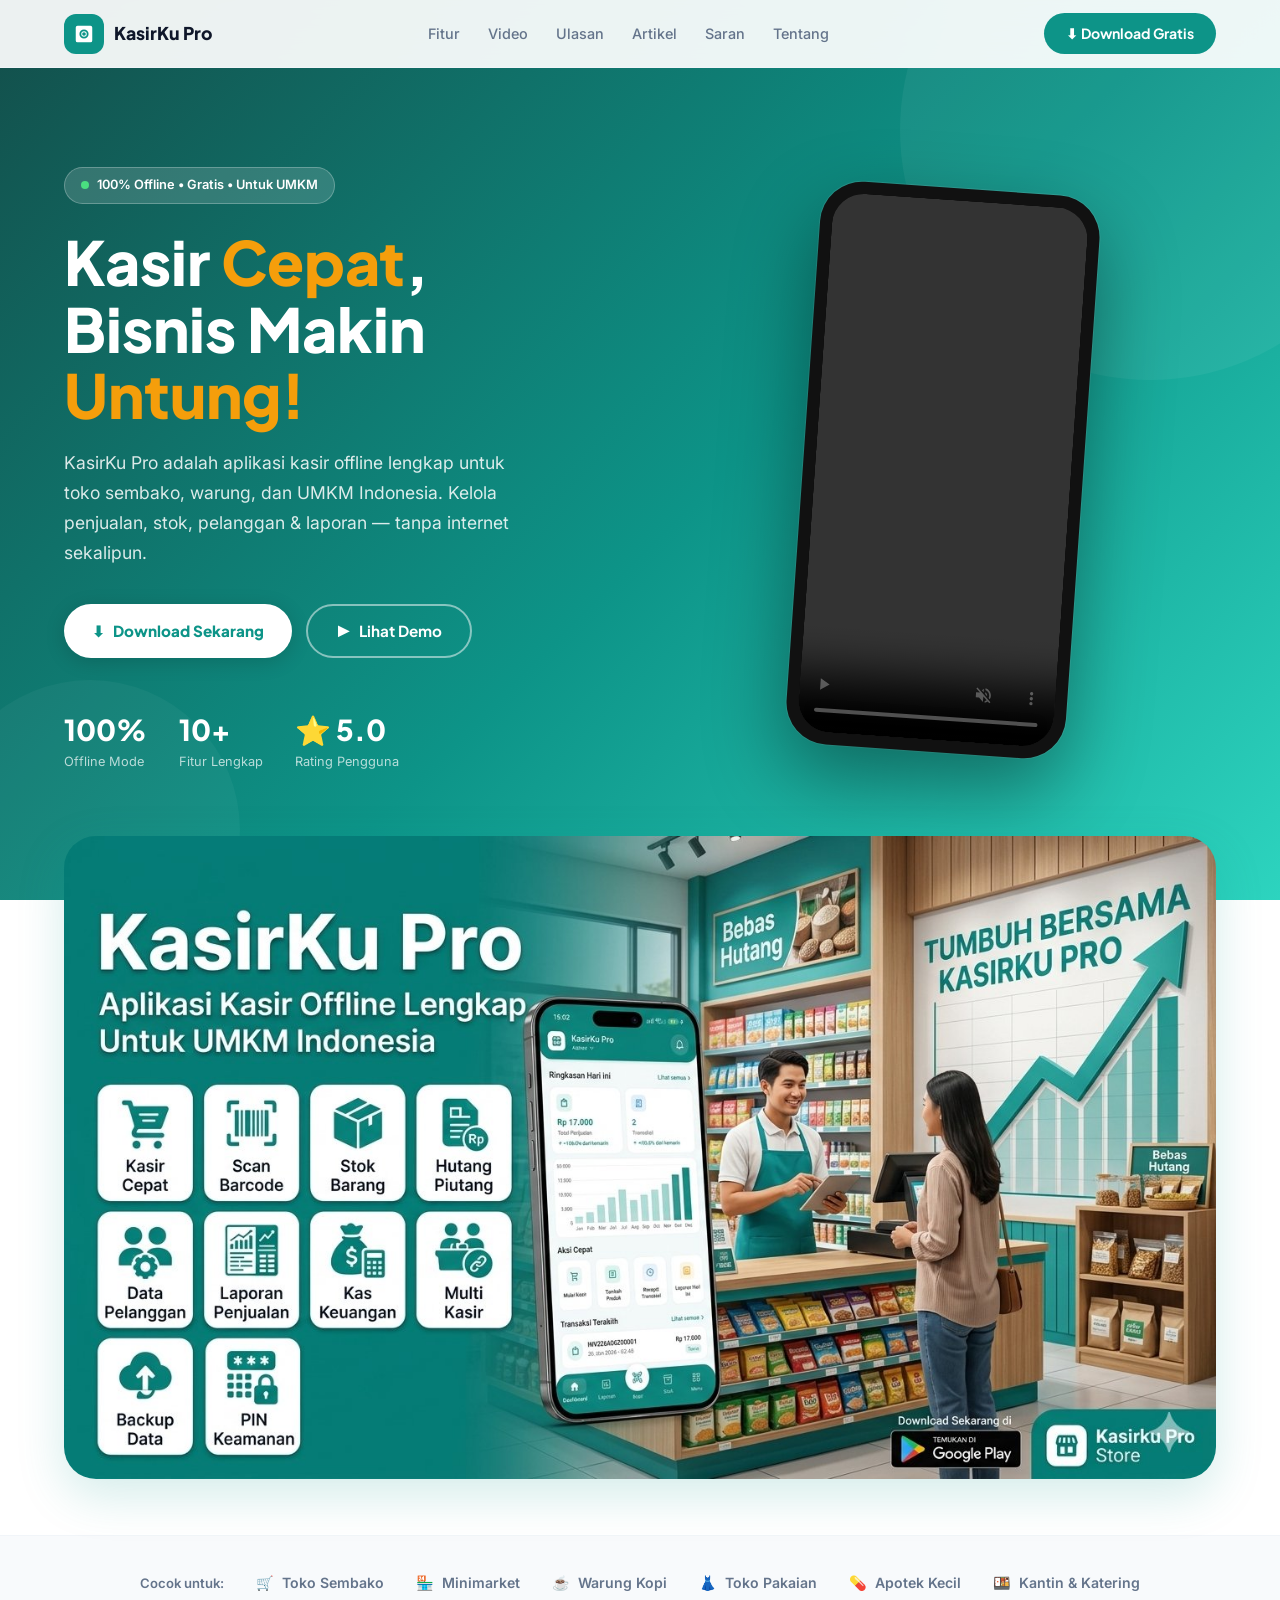
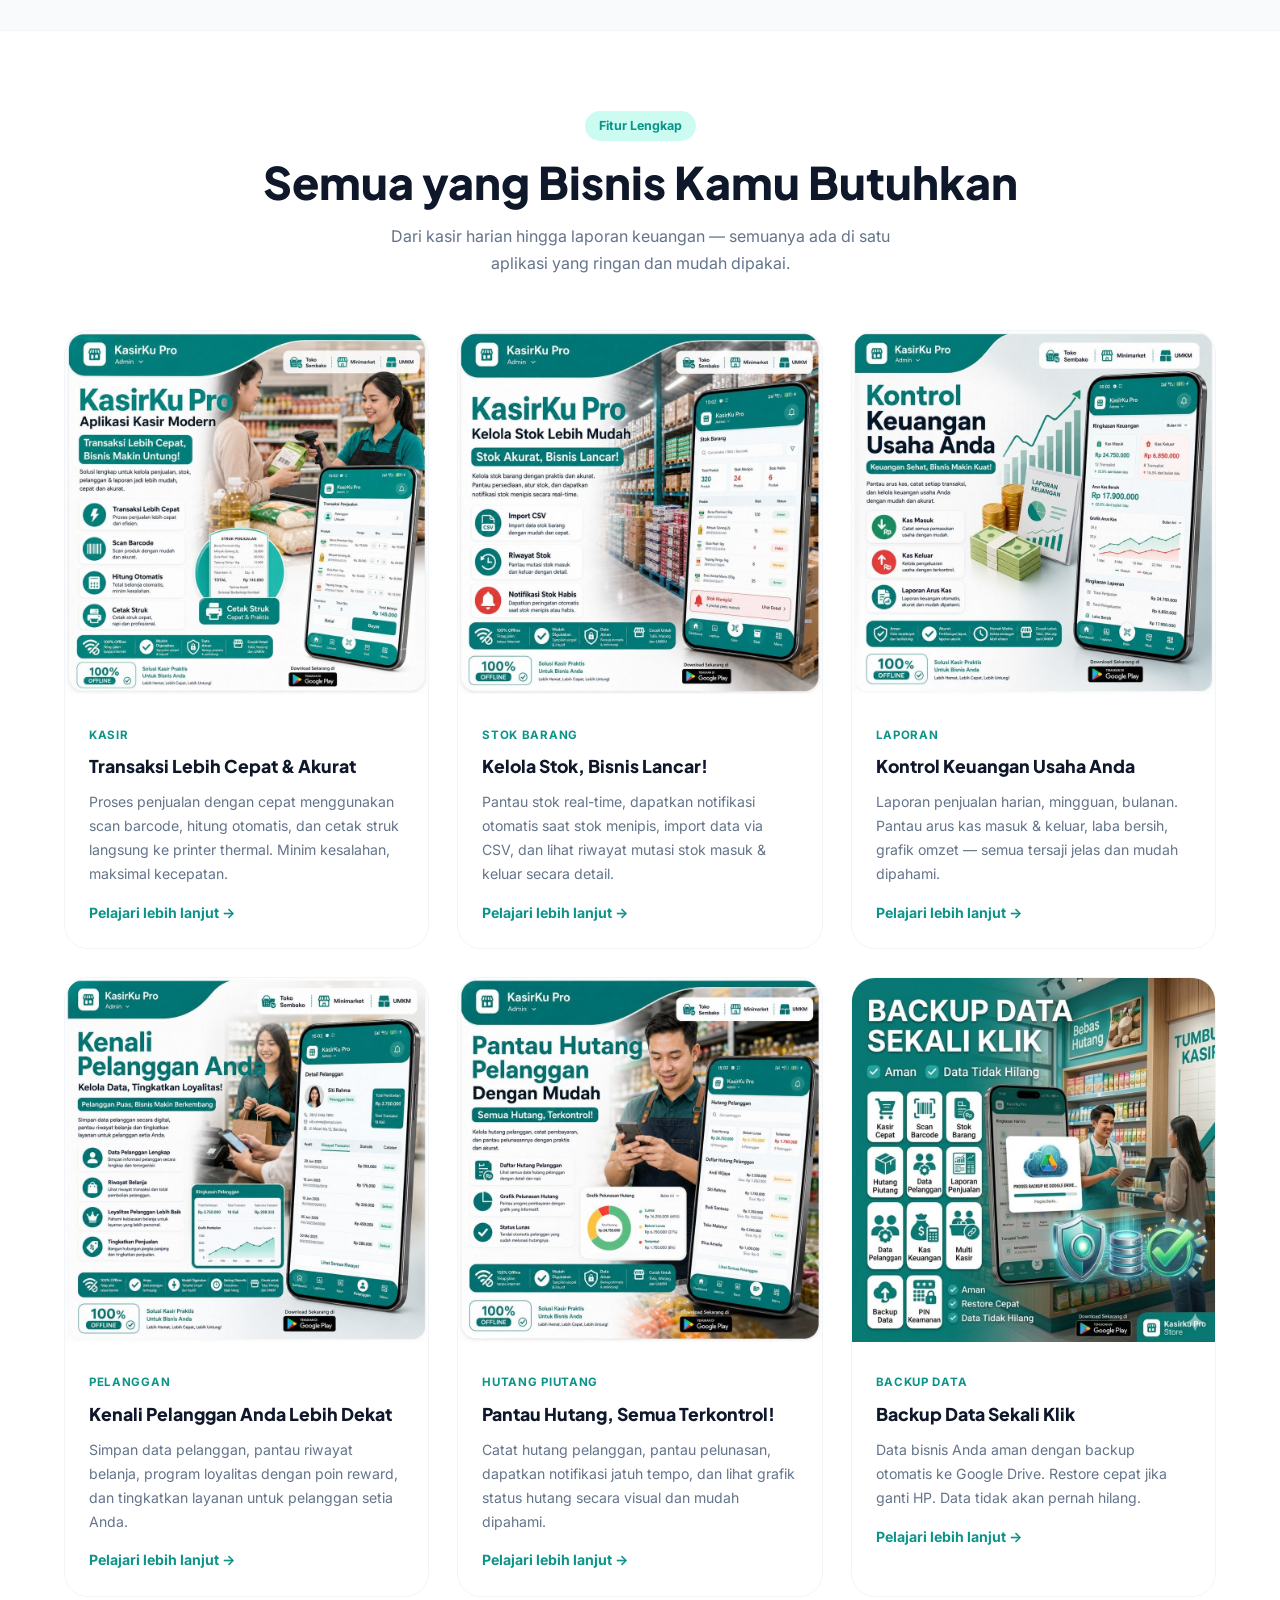
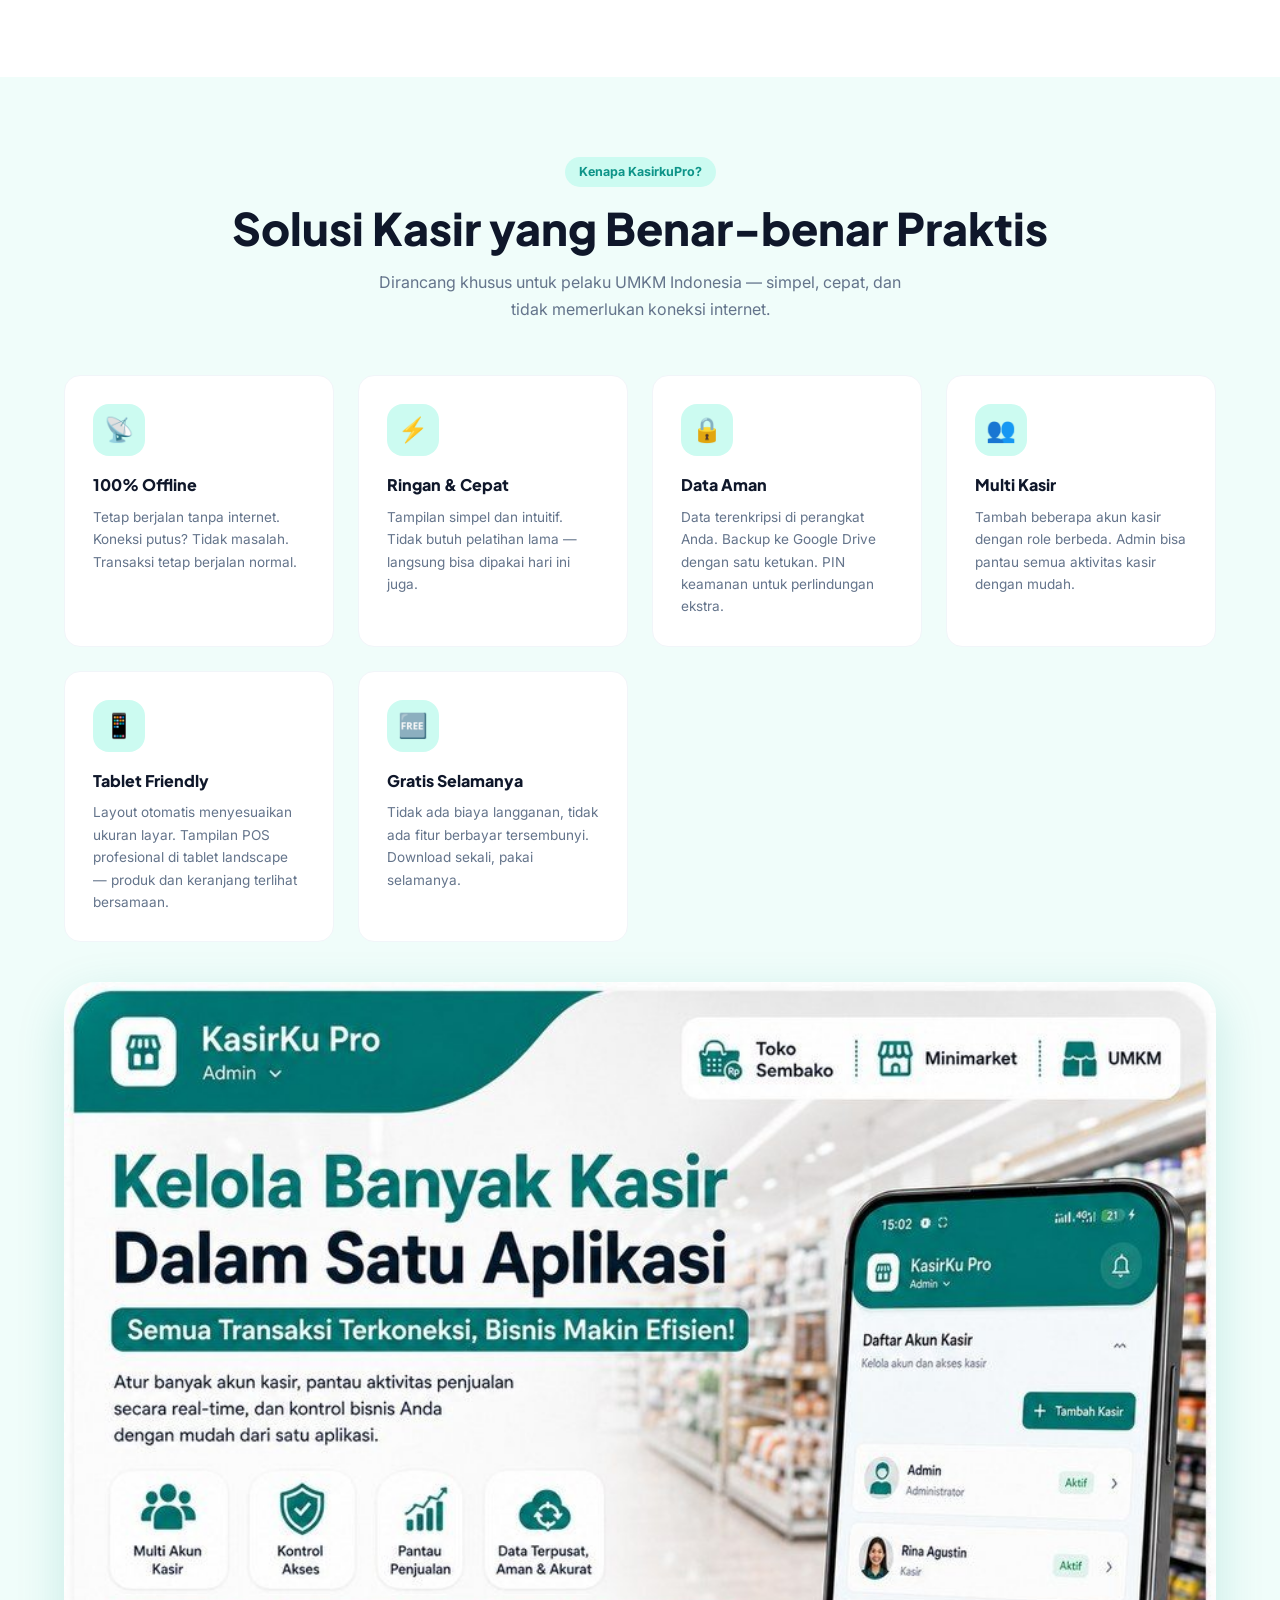
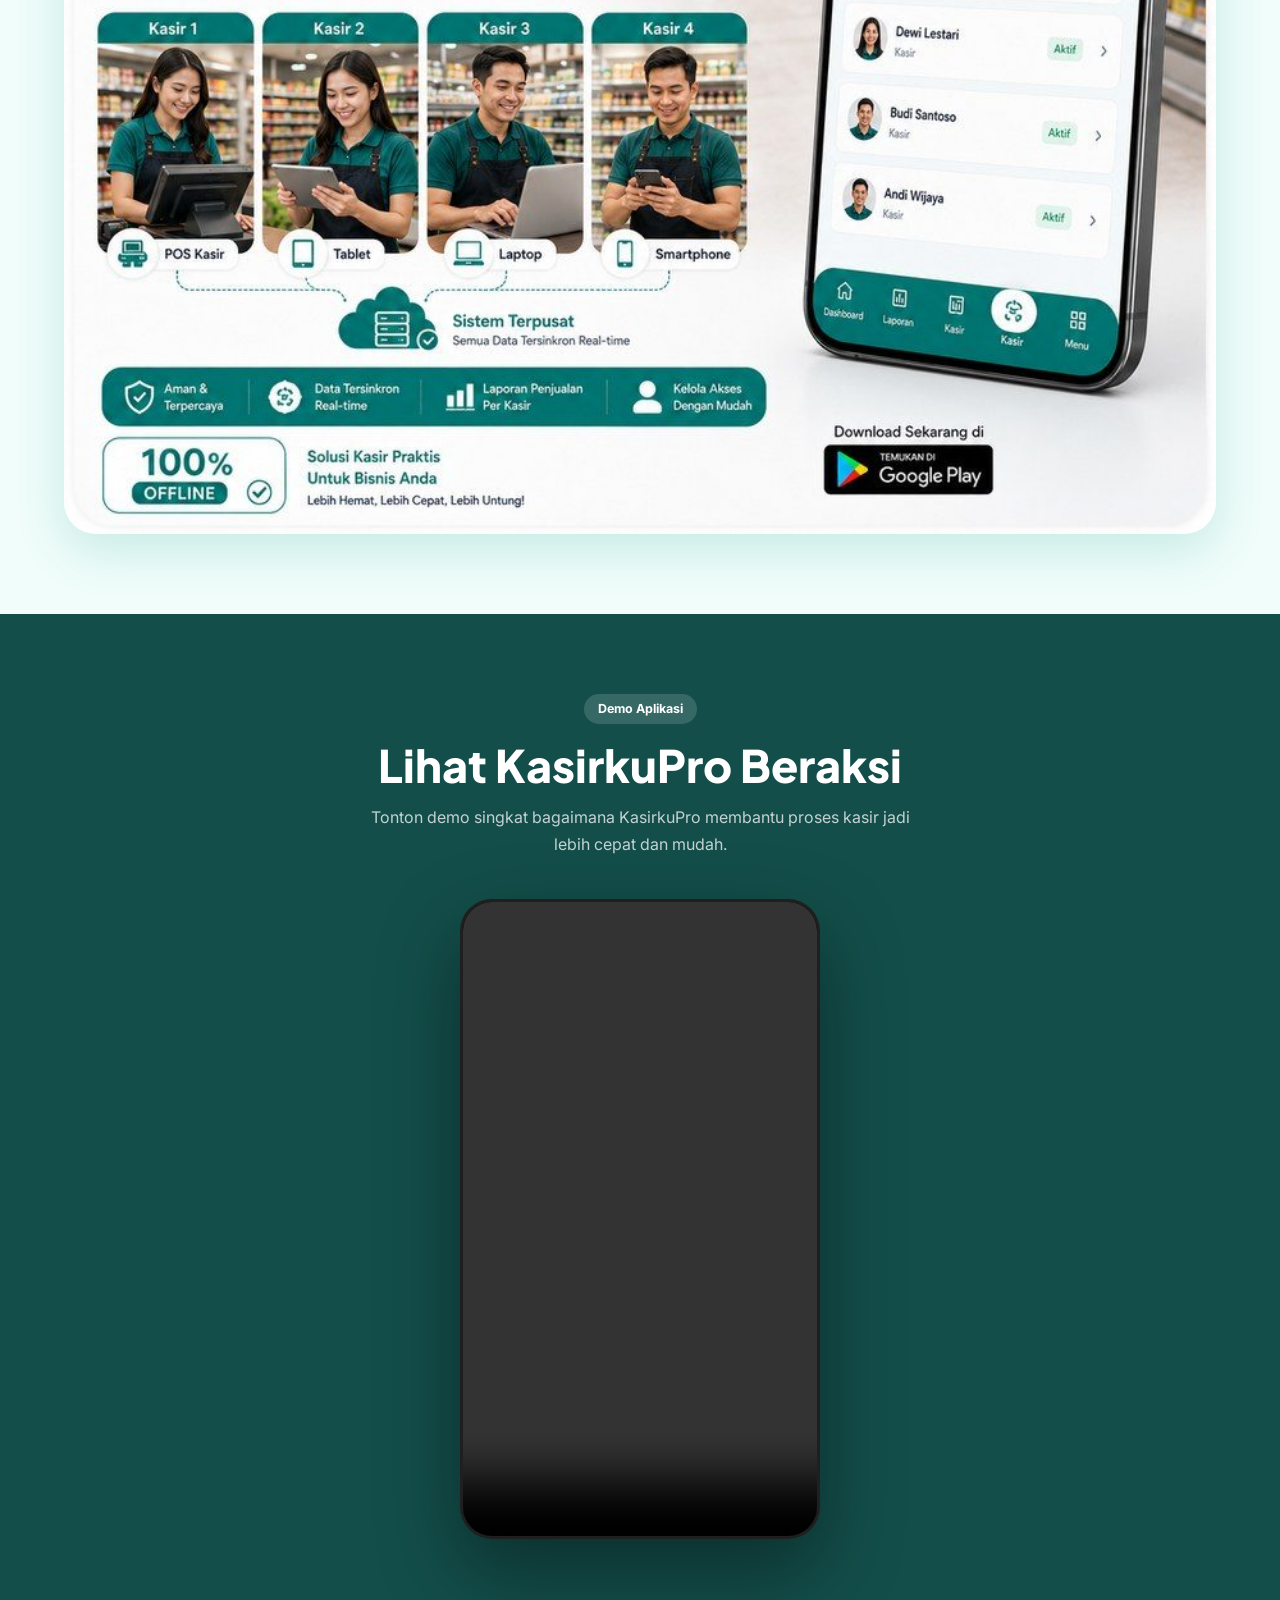
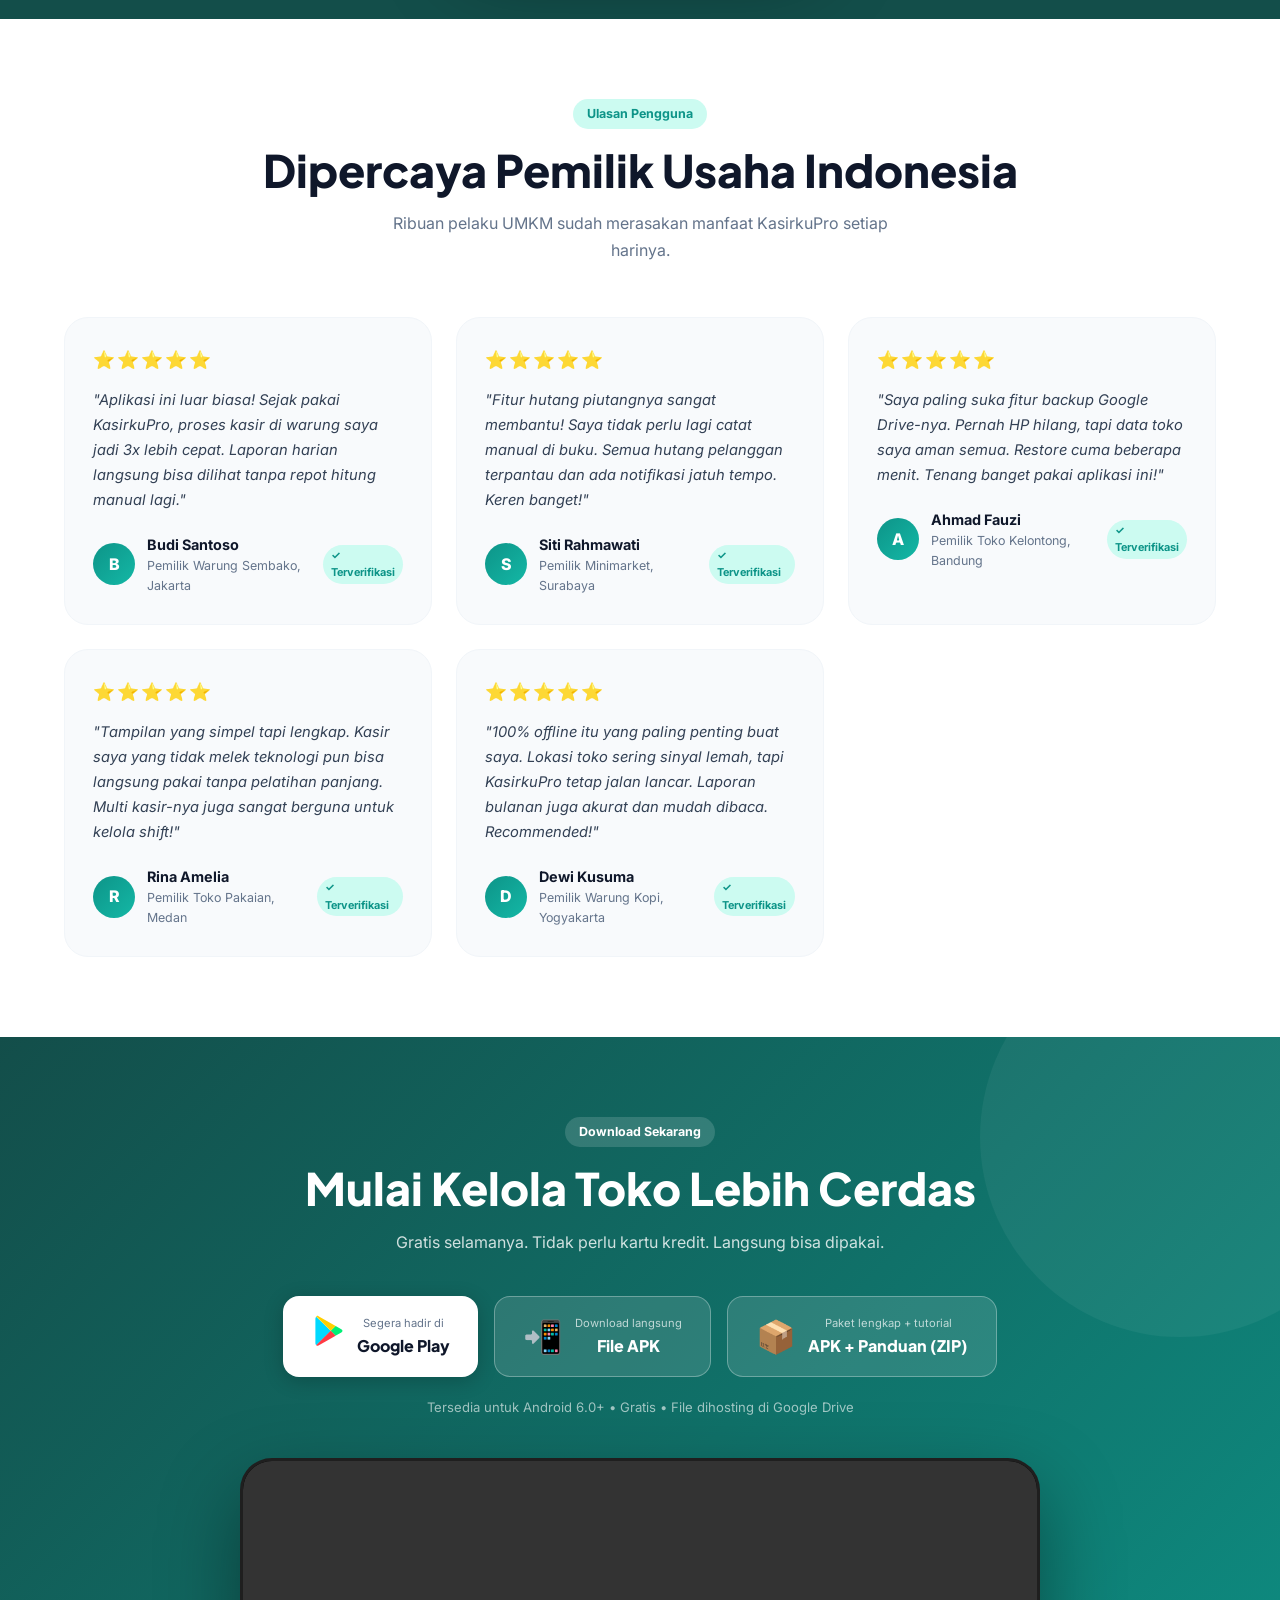
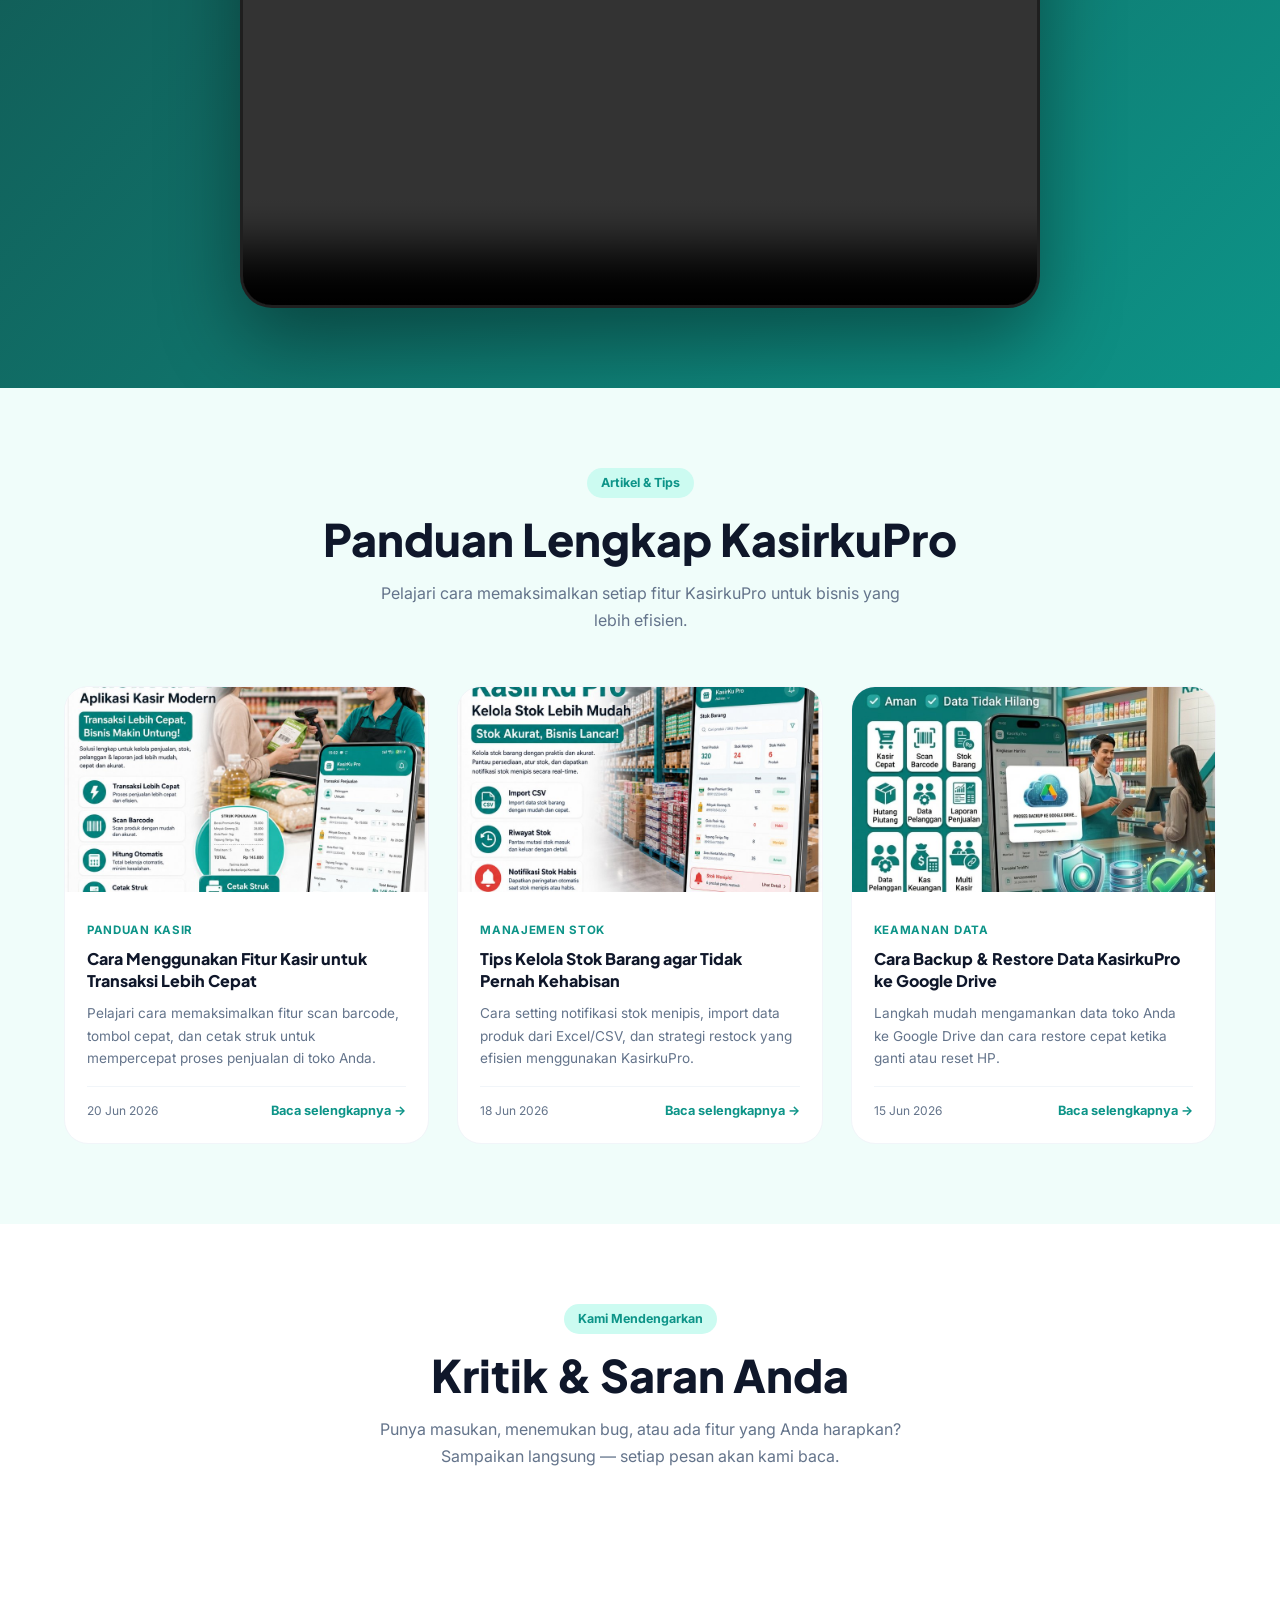
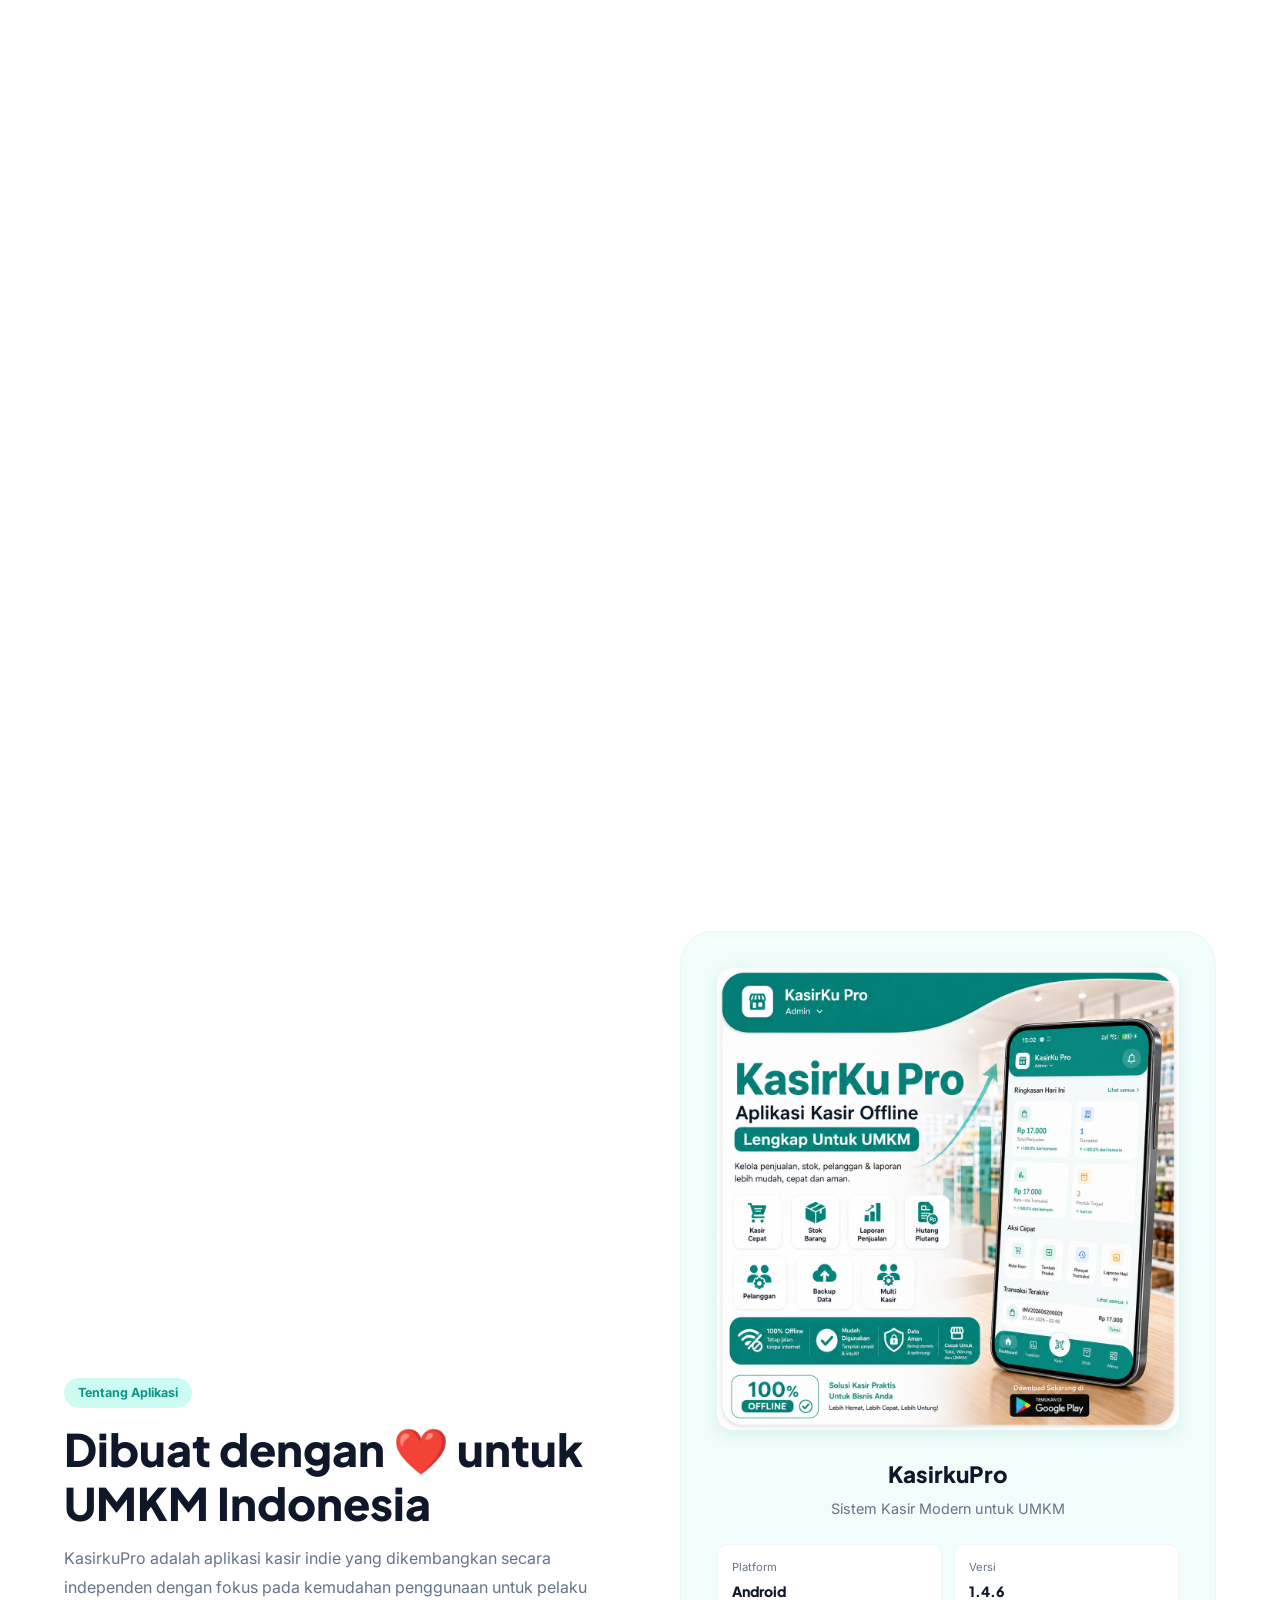
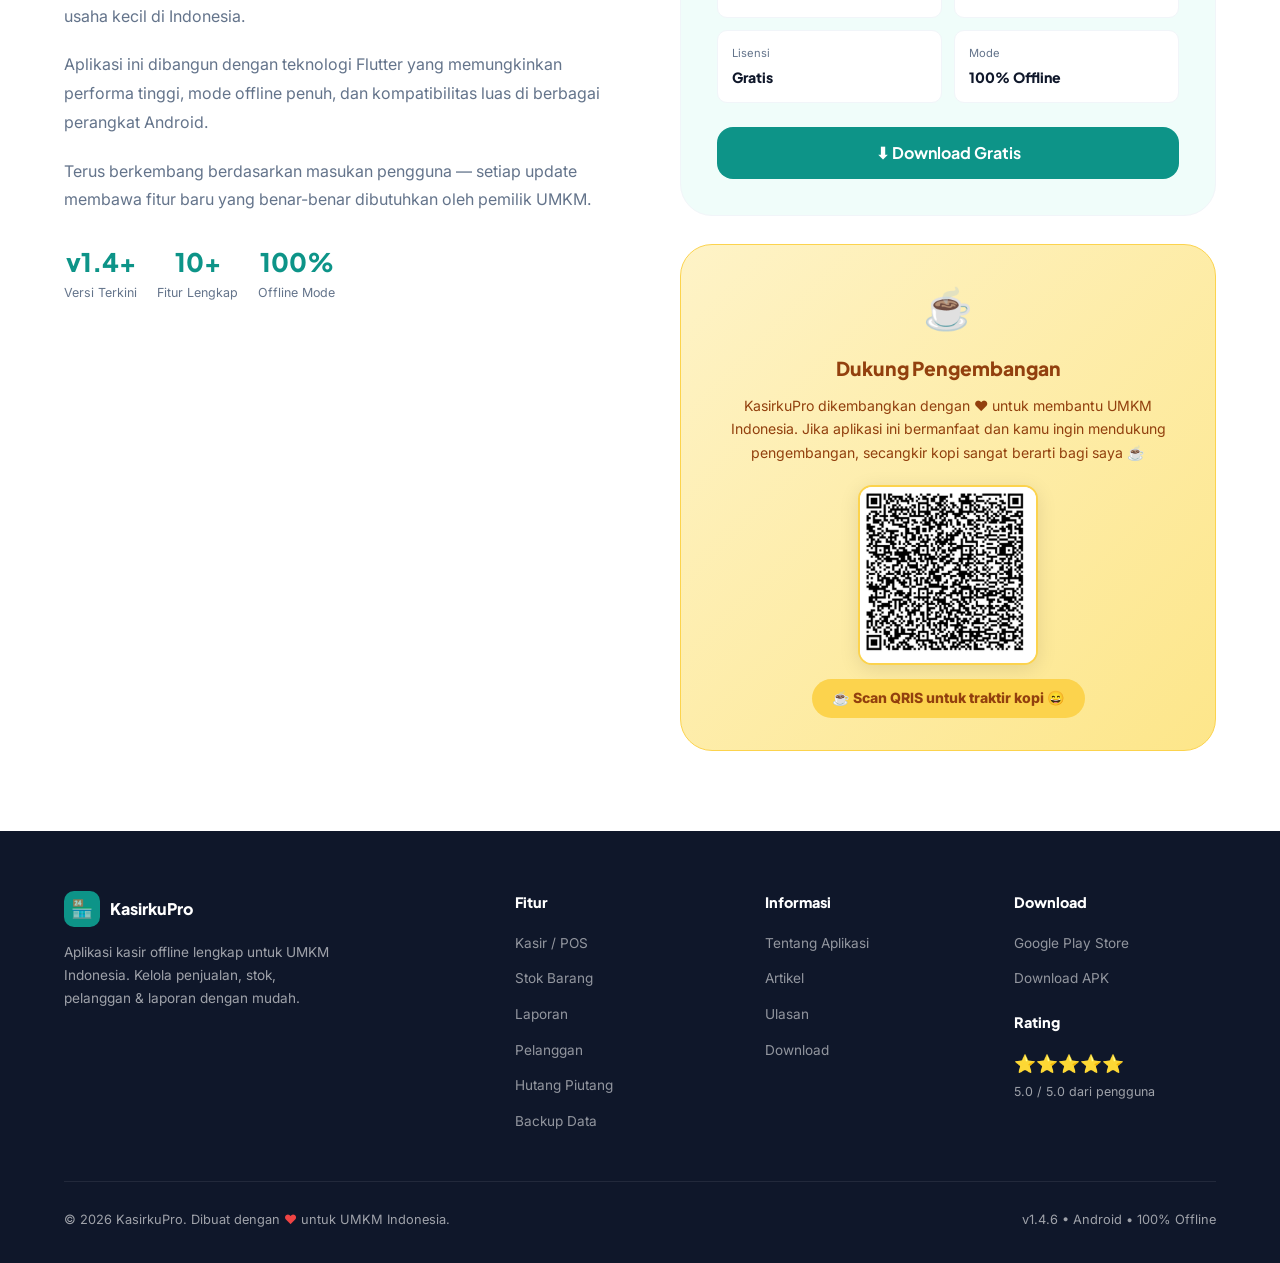
==== index.html @ 2153644a "Pasang Google Form Kritik & Saran" ====
<!DOCTYPE html>
<html lang="id">
<head>
<meta charset="UTF-8">
<meta name="viewport" content="width=device-width, initial-scale=1.0">
<title>KasirkuPro – Aplikasi Kasir Offline Lengkap untuk UMKM</title>
<link rel="preconnect" href="https://fonts.googleapis.com">
<link href="https://fonts.googleapis.com/css2?family=Plus+Jakarta+Sans:wght@400;500;600;700;800;900&family=Inter:wght@400;500;600&display=swap" rel="stylesheet">
<link rel="stylesheet" href="asset/css/style.css">
</head>
<body>

<!-- NAV -->
<nav>
  <a href="#" class="nav-logo">
    <div class="nav-logo-icon">
      <svg viewBox="0 0 24 24"><path d="M5 3h14a2 2 0 0 1 2 2v14a2 2 0 0 1-2 2H5a2 2 0 0 1-2-2V5a2 2 0 0 1 2-2zm7 4a5 5 0 1 0 0 10A5 5 0 0 0 12 7zm0 2a3 3 0 1 1 0 6 3 3 0 0 1 0-6zm0 1a2 2 0 1 0 0 4 2 2 0 0 0 0-4z"/></svg>
    </div>
    <span class="nav-logo-text">KasirKu Pro</span>
  </a>
  <ul class="nav-links">
    <li><a href="#fitur">Fitur</a></li>
    <li><a href="#video">Video</a></li>
    <li><a href="#ulasan">Ulasan</a></li>
    <li><a href="#postingan">Artikel</a></li>
    <li><a href="#kritiksaran">Saran</a></li>
    <li><a href="#tentang">Tentang</a></li>
  </ul>
  <a href="#download" class="nav-cta">⬇ Download Gratis</a>
  <button class="hamburger" onclick="toggleMenu()" aria-label="Menu">
    <span></span><span></span><span></span>
  </button>
</nav>
<div class="mobile-menu" id="mobileMenu">
  <ul>
    <li><a href="#fitur" onclick="toggleMenu()">Fitur</a></li>
    <li><a href="#video" onclick="toggleMenu()">Video</a></li>
    <li><a href="#ulasan" onclick="toggleMenu()">Ulasan</a></li>
    <li><a href="#postingan" onclick="toggleMenu()">Artikel</a></li>
    <li><a href="#kritiksaran" onclick="toggleMenu()">Kritik & Saran</a></li>
    <li><a href="#tentang" onclick="toggleMenu()">Tentang</a></li>
  </ul>
  <a href="#download" class="mobile-cta" onclick="toggleMenu()">⬇ Download Gratis</a>
</div>

<!-- HERO -->
<section class="hero">
  <div class="hero-inner">
    <div class="hero-left">
      <div class="hero-badge">
        <span class="hero-badge-dot"></span>
        100% Offline • Gratis • Untuk UMKM
      </div>
      <h1>Kasir <span>Cepat</span>,<br>Bisnis Makin <span>Untung!</span></h1>
      <p class="hero-sub">KasirKu Pro adalah aplikasi kasir offline lengkap untuk toko sembako, warung, dan UMKM Indonesia. Kelola penjualan, stok, pelanggan & laporan — tanpa internet sekalipun.</p>
      <div class="hero-btns">
        <a href="#download" class="btn-primary">
          <span>⬇</span> Download Sekarang
        </a>
        <a href="#video" class="btn-outline">
          <span>▶</span> Lihat Demo
        </a>
      </div>
      <div class="hero-stats">
        <div class="hero-stat">
          <div class="hero-stat-num">100%</div>
          <div class="hero-stat-lbl">Offline Mode</div>
        </div>
        <div class="hero-stat">
          <div class="hero-stat-num">10+</div>
          <div class="hero-stat-lbl">Fitur Lengkap</div>
        </div>
        <div class="hero-stat">
          <div class="hero-stat-num">⭐ 5.0</div>
          <div class="hero-stat-lbl">Rating Pengguna</div>
        </div>
      </div>
    </div>
    <div class="hero-right">
      <div class="phone-mockup">
        <div class="phone-screen">
          <video src="asset/video/hero.mp4" autoplay muted loop playsinline controls style="width:100%;height:100%;object-fit:cover;background:#000;"></video>
        </div>
      </div>
    </div>
  </div>
</section>

<!-- SHOWCASE -->
<div style="background:var(--white);padding:0 5% 0;">
  <div class="container" style="margin-top:-64px;position:relative;z-index:2;">
    <img src="asset/gambar/hero-banner.jpg" alt="KasirKu Pro - Aplikasi Kasir Offline Lengkap untuk UMKM Indonesia" class="reveal" style="width:100%;border-radius:var(--radius-xl);box-shadow:var(--shadow-lg);display:block;">
  </div>
</div>

<!-- TRUSTED -->
<div class="trusted" style="margin-top:56px;">
  <div class="trusted-inner">
    <span class="trusted-label">Cocok untuk:</span>
    <div class="trusted-items">
      <div class="trusted-item"><span>🛒</span> Toko Sembako</div>
      <div class="trusted-item"><span>🏪</span> Minimarket</div>
      <div class="trusted-item"><span>☕</span> Warung Kopi</div>
      <div class="trusted-item"><span>👗</span> Toko Pakaian</div>
      <div class="trusted-item"><span>💊</span> Apotek Kecil</div>
      <div class="trusted-item"><span>🍱</span> Kantin & Katering</div>
    </div>
  </div>
</div>

<!-- FEATURES / POSTINGAN FITUR -->
<section class="features" id="fitur">
  <div class="container">
    <div class="text-center reveal">
      <span class="section-tag">Fitur Lengkap</span>
      <h2 class="section-title">Semua yang Bisnis Kamu Butuhkan</h2>
      <p class="section-sub">Dari kasir harian hingga laporan keuangan — semuanya ada di satu aplikasi yang ringan dan mudah dipakai.</p>
    </div>
    <div class="features-grid">

      <div class="feature-card reveal">
        <img class="feature-img" src="asset/gambar/fitur-kasir.jpg" alt="Fitur Kasir KasirKu Pro - transaksi cepat dan scan barcode" loading="lazy">
        <div class="feature-body">
          <div class="feature-tag">Kasir</div>
          <div class="feature-title">Transaksi Lebih Cepat & Akurat</div>
          <div class="feature-desc">Proses penjualan dengan cepat menggunakan scan barcode, hitung otomatis, dan cetak struk langsung ke printer thermal. Minim kesalahan, maksimal kecepatan.</div>
          <a href="#" class="feature-link">Pelajari lebih lanjut →</a>
        </div>
      </div>

      <div class="feature-card reveal">
        <img class="feature-img" src="asset/gambar/fitur-stok.jpg" alt="Fitur Stok Barang KasirKu Pro - kelola stok lebih mudah" loading="lazy">
        <div class="feature-body">
          <div class="feature-tag">Stok Barang</div>
          <div class="feature-title">Kelola Stok, Bisnis Lancar!</div>
          <div class="feature-desc">Pantau stok real-time, dapatkan notifikasi otomatis saat stok menipis, import data via CSV, dan lihat riwayat mutasi stok masuk & keluar secara detail.</div>
          <a href="#" class="feature-link">Pelajari lebih lanjut →</a>
        </div>
      </div>

      <div class="feature-card reveal">
        <img class="feature-img" src="asset/gambar/fitur-laporan.jpg" alt="Fitur Laporan Keuangan KasirKu Pro - kontrol keuangan usaha" loading="lazy">
        <div class="feature-body">
          <div class="feature-tag">Laporan</div>
          <div class="feature-title">Kontrol Keuangan Usaha Anda</div>
          <div class="feature-desc">Laporan penjualan harian, mingguan, bulanan. Pantau arus kas masuk & keluar, laba bersih, grafik omzet — semua tersaji jelas dan mudah dipahami.</div>
          <a href="#" class="feature-link">Pelajari lebih lanjut →</a>
        </div>
      </div>

      <div class="feature-card reveal">
        <img class="feature-img" src="asset/gambar/fitur-pelanggan.jpg" alt="Fitur Data Pelanggan KasirKu Pro - kenali pelanggan lebih dekat" loading="lazy">
        <div class="feature-body">
          <div class="feature-tag">Pelanggan</div>
          <div class="feature-title">Kenali Pelanggan Anda Lebih Dekat</div>
          <div class="feature-desc">Simpan data pelanggan, pantau riwayat belanja, program loyalitas dengan poin reward, dan tingkatkan layanan untuk pelanggan setia Anda.</div>
          <a href="#" class="feature-link">Pelajari lebih lanjut →</a>
        </div>
      </div>

      <div class="feature-card reveal">
        <img class="feature-img" src="asset/gambar/fitur-hutang.jpg" alt="Fitur Hutang Piutang KasirKu Pro - pantau hutang pelanggan" loading="lazy">
        <div class="feature-body">
          <div class="feature-tag">Hutang Piutang</div>
          <div class="feature-title">Pantau Hutang, Semua Terkontrol!</div>
          <div class="feature-desc">Catat hutang pelanggan, pantau pelunasan, dapatkan notifikasi jatuh tempo, dan lihat grafik status hutang secara visual dan mudah dipahami.</div>
          <a href="#" class="feature-link">Pelajari lebih lanjut →</a>
        </div>
      </div>

      <div class="feature-card reveal">
        <img class="feature-img" src="asset/gambar/fitur-backup.jpg" alt="Fitur Backup Data KasirKu Pro - backup data sekali klik" loading="lazy">
        <div class="feature-body">
          <div class="feature-tag">Backup Data</div>
          <div class="feature-title">Backup Data Sekali Klik</div>
          <div class="feature-desc">Data bisnis Anda aman dengan backup otomatis ke Google Drive. Restore cepat jika ganti HP. Data tidak akan pernah hilang.</div>
          <a href="#" class="feature-link">Pelajari lebih lanjut →</a>
        </div>
      </div>

    </div>
  </div>
</section>

<!-- WHY -->
<section class="why">
  <div class="container">
    <div class="text-center reveal">
      <span class="section-tag">Kenapa KasirkuPro?</span>
      <h2 class="section-title">Solusi Kasir yang Benar-benar Praktis</h2>
      <p class="section-sub">Dirancang khusus untuk pelaku UMKM Indonesia — simpel, cepat, dan tidak memerlukan koneksi internet.</p>
    </div>
    <div class="why-grid">
      <div class="why-item reveal">
        <div class="why-icon">📡</div>
        <div class="why-title">100% Offline</div>
        <div class="why-desc">Tetap berjalan tanpa internet. Koneksi putus? Tidak masalah. Transaksi tetap berjalan normal.</div>
      </div>
      <div class="why-item reveal">
        <div class="why-icon">⚡</div>
        <div class="why-title">Ringan & Cepat</div>
        <div class="why-desc">Tampilan simpel dan intuitif. Tidak butuh pelatihan lama — langsung bisa dipakai hari ini juga.</div>
      </div>
      <div class="why-item reveal">
        <div class="why-icon">🔒</div>
        <div class="why-title">Data Aman</div>
        <div class="why-desc">Data terenkripsi di perangkat Anda. Backup ke Google Drive dengan satu ketukan. PIN keamanan untuk perlindungan ekstra.</div>
      </div>
      <div class="why-item reveal">
        <div class="why-icon">👥</div>
        <div class="why-title">Multi Kasir</div>
        <div class="why-desc">Tambah beberapa akun kasir dengan role berbeda. Admin bisa pantau semua aktivitas kasir dengan mudah.</div>
      </div>
      <div class="why-item reveal">
        <div class="why-icon">📱</div>
        <div class="why-title">Tablet Friendly</div>
        <div class="why-desc">Layout otomatis menyesuaikan ukuran layar. Tampilan POS profesional di tablet landscape — produk dan keranjang terlihat bersamaan.</div>
      </div>
      <div class="why-item reveal">
        <div class="why-icon">🆓</div>
        <div class="why-title">Gratis Selamanya</div>
        <div class="why-desc">Tidak ada biaya langganan, tidak ada fitur berbayar tersembunyi. Download sekali, pakai selamanya.</div>
      </div>
    </div>
    <div class="reveal" style="margin-top:40px;border-radius:var(--radius-xl);overflow:hidden;box-shadow:var(--shadow-lg);">
      <img src="asset/gambar/multi-kasir.jpg" alt="KasirKu Pro - Kelola banyak kasir dalam satu aplikasi" style="width:100%;display:block;">
    </div>
  </div>
</section>

<!-- VIDEO -->
<section class="video-section" id="video">
  <div class="container">
    <span class="section-tag" style="background:rgba(255,255,255,.15);color:white;">Demo Aplikasi</span>
    <h2 class="section-title" style="margin-bottom:12px;">Lihat KasirkuPro Beraksi</h2>
    <p class="section-sub">Tonton demo singkat bagaimana KasirkuPro membantu proses kasir jadi lebih cepat dan mudah.</p>
    <div class="video-wrapper">
      <video src="asset/video/video.mp4" controls playsinline preload="metadata" style="width:100%;height:100%;object-fit:cover;background:#000;">
        Browser Anda tidak mendukung pemutaran video HTML5.
      </video>
    </div>
  </div>
</section>

<!-- ULASAN -->
<section class="reviews" id="ulasan">
  <div class="container">
    <div class="text-center reveal">
      <span class="section-tag">Ulasan Pengguna</span>
      <h2 class="section-title">Dipercaya Pemilik Usaha Indonesia</h2>
      <p class="section-sub">Ribuan pelaku UMKM sudah merasakan manfaat KasirkuPro setiap harinya.</p>
    </div>
    <div class="reviews-grid">

      <div class="review-card reveal">
        <div class="review-stars">⭐⭐⭐⭐⭐</div>
        <p class="review-text">"Aplikasi ini luar biasa! Sejak pakai KasirkuPro, proses kasir di warung saya jadi 3x lebih cepat. Laporan harian langsung bisa dilihat tanpa repot hitung manual lagi."</p>
        <div class="review-author">
          <div class="review-avatar">B</div>
          <div>
            <div class="review-name">Budi Santoso</div>
            <div class="review-role">Pemilik Warung Sembako, Jakarta</div>
          </div>
          <span class="review-badge">✓ Terverifikasi</span>
        </div>
      </div>

      <div class="review-card reveal">
        <div class="review-stars">⭐⭐⭐⭐⭐</div>
        <p class="review-text">"Fitur hutang piutangnya sangat membantu! Saya tidak perlu lagi catat manual di buku. Semua hutang pelanggan terpantau dan ada notifikasi jatuh tempo. Keren banget!"</p>
        <div class="review-author">
          <div class="review-avatar">S</div>
          <div>
            <div class="review-name">Siti Rahmawati</div>
            <div class="review-role">Pemilik Minimarket, Surabaya</div>
          </div>
          <span class="review-badge">✓ Terverifikasi</span>
        </div>
      </div>

      <div class="review-card reveal">
        <div class="review-stars">⭐⭐⭐⭐⭐</div>
        <p class="review-text">"Saya paling suka fitur backup Google Drive-nya. Pernah HP hilang, tapi data toko saya aman semua. Restore cuma beberapa menit. Tenang banget pakai aplikasi ini!"</p>
        <div class="review-author">
          <div class="review-avatar">A</div>
          <div>
            <div class="review-name">Ahmad Fauzi</div>
            <div class="review-role">Pemilik Toko Kelontong, Bandung</div>
          </div>
          <span class="review-badge">✓ Terverifikasi</span>
        </div>
      </div>

      <div class="review-card reveal">
        <div class="review-stars">⭐⭐⭐⭐⭐</div>
        <p class="review-text">"Tampilan yang simpel tapi lengkap. Kasir saya yang tidak melek teknologi pun bisa langsung pakai tanpa pelatihan panjang. Multi kasir-nya juga sangat berguna untuk kelola shift!"</p>
        <div class="review-author">
          <div class="review-avatar">R</div>
          <div>
            <div class="review-name">Rina Amelia</div>
            <div class="review-role">Pemilik Toko Pakaian, Medan</div>
          </div>
          <span class="review-badge">✓ Terverifikasi</span>
        </div>
      </div>

      <div class="review-card reveal">
        <div class="review-stars">⭐⭐⭐⭐⭐</div>
        <p class="review-text">"100% offline itu yang paling penting buat saya. Lokasi toko sering sinyal lemah, tapi KasirkuPro tetap jalan lancar. Laporan bulanan juga akurat dan mudah dibaca. Recommended!"</p>
        <div class="review-author">
          <div class="review-avatar">D</div>
          <div>
            <div class="review-name">Dewi Kusuma</div>
            <div class="review-role">Pemilik Warung Kopi, Yogyakarta</div>
          </div>
          <span class="review-badge">✓ Terverifikasi</span>
        </div>
      </div>

    </div>
  </div>
</section>

<!-- DOWNLOAD -->
<section class="download" id="download">
  <div class="container" style="position:relative;z-index:1;">
    <span class="section-tag" style="background:rgba(255,255,255,.15);color:white;">Download Sekarang</span>
    <h2 class="section-title">Mulai Kelola Toko Lebih Cerdas</h2>
    <p class="section-sub">Gratis selamanya. Tidak perlu kartu kredit. Langsung bisa dipakai.</p>

    <!--
      CATATAN: File APK & ZIP di-host di Google Drive (bukan repo GitHub),
      karena repo KasirkuPro bersifat private sehingga Release-nya juga
      tidak bisa diakses publik, dan ukuran file (>100MB) tidak bisa
      di-push lewat git biasa.
      Format link Drive: https://drive.usercontent.google.com/download?id=FILE_ID&export=download&confirm=t
      Cara ambil FILE_ID: dari link share Drive bentuk
      https://drive.google.com/file/d/FILE_ID/view?usp=sharing
    -->
    <div class="download-buttons">
      <a href="#" class="dl-btn" title="Segera hadir di Google Play (placeholder)">
        <div class="dl-btn-icon">
          <svg viewBox="0 0 24 24" width="34" height="34"><path fill="#00D9FF" d="M3.6 2.1c-.3.3-.5.7-.5 1.3v17.2c0 .6.2 1 .5 1.3l.1.1L13.9 12v-.2L3.7 2z"/><path fill="#00F076" d="M17.3 15.4 13.9 12v-.2l3.4-3.4.1.1 4 2.3c1.1.6 1.1 1.6 0 2.3z"/><path fill="#FF3A44" d="M17.4 15.3 13.9 11.8 3.6 22.1c.4.4 1 .4 1.7.1z"/><path fill="#FFCF00" d="M17.4 8.4 5.3 1.5c-.7-.4-1.3-.3-1.7.1l10.3 10.2z"/></svg>
        </div>
        <div>
          <div class="dl-btn-sub">Segera hadir di</div>
          <div class="dl-btn-name">Google Play</div>
        </div>
      </a>
      <a href="https://drive.usercontent.google.com/download?id=1ro8TA1zC9V1z0CIFWPxOslX7J8Ez1kle&export=download&confirm=t" class="dl-btn dl-apk" target="_blank" rel="noopener">
        <div class="dl-btn-icon">📲</div>
        <div>
          <div class="dl-btn-sub">Download langsung</div>
          <div class="dl-btn-name">File APK</div>
        </div>
      </a>
      <a href="https://drive.usercontent.google.com/download?id=1b0FbYdA-5R8cbocR0xwl1g337vhB7Lct&export=download&confirm=t" class="dl-btn dl-apk" target="_blank" rel="noopener">
        <div class="dl-btn-icon">📦</div>
        <div>
          <div class="dl-btn-sub">Paket lengkap + tutorial</div>
          <div class="dl-btn-name">APK + Panduan (ZIP)</div>
        </div>
      </a>
    </div>
    <p class="download-note">Tersedia untuk Android 6.0+ • Gratis • File dihosting di Google Drive</p>
    <div class="reveal" style="max-width:800px;margin:40px auto 0;border-radius:var(--radius-xl);overflow:hidden;box-shadow:0 32px 80px rgba(0,0,0,.4);border:3px solid rgba(255,255,255,.12);aspect-ratio:16/9;background:#000;">
      <video src="asset/video/download.mp4" controls playsinline preload="metadata" style="width:100%;height:100%;object-fit:cover;background:#000;display:block;">
        Browser Anda tidak mendukung pemutaran video HTML5.
      </video>
    </div>
  </div>
</section>

<!-- POSTINGAN / ARTIKEL -->
<section class="posts" id="postingan">
  <div class="container">
    <div class="text-center reveal">
      <span class="section-tag">Artikel & Tips</span>
      <h2 class="section-title">Panduan Lengkap KasirkuPro</h2>
      <p class="section-sub">Pelajari cara memaksimalkan setiap fitur KasirkuPro untuk bisnis yang lebih efisien.</p>
    </div>
    <div class="posts-grid">

      <a href="artikel/cara-menggunakan-fitur-kasir.html" class="post-card reveal" style="text-decoration:none;color:inherit;display:block;">
        <img class="post-img" src="asset/gambar/post-kasir.jpg" alt="Panduan fitur kasir KasirKu Pro" loading="lazy">
        <div class="post-body">
          <div class="post-cat">Panduan Kasir</div>
          <div class="post-title">Cara Menggunakan Fitur Kasir untuk Transaksi Lebih Cepat</div>
          <div class="post-desc">Pelajari cara memaksimalkan fitur scan barcode, tombol cepat, dan cetak struk untuk mempercepat proses penjualan di toko Anda.</div>
          <div class="post-footer">
            <span class="post-date">20 Jun 2026</span>
            <span class="post-read">Baca selengkapnya →</span>
          </div>
        </div>
      </a>

      <a href="artikel/tips-kelola-stok-barang.html" class="post-card reveal" style="text-decoration:none;color:inherit;display:block;">
        <img class="post-img" src="asset/gambar/post-stok.jpg" alt="Panduan kelola stok barang KasirKu Pro" loading="lazy">
        <div class="post-body">
          <div class="post-cat">Manajemen Stok</div>
          <div class="post-title">Tips Kelola Stok Barang agar Tidak Pernah Kehabisan</div>
          <div class="post-desc">Cara setting notifikasi stok menipis, import data produk dari Excel/CSV, dan strategi restock yang efisien menggunakan KasirkuPro.</div>
          <div class="post-footer">
            <span class="post-date">18 Jun 2026</span>
            <span class="post-read">Baca selengkapnya →</span>
          </div>
        </div>
      </a>

      <a href="artikel/cara-backup-restore-data.html" class="post-card reveal" style="text-decoration:none;color:inherit;display:block;">
        <img class="post-img" src="asset/gambar/post-backup.jpg" alt="Panduan backup dan restore data KasirKu Pro" loading="lazy">
        <div class="post-body">
          <div class="post-cat">Keamanan Data</div>
          <div class="post-title">Cara Backup & Restore Data KasirkuPro ke Google Drive</div>
          <div class="post-desc">Langkah mudah mengamankan data toko Anda ke Google Drive dan cara restore cepat ketika ganti atau reset HP.</div>
          <div class="post-footer">
            <span class="post-date">15 Jun 2026</span>
            <span class="post-read">Baca selengkapnya →</span>
          </div>
        </div>
      </a>

    </div>
  </div>
</section>

<!-- KRITIK & SARAN -->
<section class="feedback" id="kritiksaran">
  <div class="container">
    <div class="text-center reveal">
      <span class="section-tag">Kami Mendengarkan</span>
      <h2 class="section-title">Kritik & Saran Anda</h2>
      <p class="section-sub">Punya masukan, menemukan bug, atau ada fitur yang Anda harapkan? Sampaikan langsung — setiap pesan akan kami baca.</p>
    </div>
    <div class="feedback-frame-wrapper reveal">
      <!--
        CATATAN: Ganti src di bawah ini dengan link embed Google Form Anda.
        Cara dapatkan link embed:
        1. Buka form Anda di Google Forms
        2. Klik tombol "Kirim" (ikon kirim di pojok kanan atas)
        3. Pilih tab "<>" (Embed HTML)
        4. Copy nilai src="..." dari kode iframe yang muncul, tempel di bawah ini
      -->
      <iframe
        src="https://docs.google.com/forms/d/e/1FAIpQLScilzQLMtTjnkX-LWpyGThYzQoVtO6Gs4SUb3ixBcqqGMuvRw/viewform?embedded=true"
        width="100%"
        height="893"
        frameborder="0"
        marginheight="0"
        marginwidth="0">
        Memuat formulir…
      </iframe>
    </div>
  </div>
</section>

<!-- TENTANG & KOPI -->
<section class="about" id="tentang">
  <div class="container">
    <div class="about-inner">
      <div class="about-left reveal">
        <span class="section-tag">Tentang Aplikasi</span>
        <h2 class="section-title">Dibuat dengan ❤️ untuk UMKM Indonesia</h2>
        <p style="color:var(--gray-500);line-height:1.8;margin-bottom:20px;">KasirkuPro adalah aplikasi kasir indie yang dikembangkan secara independen dengan fokus pada kemudahan penggunaan untuk pelaku usaha kecil di Indonesia.</p>
        <p style="color:var(--gray-500);line-height:1.8;margin-bottom:20px;">Aplikasi ini dibangun dengan teknologi Flutter yang memungkinkan performa tinggi, mode offline penuh, dan kompatibilitas luas di berbagai perangkat Android.</p>
        <p style="color:var(--gray-500);line-height:1.8;">Terus berkembang berdasarkan masukan pengguna — setiap update membawa fitur baru yang benar-benar dibutuhkan oleh pemilik UMKM.</p>

        <div style="display:flex;gap:20px;margin-top:28px;flex-wrap:wrap;">
          <div style="text-align:center;">
            <div style="font-family:'Plus Jakarta Sans',sans-serif;font-weight:900;font-size:1.6rem;color:var(--tosca);">v1.4+</div>
            <div style="font-size:.78rem;color:var(--gray-500);">Versi Terkini</div>
          </div>
          <div style="text-align:center;">
            <div style="font-family:'Plus Jakarta Sans',sans-serif;font-weight:900;font-size:1.6rem;color:var(--tosca);">10+</div>
            <div style="font-size:.78rem;color:var(--gray-500);">Fitur Lengkap</div>
          </div>
          <div style="text-align:center;">
            <div style="font-family:'Plus Jakarta Sans',sans-serif;font-weight:900;font-size:1.6rem;color:var(--tosca);">100%</div>
            <div style="font-size:.78rem;color:var(--gray-500);">Offline Mode</div>
          </div>
        </div>
      </div>

      <div class="about-right reveal">
        <div class="about-card">
          <img src="asset/gambar/about-dashboard.jpg" alt="Dashboard KasirKu Pro" style="width:100%;border-radius:var(--radius-md);margin-bottom:20px;box-shadow:var(--shadow-md);">
          <div class="about-name">KasirkuPro</div>
          <div class="about-tagline">Sistem Kasir Modern untuk UMKM</div>
          <div class="about-info-grid">
            <div class="about-info-item">
              <div class="about-info-lbl">Platform</div>
              <div class="about-info-val">Android</div>
            </div>
            <div class="about-info-item">
              <div class="about-info-lbl">Versi</div>
              <div class="about-info-val">1.4.6</div>
            </div>
            <div class="about-info-item">
              <div class="about-info-lbl">Lisensi</div>
              <div class="about-info-val">Gratis</div>
            </div>
            <div class="about-info-item">
              <div class="about-info-lbl">Mode</div>
              <div class="about-info-val">100% Offline</div>
            </div>
          </div>
          <a href="#download" style="display:block;background:var(--tosca);color:white;padding:13px;border-radius:var(--radius-md);font-family:'Plus Jakarta Sans',sans-serif;font-weight:700;text-decoration:none;text-align:center;transition:.2s;" onmouseover="this.style.background='var(--tosca-dark)'" onmouseout="this.style.background='var(--tosca)'">⬇ Download Gratis</a>
        </div>

        <!-- KOPI / DONASI -->
        <div class="kopi-card">
          <div class="kopi-emoji">☕</div>
          <div class="kopi-title">Dukung Pengembangan</div>
          <p class="kopi-text">KasirkuPro dikembangkan dengan ❤️ untuk membantu UMKM Indonesia. Jika aplikasi ini bermanfaat dan kamu ingin mendukung pengembangan, secangkir kopi sangat berarti bagi saya ☕</p>
          <div class="qris-img">
            <!-- Ganti src dengan path gambar QRIS kamu -->
            <img src="qris.png" alt="QRIS Donasi KasirkuPro" onerror="this.parentElement.innerHTML='<div style=\'font-size:4rem;color:#D97706;\'>⊞</div>'">
          </div>
          <div class="qris-label">
            ☕ Scan QRIS untuk traktir kopi 😄
          </div>
        </div>
      </div>
    </div>
  </div>
</section>

<!-- FOOTER -->
<footer>
  <div class="footer-inner">
    <div class="footer-top">
      <div class="footer-brand">
        <div class="footer-logo">
          <div class="footer-logo-icon">🏪</div>
          <span class="footer-logo-text">KasirkuPro</span>
        </div>
        <p class="footer-desc">Aplikasi kasir offline lengkap untuk UMKM Indonesia. Kelola penjualan, stok, pelanggan & laporan dengan mudah.</p>
      </div>
      <div>
        <div class="footer-col-title">Fitur</div>
        <ul class="footer-links">
          <li><a href="#">Kasir / POS</a></li>
          <li><a href="#">Stok Barang</a></li>
          <li><a href="#">Laporan</a></li>
          <li><a href="#">Pelanggan</a></li>
          <li><a href="#">Hutang Piutang</a></li>
          <li><a href="#">Backup Data</a></li>
        </ul>
      </div>
      <div>
        <div class="footer-col-title">Informasi</div>
        <ul class="footer-links">
          <li><a href="#tentang">Tentang Aplikasi</a></li>
          <li><a href="#postingan">Artikel</a></li>
          <li><a href="#ulasan">Ulasan</a></li>
          <li><a href="#download">Download</a></li>
        </ul>
      </div>
      <div>
        <div class="footer-col-title">Download</div>
        <ul class="footer-links">
          <li><a href="#download">Google Play Store</a></li>
          <li><a href="https://drive.usercontent.google.com/download?id=1ro8TA1zC9V1z0CIFWPxOslX7J8Ez1kle&export=download&confirm=t" target="_blank" rel="noopener">Download APK</a></li>
        </ul>
        <div style="margin-top:20px;">
          <div class="footer-col-title">Rating</div>
          <div style="color:#F59E0B;font-size:1.1rem;">⭐⭐⭐⭐⭐</div>
          <div style="font-size:.78rem;margin-top:4px;">5.0 / 5.0 dari pengguna</div>
        </div>
      </div>
    </div>
    <div class="footer-bottom">
      <span class="footer-copy">© 2026 KasirkuPro. Dibuat dengan <span class="footer-heart">❤️</span> untuk UMKM Indonesia.</span>
      <span style="font-size:.8rem;">v1.4.6 • Android • 100% Offline</span>
    </div>
  </div>
</footer>

<script src="asset/js/main.js"></script>
</body>
</html>
---- asset/css/style.css ----
:root {
    --tosca:       #0D9488;
    --tosca-dark:  #134E4A;
    --tosca-light: #CCFBF1;
    --tosca-mid:   #14B8A6;
    --accent:      #F59E0B;
    --accent-soft: #FEF3C7;
    --bg:          #F0FDFA;
    --white:       #FFFFFF;
    --gray-50:     #F8FAFC;
    --gray-100:    #F1F5F9;
    --gray-200:    #E2E8F0;
    --gray-500:    #64748B;
    --gray-700:    #334155;
    --gray-900:    #0F172A;
    --radius-sm:   10px;
    --radius-md:   16px;
    --radius-lg:   24px;
    --radius-xl:   32px;
    --shadow-sm:   0 1px 3px rgba(0,0,0,.06), 0 1px 2px rgba(0,0,0,.04);
    --shadow-md:   0 4px 16px rgba(13,148,136,.12);
    --shadow-lg:   0 16px 48px rgba(13,148,136,.18);
  }
  *, *::before, *::after { box-sizing: border-box; margin: 0; padding: 0; }
  html { scroll-behavior: smooth; }
  body {
    font-family: 'Inter', sans-serif;
    background: var(--white);
    color: var(--gray-700);
    line-height: 1.6;
    overflow-x: hidden;
  }
  h1,h2,h3,h4,h5 { font-family: 'Plus Jakarta Sans', sans-serif; }

  /* ── NAV ── */
  nav {
    position: fixed; top: 0; left: 0; right: 0; z-index: 100;
    background: rgba(255,255,255,.92);
    backdrop-filter: blur(16px);
    border-bottom: 1px solid var(--gray-100);
    padding: 0 5%;
    display: flex; align-items: center; justify-content: space-between;
    height: 68px;
  }
  .nav-logo { display: flex; align-items: center; gap: 10px; text-decoration: none; }
  .nav-logo-icon {
    width: 40px; height: 40px; border-radius: 12px;
    background: var(--tosca); display: grid; place-items: center;
  }
  .nav-logo-icon svg { width: 22px; height: 22px; fill: white; }
  .nav-logo-text { font-family: 'Plus Jakarta Sans', sans-serif; font-weight: 800; font-size: 1.1rem; color: var(--gray-900); }
  .nav-links { display: flex; gap: 28px; list-style: none; }
  .nav-links a { text-decoration: none; color: var(--gray-500); font-size: .9rem; font-weight: 500; transition: color .2s; }
  .nav-links a:hover { color: var(--tosca); }
  .nav-cta {
    background: var(--tosca); color: white;
    padding: 9px 22px; border-radius: 50px;
    font-family: 'Plus Jakarta Sans', sans-serif; font-weight: 700; font-size: .88rem;
    text-decoration: none; transition: background .2s, transform .15s;
  }
  .nav-cta:hover { background: var(--tosca-dark); transform: translateY(-1px); }
  .hamburger { display: none; flex-direction: column; gap: 5px; cursor: pointer; border: none; background: none; padding: 6px; }
  .hamburger span { width: 24px; height: 2px; background: var(--gray-700); border-radius: 2px; transition: .3s; }

  /* ── HERO ── */
  .hero {
    min-height: 100vh;
    background: linear-gradient(135deg, var(--tosca-dark) 0%, var(--tosca) 55%, #2DD4BF 100%);
    display: flex; align-items: center;
    padding: 100px 5% 60px;
    position: relative; overflow: hidden;
  }
  .hero::before {
    content: '';
    position: absolute; top: -120px; right: -120px;
    width: 500px; height: 500px; border-radius: 50%;
    background: rgba(255,255,255,.05);
  }
  .hero::after {
    content: '';
    position: absolute; bottom: -80px; left: -60px;
    width: 300px; height: 300px; border-radius: 50%;
    background: rgba(255,255,255,.04);
  }
  .hero-inner { max-width: 1200px; margin: 0 auto; width: 100%; display: flex; align-items: center; gap: 60px; }
  .hero-left { flex: 1; color: white; z-index: 1; }
  .hero-badge {
    display: inline-flex; align-items: center; gap: 8px;
    background: rgba(255,255,255,.15); color: white;
    padding: 7px 16px; border-radius: 50px;
    font-size: .8rem; font-weight: 600; margin-bottom: 24px;
    border: 1px solid rgba(255,255,255,.25);
  }
  .hero-badge-dot { width: 8px; height: 8px; border-radius: 50%; background: #4ADE80; animation: pulse 2s infinite; }
  @keyframes pulse { 0%,100% { opacity:1; } 50% { opacity:.5; } }
  .hero h1 { font-size: clamp(2.2rem, 5vw, 3.8rem); font-weight: 900; line-height: 1.1; margin-bottom: 20px; }
  .hero h1 span { color: var(--accent); }
  .hero-sub { font-size: 1.1rem; color: rgba(255,255,255,.85); margin-bottom: 36px; max-width: 480px; line-height: 1.7; }
  .hero-btns { display: flex; gap: 14px; flex-wrap: wrap; }
  .btn-primary {
    background: white; color: var(--tosca);
    padding: 14px 28px; border-radius: 50px;
    font-family: 'Plus Jakarta Sans', sans-serif; font-weight: 800; font-size: .95rem;
    text-decoration: none; display: flex; align-items: center; gap: 8px;
    transition: transform .2s, box-shadow .2s;
    box-shadow: 0 4px 20px rgba(0,0,0,.15);
  }
  .btn-primary:hover { transform: translateY(-2px); box-shadow: 0 8px 32px rgba(0,0,0,.2); }
  .btn-outline {
    background: transparent; color: white;
    border: 2px solid rgba(255,255,255,.5);
    padding: 13px 28px; border-radius: 50px;
    font-family: 'Plus Jakarta Sans', sans-serif; font-weight: 700; font-size: .95rem;
    text-decoration: none; display: flex; align-items: center; gap: 8px;
    transition: all .2s;
  }
  .btn-outline:hover { background: rgba(255,255,255,.1); border-color: white; }
  .hero-stats { display: flex; gap: 32px; margin-top: 48px; flex-wrap: wrap; }
  .hero-stat { }
  .hero-stat-num { font-family: 'Plus Jakarta Sans', sans-serif; font-size: 1.8rem; font-weight: 900; color: white; }
  .hero-stat-lbl { font-size: .8rem; color: rgba(255,255,255,.7); }
  .hero-right { flex: 1; display: flex; justify-content: center; z-index: 1; }
  .phone-mockup {
    width: 280px;
    background: #111;
    border-radius: 42px;
    padding: 12px;
    box-shadow: 0 32px 80px rgba(0,0,0,.4), 0 0 0 1px rgba(255,255,255,.1);
    transform: rotate(4deg);
    animation: float 4s ease-in-out infinite;
  }
  @keyframes float { 0%,100% { transform: rotate(4deg) translateY(0); } 50% { transform: rotate(4deg) translateY(-12px); } }
  .phone-screen {
    background: var(--bg);
    border-radius: 32px;
    overflow: hidden;
    aspect-ratio: 9/19;
    display: flex; flex-direction: column;
  }
  .phone-header { background: var(--tosca); padding: 14px 16px 16px; color: white; }
  .phone-header-top { display: flex; align-items: center; justify-content: space-between; margin-bottom: 12px; }
  .phone-logo { display: flex; align-items: center; gap: 8px; }
  .phone-logo-icon { width: 26px; height: 26px; border-radius: 7px; background: rgba(255,255,255,.2); display: grid; place-items: center; font-size: 13px; }
  .phone-logo-text { font-weight: 800; font-size: .85rem; }
  .phone-logo-sub { font-size: .65rem; opacity: .8; }
  .phone-body { flex: 1; padding: 14px; overflow: hidden; }
  .phone-section-title { font-family: 'Plus Jakarta Sans',sans-serif; font-weight: 700; font-size: .72rem; color: var(--gray-700); margin-bottom: 8px; }
  .phone-grid { display: grid; grid-template-columns: 1fr 1fr; gap: 8px; margin-bottom: 12px; }
  .phone-card { background: white; border-radius: 10px; padding: 10px; box-shadow: var(--shadow-sm); }
  .phone-card-icon { font-size: 1.1rem; margin-bottom: 4px; }
  .phone-card-val { font-family: 'Plus Jakarta Sans',sans-serif; font-weight: 800; font-size: .78rem; color: var(--tosca); }
  .phone-card-lbl { font-size: .58rem; color: var(--gray-500); }
  .phone-card-trend { font-size: .55rem; color: #22C55E; margin-top: 2px; }
  .phone-tx { background: white; border-radius: 10px; padding: 10px; box-shadow: var(--shadow-sm); }
  .phone-tx-row { display: flex; justify-content: space-between; align-items: center; padding: 4px 0; border-bottom: 1px solid var(--gray-100); }
  .phone-tx-row:last-child { border-bottom: none; }
  .phone-tx-id { font-size: .55rem; color: var(--gray-700); font-weight: 600; }
  .phone-tx-date { font-size: .5rem; color: var(--gray-500); }
  .phone-tx-amt { font-size: .6rem; font-weight: 700; color: var(--tosca); }
  .phone-badge { background: var(--tosca-light); color: var(--tosca); font-size: .48rem; padding: 2px 5px; border-radius: 4px; font-weight: 600; }
  .phone-nav { background: var(--tosca); padding: 8px 12px; display: flex; justify-content: space-around; }
  .phone-nav-item { display: flex; flex-direction: column; align-items: center; gap: 2px; color: rgba(255,255,255,.6); font-size: .48rem; }
  .phone-nav-item.active { color: white; }
  .phone-nav-icon { font-size: 13px; }

  /* ── SECTION COMMON ── */
  section { padding: 80px 5%; }
  .container { max-width: 1200px; margin: 0 auto; }
  .section-tag {
    display: inline-block;
    background: var(--tosca-light); color: var(--tosca);
    padding: 5px 14px; border-radius: 50px;
    font-size: .78rem; font-weight: 700;
    margin-bottom: 14px;
  }
  .section-title { font-size: clamp(1.8rem, 3.5vw, 2.8rem); font-weight: 900; color: var(--gray-900); margin-bottom: 14px; line-height: 1.2; }
  .section-sub { font-size: 1rem; color: var(--gray-500); max-width: 540px; line-height: 1.7; }
  .text-center { text-align: center; }
  .text-center .section-sub { margin: 0 auto; }

  /* ── TRUSTED ── */
  .trusted { padding: 36px 5%; background: var(--gray-50); border-top: 1px solid var(--gray-100); border-bottom: 1px solid var(--gray-100); }
  .trusted-inner { max-width: 1200px; margin: 0 auto; display: flex; align-items: center; gap: 32px; flex-wrap: wrap; justify-content: center; }
  .trusted-label { font-size: .82rem; color: var(--gray-500); font-weight: 600; white-space: nowrap; }
  .trusted-items { display: flex; gap: 32px; flex-wrap: wrap; align-items: center; }
  .trusted-item { display: flex; align-items: center; gap: 8px; color: var(--gray-500); font-weight: 600; font-size: .88rem; }
  .trusted-item svg { width: 20px; height: 20px; fill: var(--tosca); }

  /* ── FEATURES ── */
  .features { background: var(--white); }
  .features-grid { display: grid; grid-template-columns: repeat(auto-fit, minmax(300px, 1fr)); gap: 28px; margin-top: 52px; }
  .feature-card {
    background: white; border-radius: var(--radius-lg);
    border: 1.5px solid var(--gray-100);
    overflow: hidden;
    transition: transform .25s, box-shadow .25s, border-color .25s;
  }
  .feature-card:hover { transform: translateY(-6px); box-shadow: var(--shadow-lg); border-color: var(--tosca-light); }
  .feature-img { width: 100%; aspect-ratio: 1; object-fit: cover; }
  .feature-img-placeholder {
    width: 100%; aspect-ratio: 1;
    background: linear-gradient(135deg, var(--tosca-light), var(--bg));
    display: flex; flex-direction: column; align-items: center; justify-content: center; gap: 12px;
    font-size: 3.5rem;
  }
  .feature-body { padding: 24px; }
  .feature-tag { font-size: .72rem; font-weight: 700; color: var(--tosca); text-transform: uppercase; letter-spacing: .06em; margin-bottom: 8px; }
  .feature-title { font-family: 'Plus Jakarta Sans',sans-serif; font-weight: 800; font-size: 1.1rem; color: var(--gray-900); margin-bottom: 10px; }
  .feature-desc { font-size: .88rem; color: var(--gray-500); line-height: 1.7; margin-bottom: 16px; }
  .feature-link { color: var(--tosca); font-weight: 700; font-size: .88rem; text-decoration: none; display: flex; align-items: center; gap: 4px; }
  .feature-link:hover { text-decoration: underline; }

  /* ── WHY ── */
  .why { background: var(--bg); }
  .why-grid { display: grid; grid-template-columns: repeat(auto-fit, minmax(220px, 1fr)); gap: 24px; margin-top: 52px; }
  .why-item { background: white; border-radius: var(--radius-md); padding: 28px; border: 1.5px solid var(--gray-100); transition: .25s; }
  .why-item:hover { border-color: var(--tosca); transform: translateY(-4px); box-shadow: var(--shadow-md); }
  .why-icon { width: 52px; height: 52px; border-radius: 16px; background: var(--tosca-light); display: grid; place-items: center; font-size: 1.5rem; margin-bottom: 16px; }
  .why-title { font-family: 'Plus Jakarta Sans',sans-serif; font-weight: 800; font-size: 1rem; color: var(--gray-900); margin-bottom: 8px; }
  .why-desc { font-size: .85rem; color: var(--gray-500); line-height: 1.65; }

  /* ── VIDEO ── */
  .video-section { background: var(--tosca-dark); color: white; text-align: center; }
  .video-section .section-title { color: white; }
  .video-section .section-sub { color: rgba(255,255,255,.75); margin: 0 auto 40px; }
  .video-wrapper {
    max-width: 360px; margin: 0 auto;
    border-radius: var(--radius-xl); overflow: hidden;
    box-shadow: 0 32px 80px rgba(0,0,0,.4);
    border: 3px solid rgba(255,255,255,.12);
    background: #000;
    aspect-ratio: 9/16;
    display: flex; align-items: center; justify-content: center;
  }
  .video-placeholder {
    display: flex; flex-direction: column; align-items: center; gap: 16px; color: rgba(255,255,255,.5);
  }
  .play-btn {
    width: 80px; height: 80px; border-radius: 50%;
    background: rgba(255,255,255,.15); border: 2px solid rgba(255,255,255,.3);
    display: grid; place-items: center; cursor: pointer;
    transition: .2s; font-size: 2rem;
  }
  .play-btn:hover { background: rgba(255,255,255,.25); transform: scale(1.05); }
  .video-note { font-size: .82rem; }
  /* Jika embed video tersedia */
  .video-wrapper iframe,
  .video-wrapper video { width: 100%; height: 100%; border: none; display: block; object-fit: cover; }

  /* ── REVIEWS ── */
  .reviews { background: var(--white); }
  .reviews-grid { display: grid; grid-template-columns: repeat(auto-fit, minmax(300px, 1fr)); gap: 24px; margin-top: 52px; }
  .review-card {
    background: var(--gray-50); border-radius: var(--radius-lg); padding: 28px;
    border: 1.5px solid var(--gray-100);
    transition: .25s;
  }
  .review-card:hover { border-color: var(--tosca-light); box-shadow: var(--shadow-md); }
  .review-stars { color: var(--accent); font-size: 1.1rem; margin-bottom: 14px; letter-spacing: 2px; }
  .review-text { font-size: .92rem; color: var(--gray-700); line-height: 1.7; margin-bottom: 20px; font-style: italic; }
  .review-author { display: flex; align-items: center; gap: 12px; }
  .review-avatar {
    width: 42px; height: 42px; border-radius: 50%;
    background: linear-gradient(135deg, var(--tosca), var(--tosca-mid));
    display: grid; place-items: center; color: white; font-weight: 800; font-size: 1rem;
    flex-shrink: 0;
  }
  .review-name { font-weight: 700; font-size: .9rem; color: var(--gray-900); }
  .review-role { font-size: .78rem; color: var(--gray-500); }
  .review-badge { background: var(--tosca-light); color: var(--tosca); font-size: .68rem; font-weight: 700; padding: 2px 8px; border-radius: 50px; margin-left: auto; }

  /* ── DOWNLOAD ── */
  .download {
    background: linear-gradient(135deg, var(--tosca-dark), var(--tosca));
    color: white; text-align: center;
    position: relative; overflow: hidden;
  }
  .download::before {
    content: '';
    position: absolute; top: -100px; right: -100px;
    width: 400px; height: 400px; border-radius: 50%;
    background: rgba(255,255,255,.05);
    z-index: 1;
  }
  .download .container { position: relative; z-index: 2; }
  .download .section-title { color: white; }
  .download .section-sub { color: rgba(255,255,255,.8); margin: 0 auto 40px; }
  .download-buttons { display: flex; gap: 16px; justify-content: center; flex-wrap: wrap; }
  .dl-btn {
    display: flex; align-items: center; gap: 12px;
    background: white; color: var(--gray-900);
    padding: 14px 28px; border-radius: var(--radius-md);
    text-decoration: none; transition: .2s;
    box-shadow: 0 4px 20px rgba(0,0,0,.2);
  }
  .dl-btn:hover { transform: translateY(-3px); box-shadow: 0 8px 32px rgba(0,0,0,.3); }
  .dl-btn-icon { font-size: 2rem; }
  .dl-btn-sub { font-size: .7rem; color: var(--gray-500); }
  .dl-btn-name { font-family: 'Plus Jakarta Sans',sans-serif; font-weight: 800; font-size: 1rem; color: var(--gray-900); }
  .dl-apk {
    background: rgba(255,255,255,.12); color: white; border: 1.5px solid rgba(255,255,255,.3);
    box-shadow: none;
  }
  .dl-apk:hover { background: rgba(255,255,255,.2); }
  .dl-apk .dl-btn-sub { color: rgba(255,255,255,.7); }
  .dl-apk .dl-btn-name { color: white; }
  .download-note { margin-top: 20px; font-size: .82rem; color: rgba(255,255,255,.6); }

  /* ── POSTS ── */
  .posts { background: var(--bg); }
  .posts-grid { display: grid; grid-template-columns: repeat(auto-fit, minmax(300px, 1fr)); gap: 28px; margin-top: 52px; }
  .post-card {
    background: white; border-radius: var(--radius-lg);
    border: 1.5px solid var(--gray-100);
    overflow: hidden; transition: .25s;
    display: flex; flex-direction: column;
  }
  .post-card:hover { transform: translateY(-4px); box-shadow: var(--shadow-lg); }
  .post-img { width: 100%; aspect-ratio: 16/9; object-fit: cover; }
  .post-img-placeholder {
    width: 100%; aspect-ratio: 16/9;
    background: linear-gradient(135deg, var(--tosca-light), var(--bg));
    display: flex; align-items: center; justify-content: center;
    font-size: 3rem;
  }
  .post-body { padding: 22px; flex: 1; display: flex; flex-direction: column; }
  .post-cat { font-size: .72rem; font-weight: 700; color: var(--tosca); text-transform: uppercase; letter-spacing: .06em; margin-bottom: 8px; }
  .post-title { font-family: 'Plus Jakarta Sans',sans-serif; font-weight: 800; font-size: 1rem; color: var(--gray-900); margin-bottom: 10px; line-height: 1.4; }
  .post-desc { font-size: .85rem; color: var(--gray-500); line-height: 1.65; flex: 1; }
  .post-footer { display: flex; align-items: center; justify-content: space-between; margin-top: 16px; padding-top: 14px; border-top: 1px solid var(--gray-100); }
  .post-date { font-size: .75rem; color: var(--gray-500); }
  .post-read { font-size: .8rem; color: var(--tosca); font-weight: 700; text-decoration: none; }
  .post-read:hover { text-decoration: underline; }

  /* ── ABOUT ── */
  .about { background: white; }
  .about-inner { display: flex; gap: 80px; align-items: center; }
  .about-left { flex: 1; }
  .about-right { flex: 1; }
  .about-card {
    background: var(--bg); border-radius: var(--radius-xl);
    padding: 36px; border: 1.5px solid var(--gray-100);
    text-align: center;
  }
  .about-logo {
    width: 72px; height: 72px; border-radius: 20px;
    background: var(--tosca); display: grid; place-items: center;
    margin: 0 auto 20px; font-size: 2rem;
  }
  .about-name { font-family: 'Plus Jakarta Sans',sans-serif; font-weight: 900; font-size: 1.4rem; color: var(--gray-900); margin-bottom: 4px; }
  .about-tagline { color: var(--gray-500); font-size: .9rem; margin-bottom: 24px; }
  .about-info-grid { display: grid; grid-template-columns: 1fr 1fr; gap: 12px; margin-bottom: 24px; }
  .about-info-item { background: white; border-radius: var(--radius-sm); padding: 14px; text-align: left; border: 1px solid var(--gray-100); }
  .about-info-lbl { font-size: .7rem; color: var(--gray-500); margin-bottom: 3px; }
  .about-info-val { font-family: 'Plus Jakarta Sans',sans-serif; font-weight: 800; font-size: .88rem; color: var(--gray-900); }

  /* ── KOPI ── */
  .kopi-card {
    background: linear-gradient(135deg, #FEF3C7, #FDE68A);
    border-radius: var(--radius-xl); padding: 32px;
    border: 1.5px solid #FCD34D;
    text-align: center; margin-top: 28px;
  }
  .kopi-emoji { font-size: 2.5rem; margin-bottom: 12px; }
  .kopi-title { font-family: 'Plus Jakarta Sans',sans-serif; font-weight: 900; font-size: 1.2rem; color: #92400E; margin-bottom: 10px; }
  .kopi-text { font-size: .88rem; color: #92400E; line-height: 1.7; margin-bottom: 20px; }
  .qris-img {
    width: 180px; height: 180px; border-radius: 14px;
    background: white; border: 2px solid #FCD34D;
    margin: 0 auto 14px;
    display: flex; align-items: center; justify-content: center;
    overflow: hidden;
    box-shadow: 0 4px 20px rgba(0,0,0,.1);
  }
  .qris-img img { width: 100%; height: 100%; object-fit: cover; }
  .qris-label {
    display: inline-flex; align-items: center; gap: 8px;
    background: #FCD34D; color: #92400E;
    padding: 8px 20px; border-radius: 50px;
    font-weight: 800; font-size: .88rem;
  }

  /* ── FOOTER ── */
  footer {
    background: var(--gray-900); color: rgba(255,255,255,.6);
    padding: 60px 5% 32px;
  }
  .footer-inner { max-width: 1200px; margin: 0 auto; }
  .footer-top { display: grid; grid-template-columns: 2fr 1fr 1fr 1fr; gap: 48px; margin-bottom: 48px; }
  .footer-brand { }
  .footer-logo { display: flex; align-items: center; gap: 10px; margin-bottom: 14px; }
  .footer-logo-icon { width: 36px; height: 36px; border-radius: 10px; background: var(--tosca); display: grid; place-items: center; font-size: 1.1rem; }
  .footer-logo-text { font-family: 'Plus Jakarta Sans',sans-serif; font-weight: 800; font-size: 1rem; color: white; }
  .footer-desc { font-size: .85rem; line-height: 1.7; max-width: 280px; }
  .footer-col-title { font-family: 'Plus Jakarta Sans',sans-serif; font-weight: 800; color: white; font-size: .9rem; margin-bottom: 16px; }
  .footer-links { list-style: none; display: flex; flex-direction: column; gap: 10px; }
  .footer-links a { color: rgba(255,255,255,.55); font-size: .85rem; text-decoration: none; transition: color .2s; }
  .footer-links a:hover { color: var(--tosca-mid); }
  .footer-bottom { border-top: 1px solid rgba(255,255,255,.08); padding-top: 28px; display: flex; justify-content: space-between; align-items: center; flex-wrap: gap; gap: 12px; }
  .footer-copy { font-size: .8rem; }
  .footer-heart { color: #EF4444; }

  /* ── SCROLL REVEAL ── */
  .reveal { opacity: 0; transform: translateY(28px); transition: opacity .6s ease, transform .6s ease; }
  .reveal.visible { opacity: 1; transform: none; }

  /* ── MOBILE ── */
  @media (max-width: 900px) {
    .nav-links, .nav-cta { display: none; }
    .hamburger { display: flex; }
    .hero-inner { flex-direction: column; text-align: center; }
    .hero-left { order: 2; }
    .hero-right { order: 1; }
    .hero h1 { font-size: 2.2rem; }
    .hero-sub { margin: 0 auto 32px; }
    .hero-btns { justify-content: center; }
    .hero-stats { justify-content: center; }
    .about-inner { flex-direction: column; }
    .footer-top { grid-template-columns: 1fr 1fr; gap: 32px; }
    .phone-mockup { width: 220px; }
  }
  @media (max-width: 600px) {
    section { padding: 60px 4%; }
    .footer-top { grid-template-columns: 1fr; }
    .footer-bottom { flex-direction: column; text-align: center; }
    .about-info-grid { grid-template-columns: 1fr; }
  }

  /* ── MOBILE MENU ── */
  .mobile-menu {
    display: none; position: fixed; top: 68px; left: 0; right: 0;
    background: white; z-index: 99; padding: 20px 5%;
    box-shadow: 0 8px 32px rgba(0,0,0,.1);
    border-bottom: 1px solid var(--gray-100);
  }
  .mobile-menu.open { display: block; }
  .mobile-menu ul { list-style: none; display: flex; flex-direction: column; gap: 4px; }
  .mobile-menu a { display: block; padding: 10px 12px; color: var(--gray-700); text-decoration: none; font-weight: 500; border-radius: 8px; transition: .15s; }
  .mobile-menu a:hover { background: var(--bg); color: var(--tosca); }
  .mobile-menu .mobile-cta { display: block; margin-top: 12px; background: var(--tosca); color: white; text-align: center; padding: 13px; border-radius: var(--radius-md); font-weight: 700; text-decoration: none; }
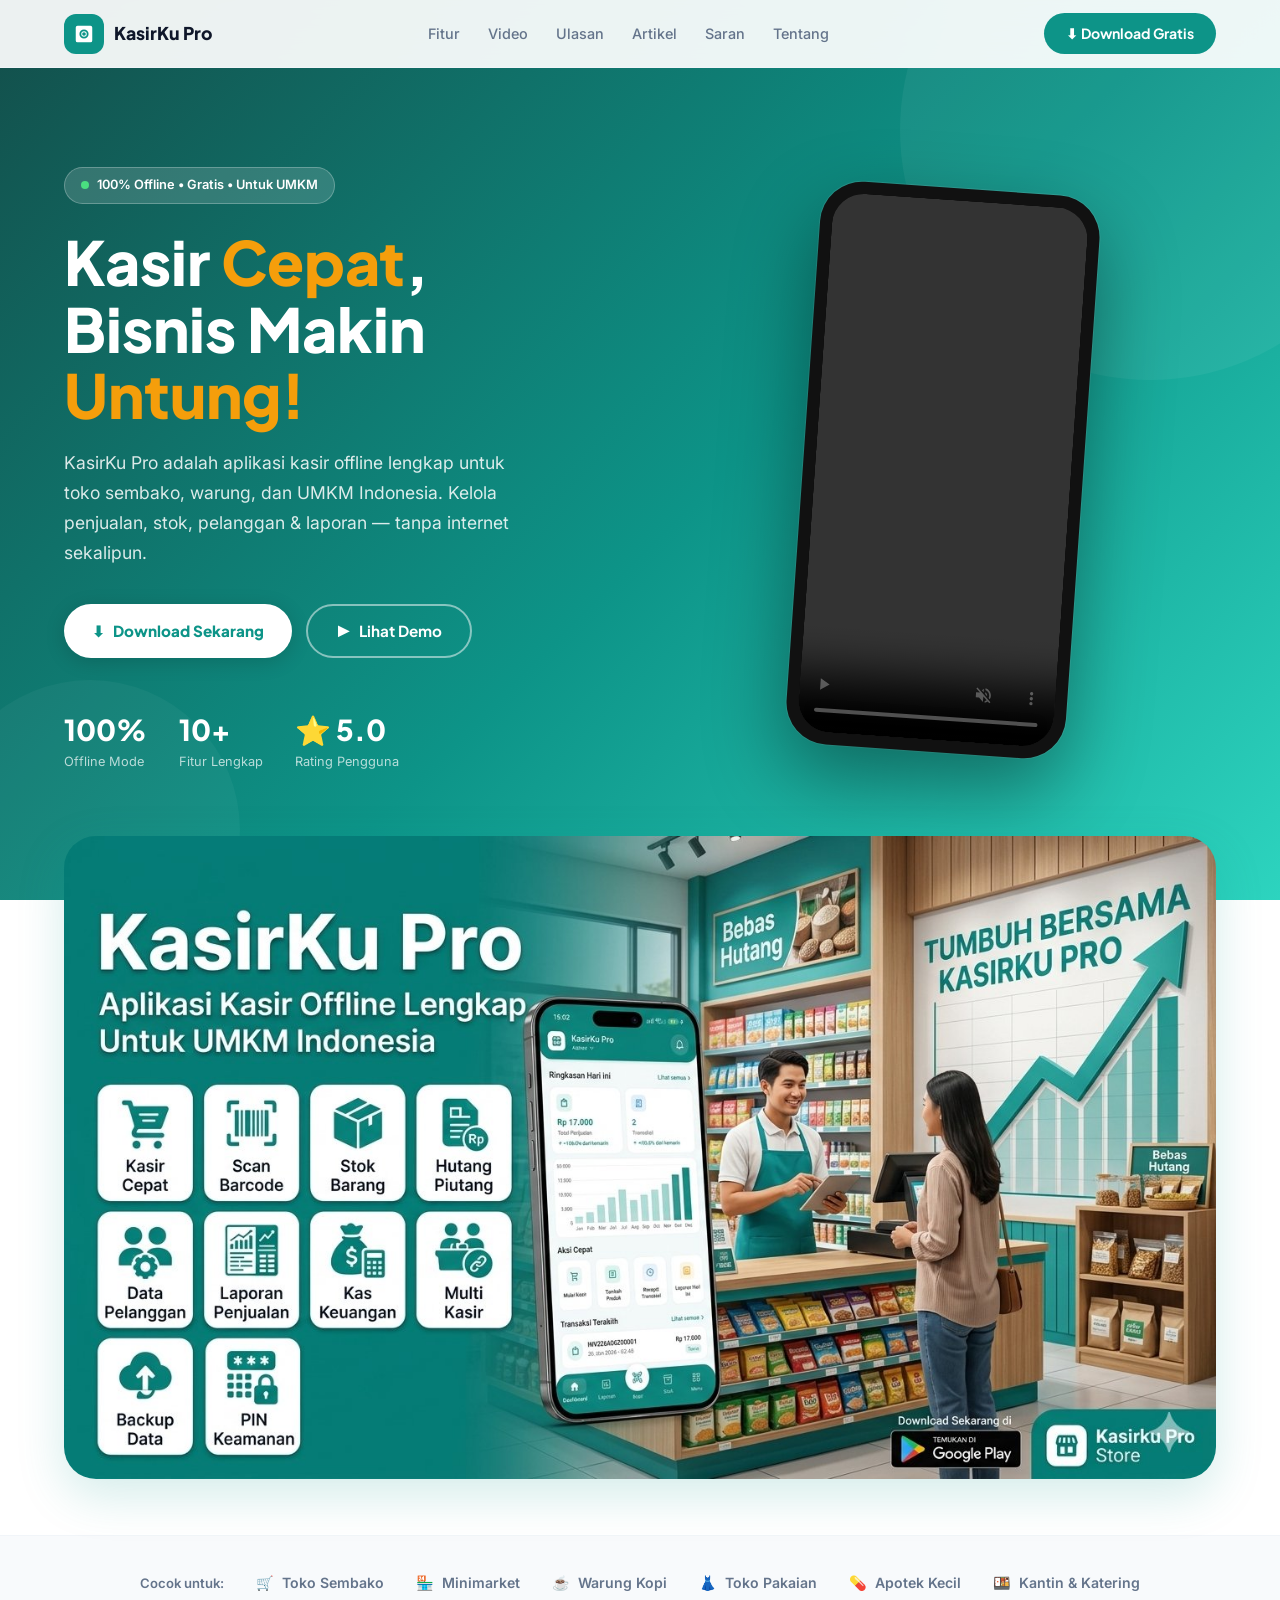
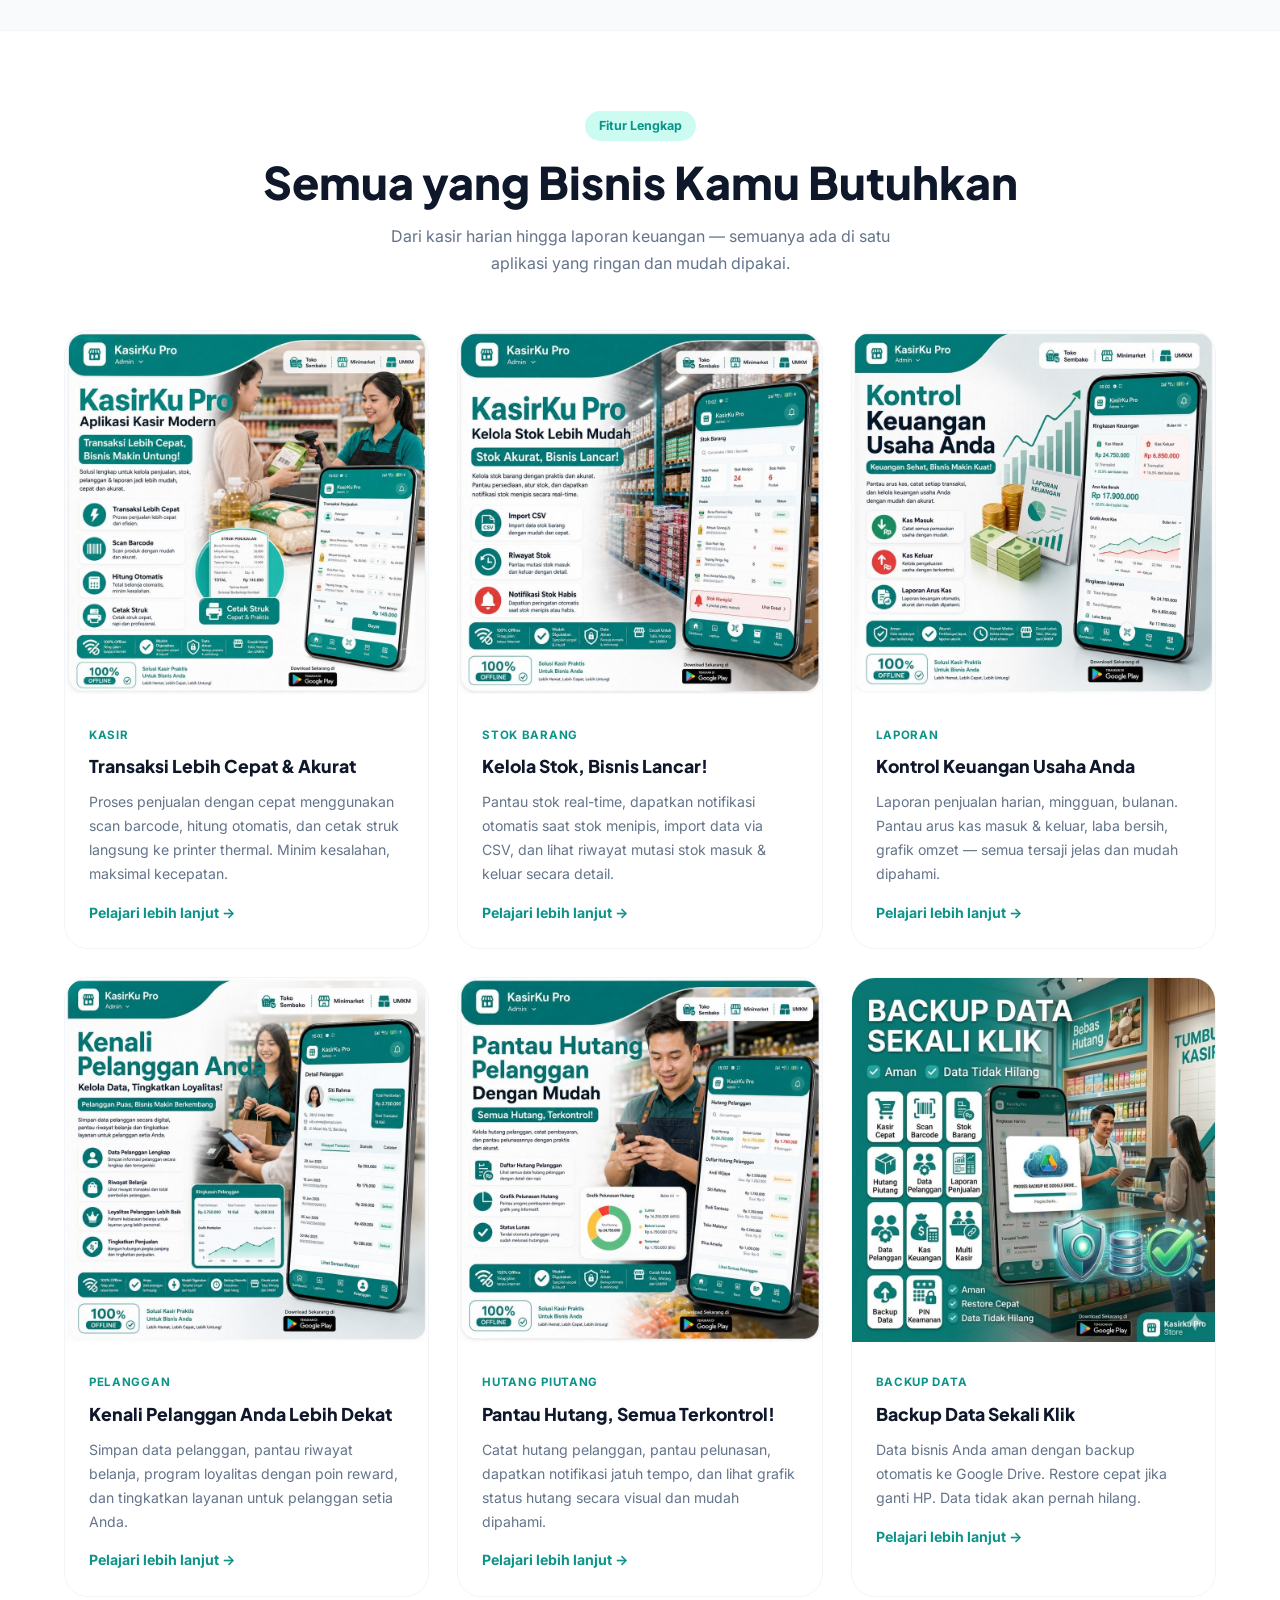
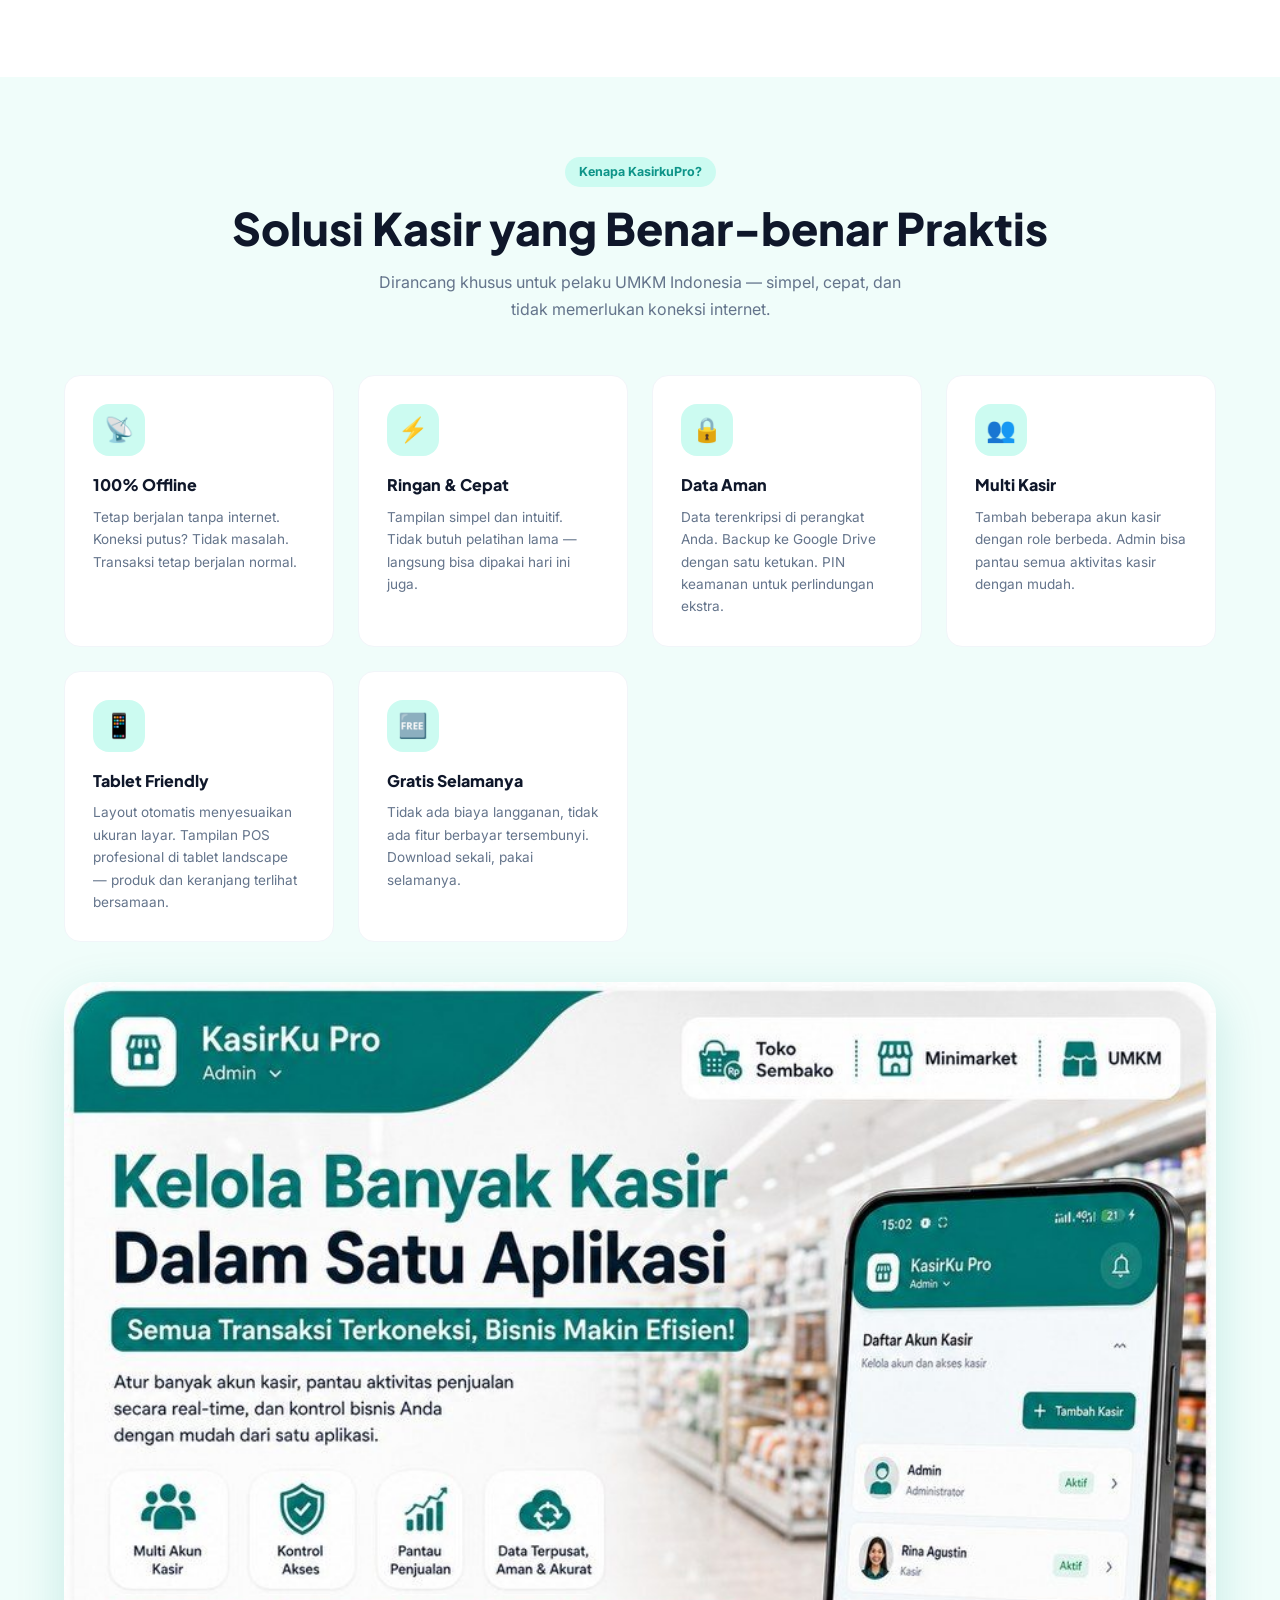
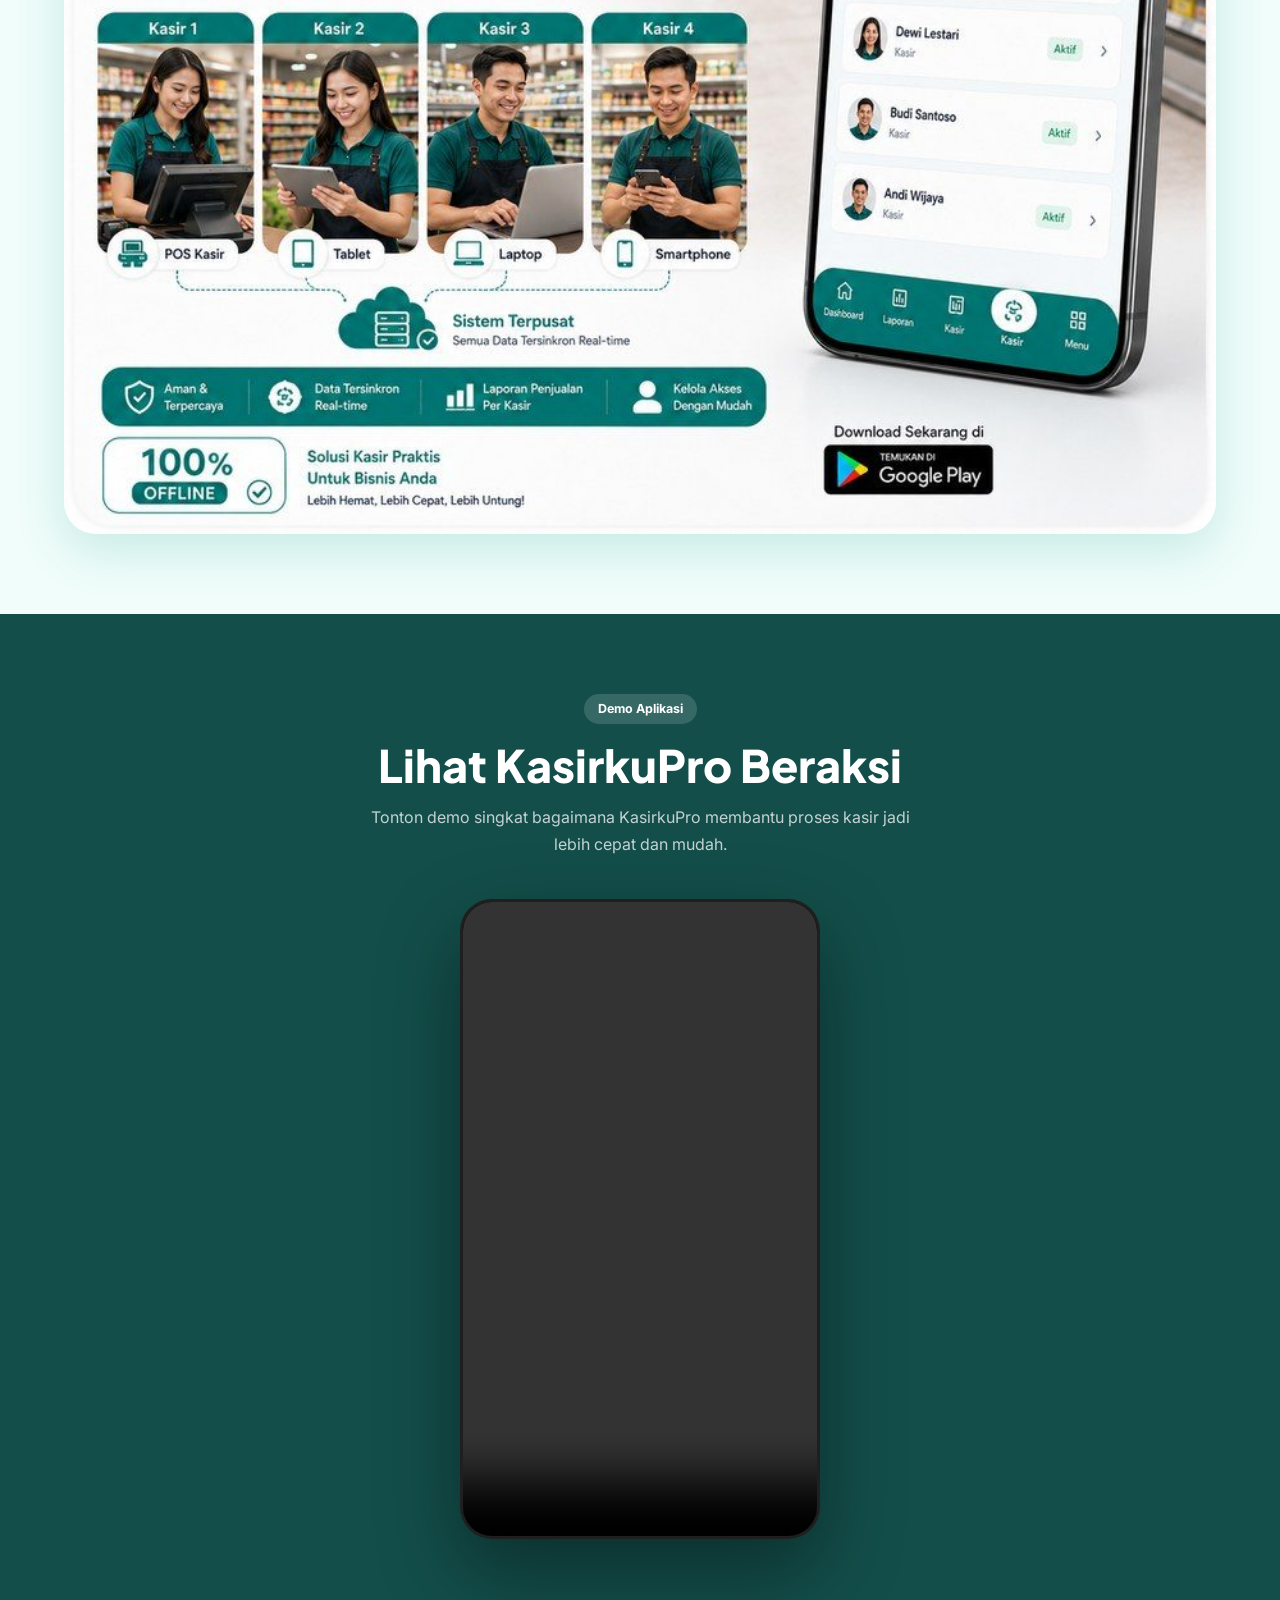
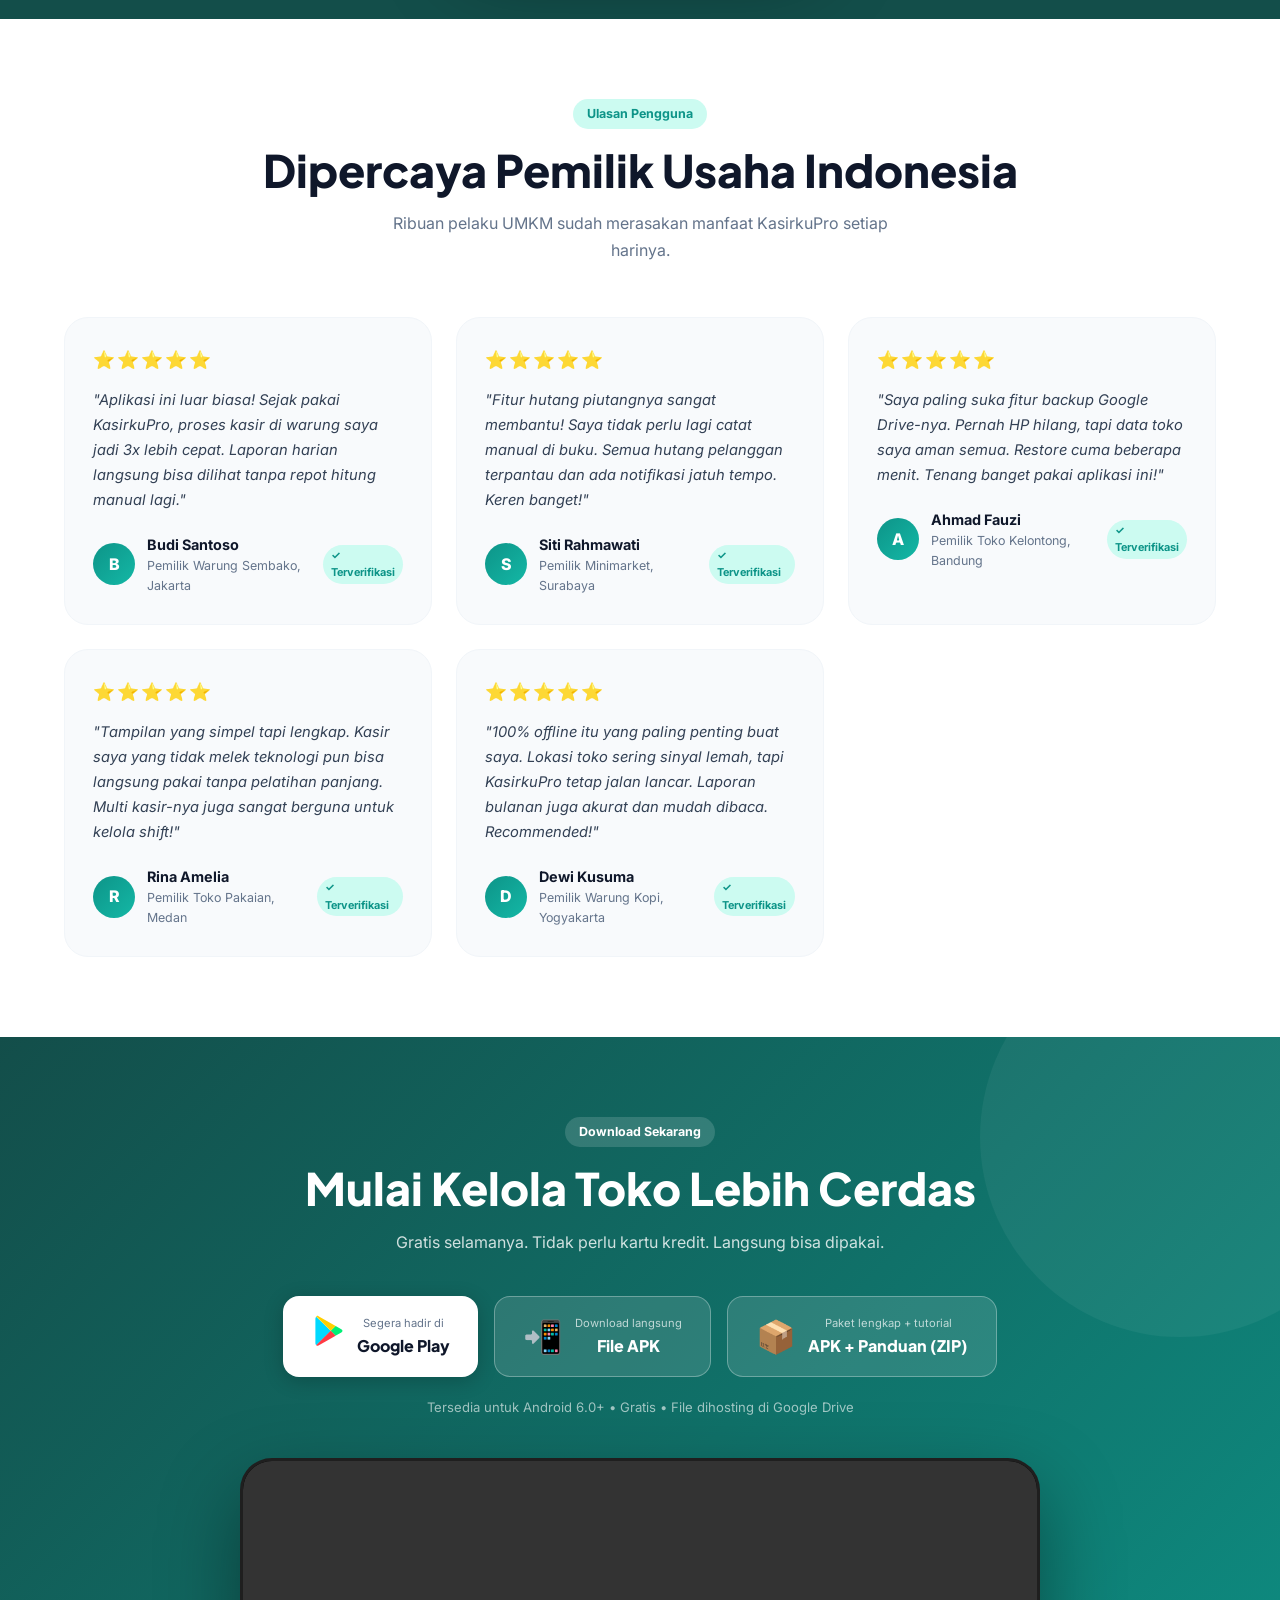
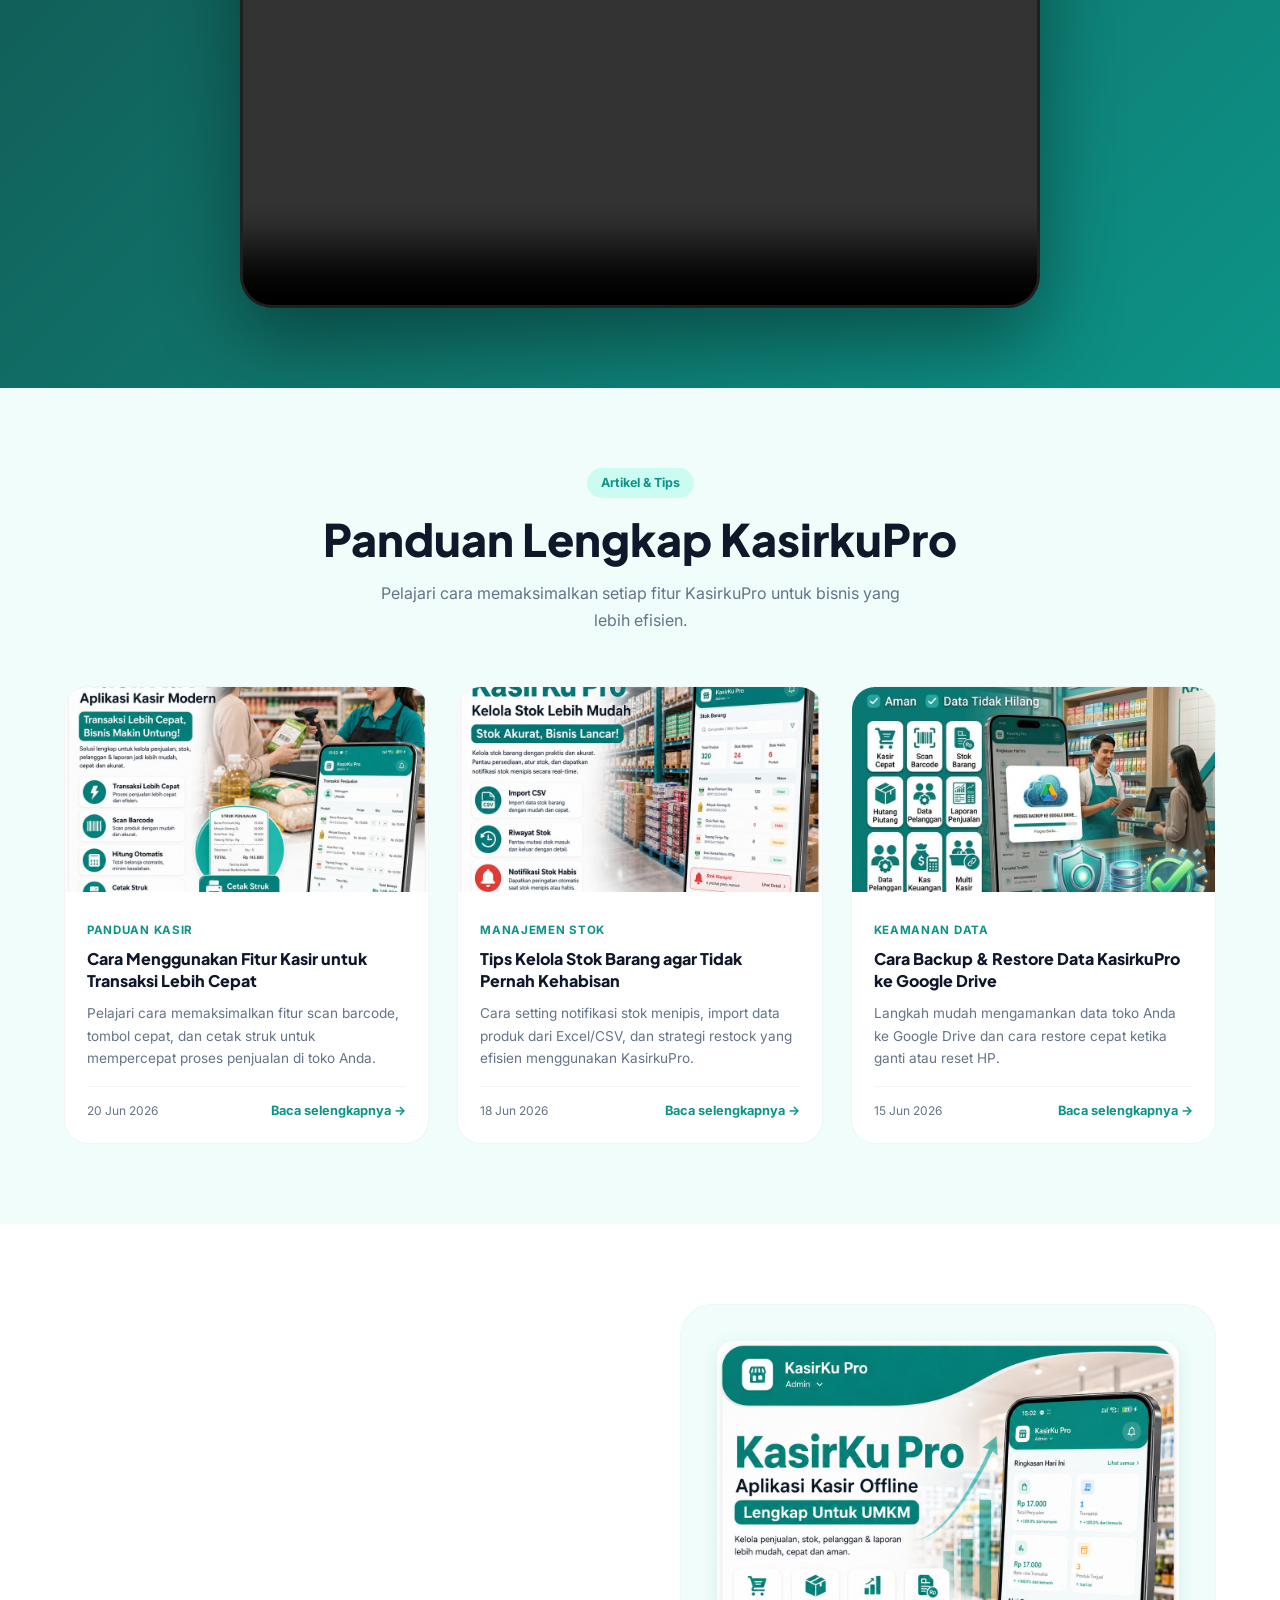
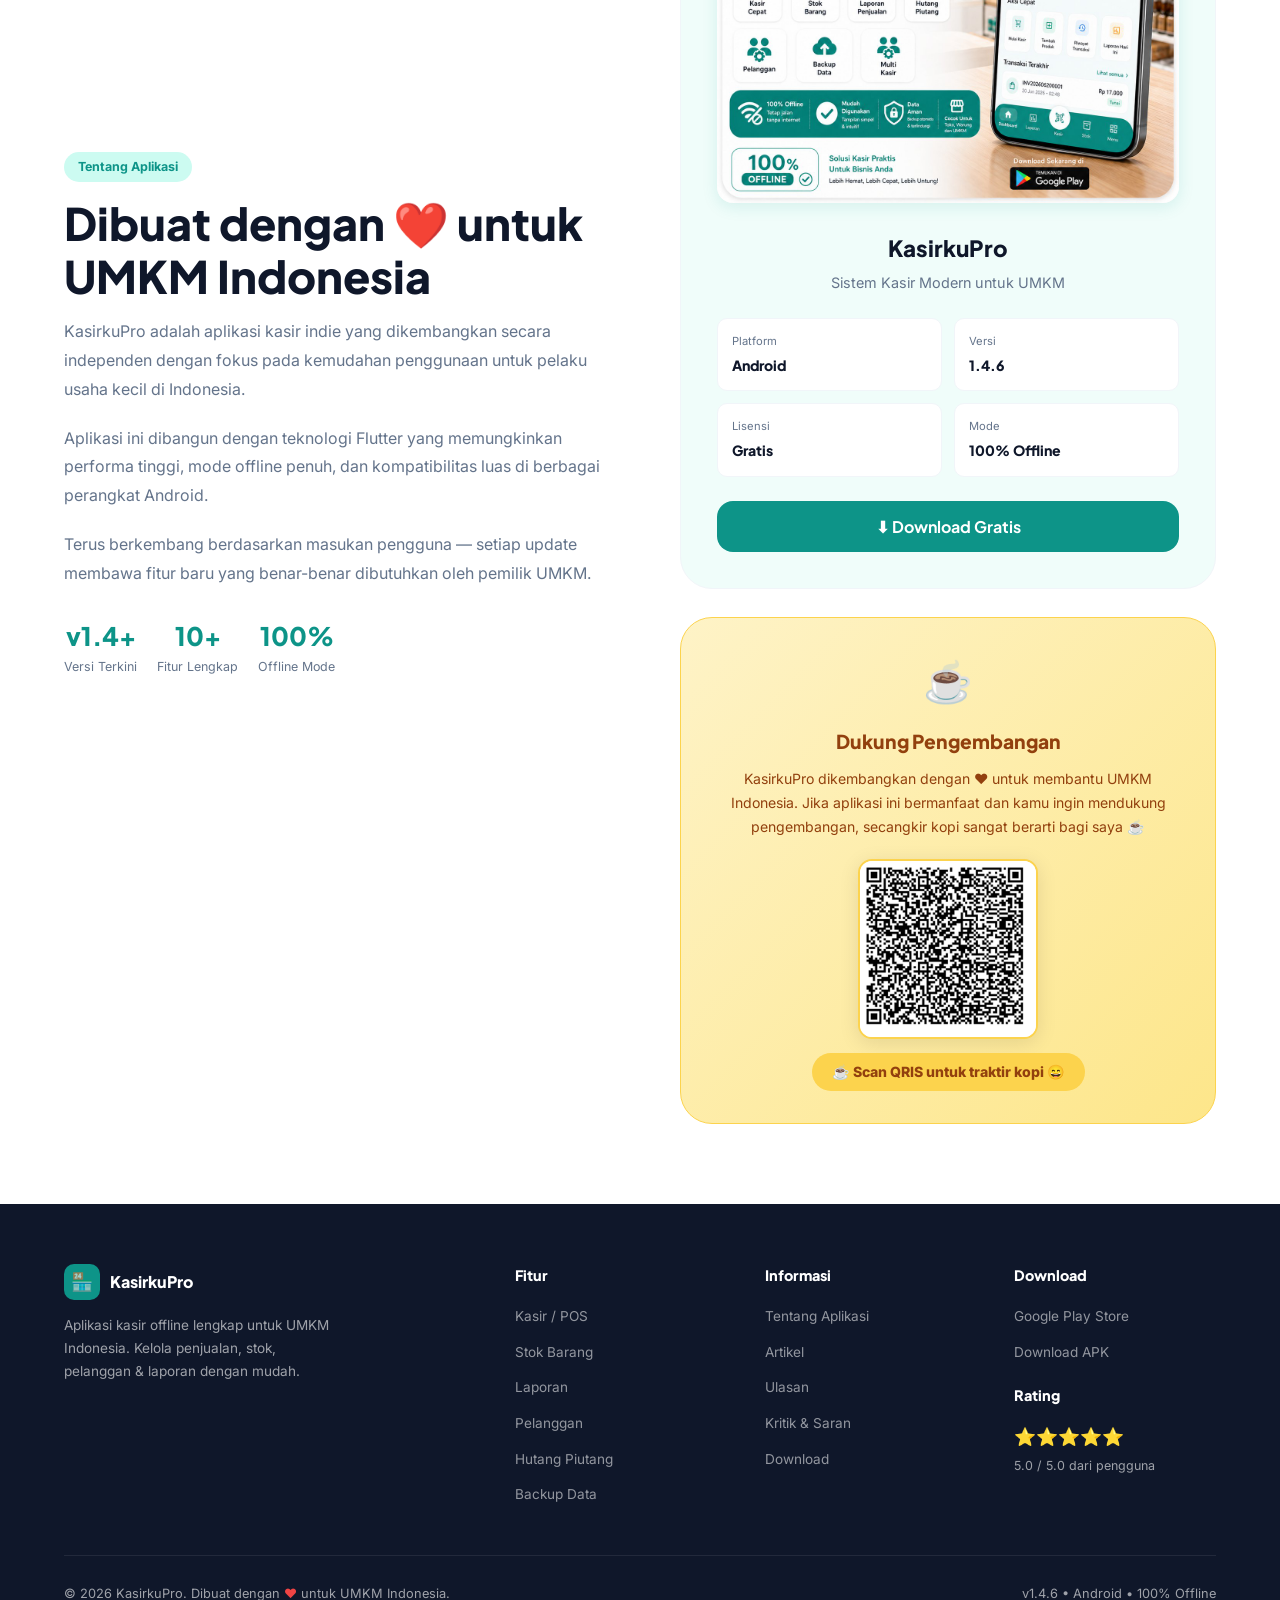
==== commit d1da687b: "Pisahkan halaman Kritik & Saran ke reports.html" ====
--- a/index.html
+++ b/index.html
@@ -23,7 +23,7 @@
     <li><a href="#video">Video</a></li>
     <li><a href="#ulasan">Ulasan</a></li>
     <li><a href="#postingan">Artikel</a></li>
-    <li><a href="#kritiksaran">Saran</a></li>
+    <li><a href="reports.html">Saran</a></li>
     <li><a href="#tentang">Tentang</a></li>
   </ul>
   <a href="#download" class="nav-cta">⬇ Download Gratis</a>
@@ -37,7 +37,7 @@
     <li><a href="#video" onclick="toggleMenu()">Video</a></li>
     <li><a href="#ulasan" onclick="toggleMenu()">Ulasan</a></li>
     <li><a href="#postingan" onclick="toggleMenu()">Artikel</a></li>
-    <li><a href="#kritiksaran" onclick="toggleMenu()">Kritik & Saran</a></li>
+    <li><a href="reports.html" onclick="toggleMenu()">Kritik & Saran</a></li>
     <li><a href="#tentang" onclick="toggleMenu()">Tentang</a></li>
   </ul>
   <a href="#download" class="mobile-cta" onclick="toggleMenu()">⬇ Download Gratis</a>
@@ -420,36 +420,6 @@
         </div>
       </a>
 
-    </div>
-  </div>
-</section>
-
-<!-- KRITIK & SARAN -->
-<section class="feedback" id="kritiksaran">
-  <div class="container">
-    <div class="text-center reveal">
-      <span class="section-tag">Kami Mendengarkan</span>
-      <h2 class="section-title">Kritik & Saran Anda</h2>
-      <p class="section-sub">Punya masukan, menemukan bug, atau ada fitur yang Anda harapkan? Sampaikan langsung — setiap pesan akan kami baca.</p>
-    </div>
-    <div class="feedback-frame-wrapper reveal">
-      <!--
-        CATATAN: Ganti src di bawah ini dengan link embed Google Form Anda.
-        Cara dapatkan link embed:
-        1. Buka form Anda di Google Forms
-        2. Klik tombol "Kirim" (ikon kirim di pojok kanan atas)
-        3. Pilih tab "<>" (Embed HTML)
-        4. Copy nilai src="..." dari kode iframe yang muncul, tempel di bawah ini
-      -->
-      <iframe
-        src="https://docs.google.com/forms/d/e/1FAIpQLScilzQLMtTjnkX-LWpyGThYzQoVtO6Gs4SUb3ixBcqqGMuvRw/viewform?embedded=true"
-        width="100%"
-        height="893"
-        frameborder="0"
-        marginheight="0"
-        marginwidth="0">
-        Memuat formulir…
-      </iframe>
     </div>
   </div>
 </section>
@@ -553,6 +523,7 @@
           <li><a href="#tentang">Tentang Aplikasi</a></li>
           <li><a href="#postingan">Artikel</a></li>
           <li><a href="#ulasan">Ulasan</a></li>
+          <li><a href="reports.html">Kritik & Saran</a></li>
           <li><a href="#download">Download</a></li>
         </ul>
       </div>
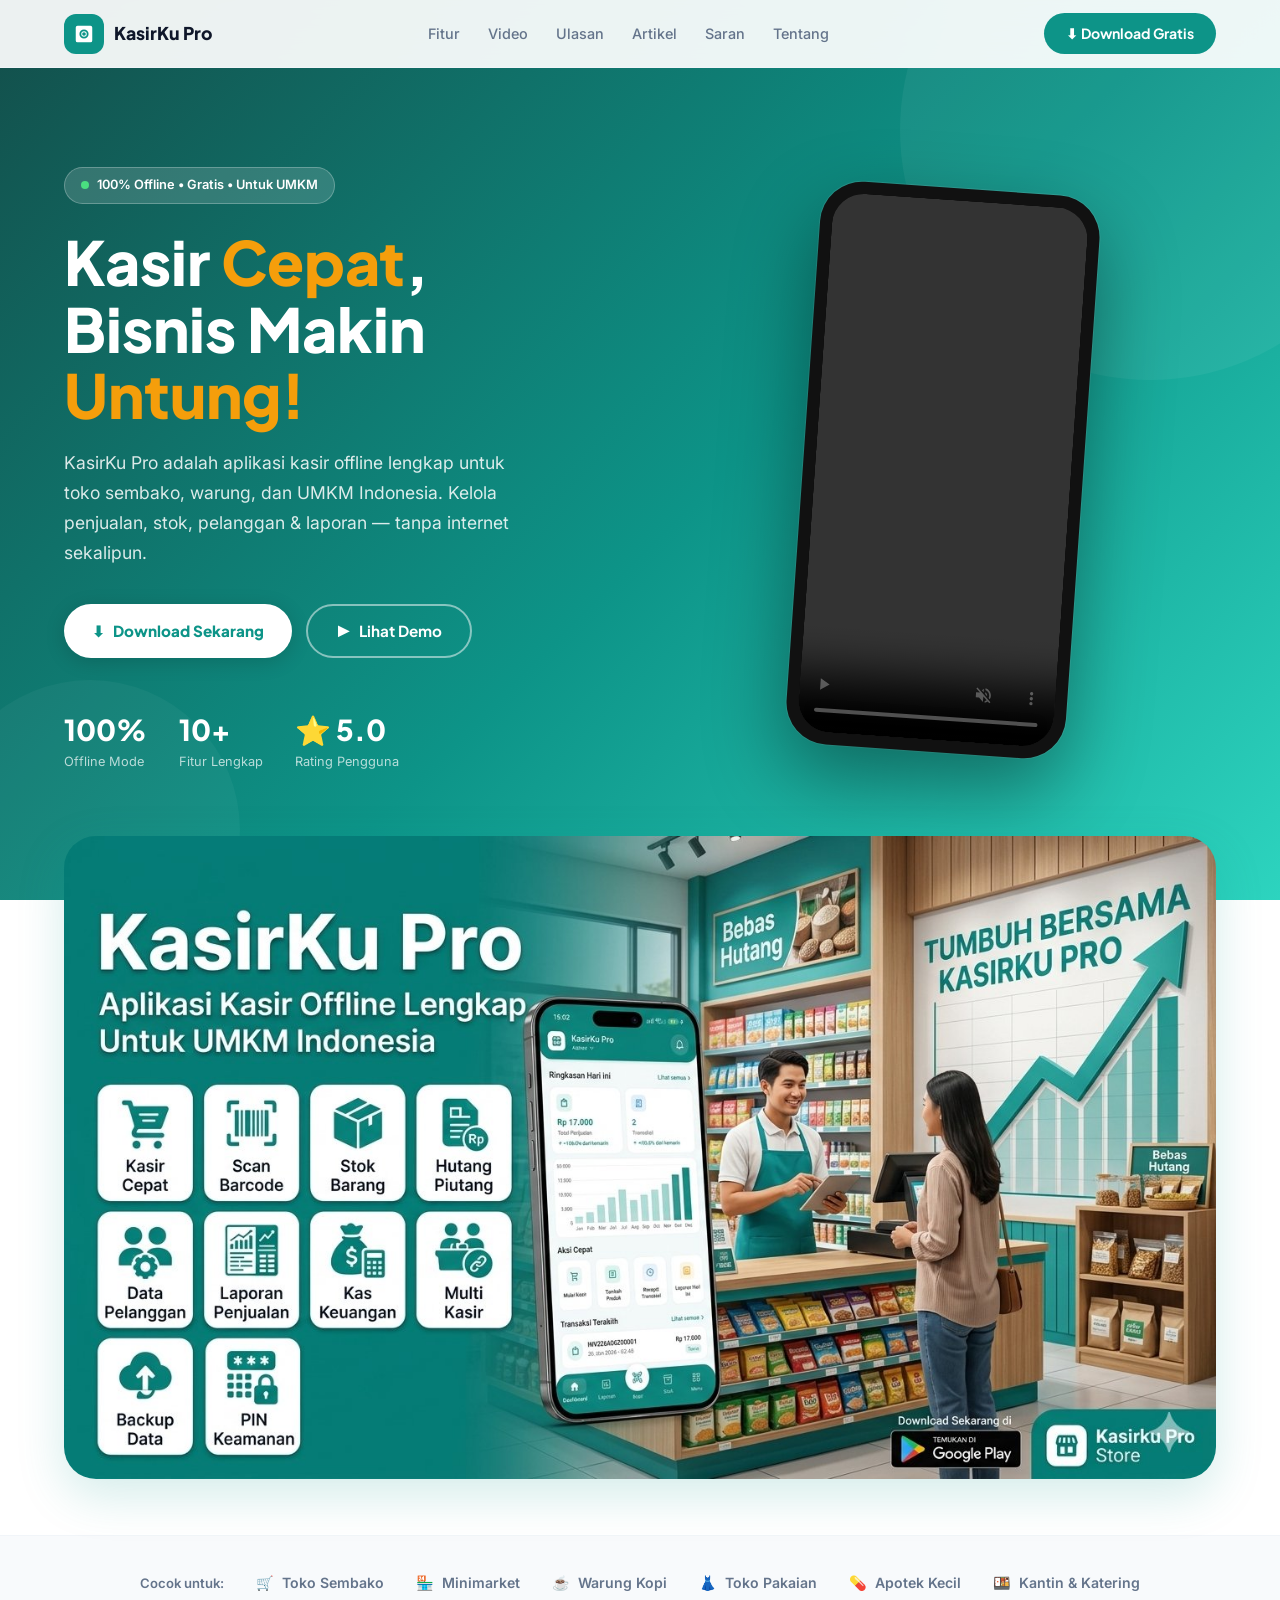
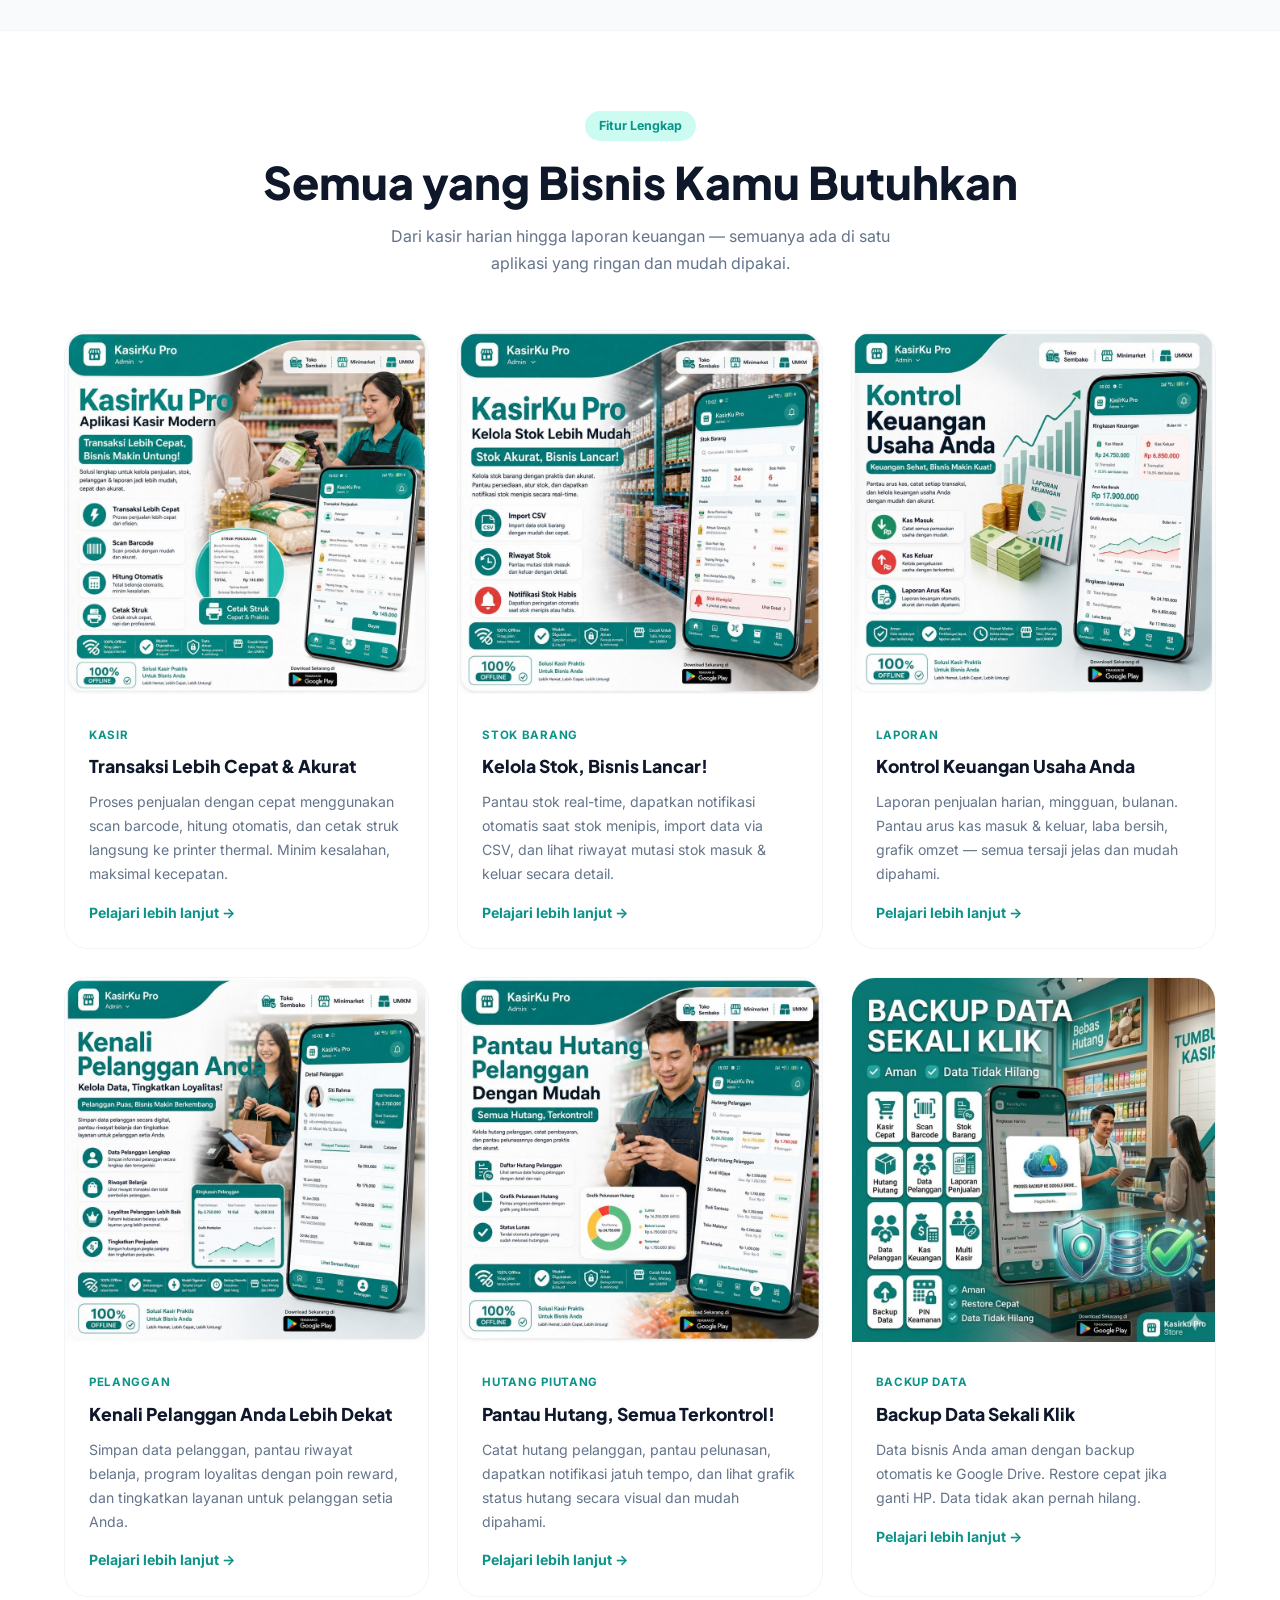
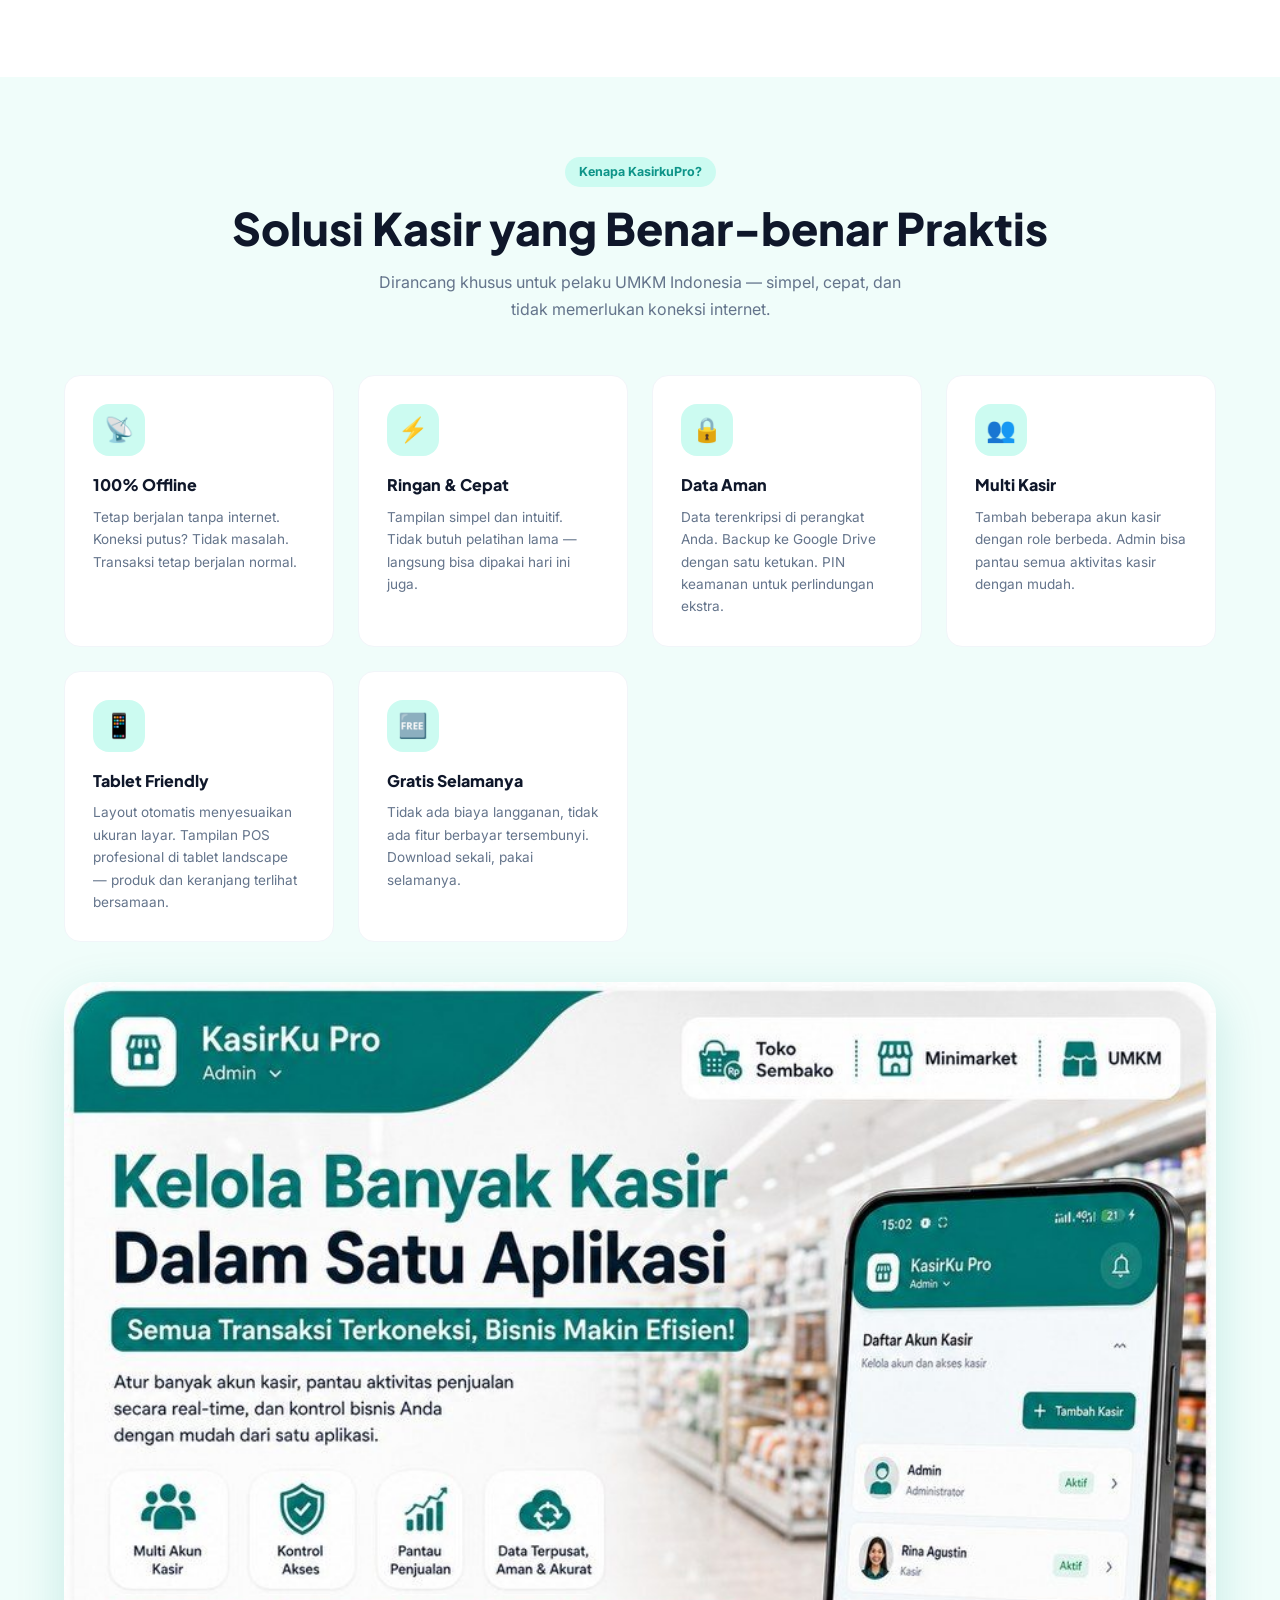
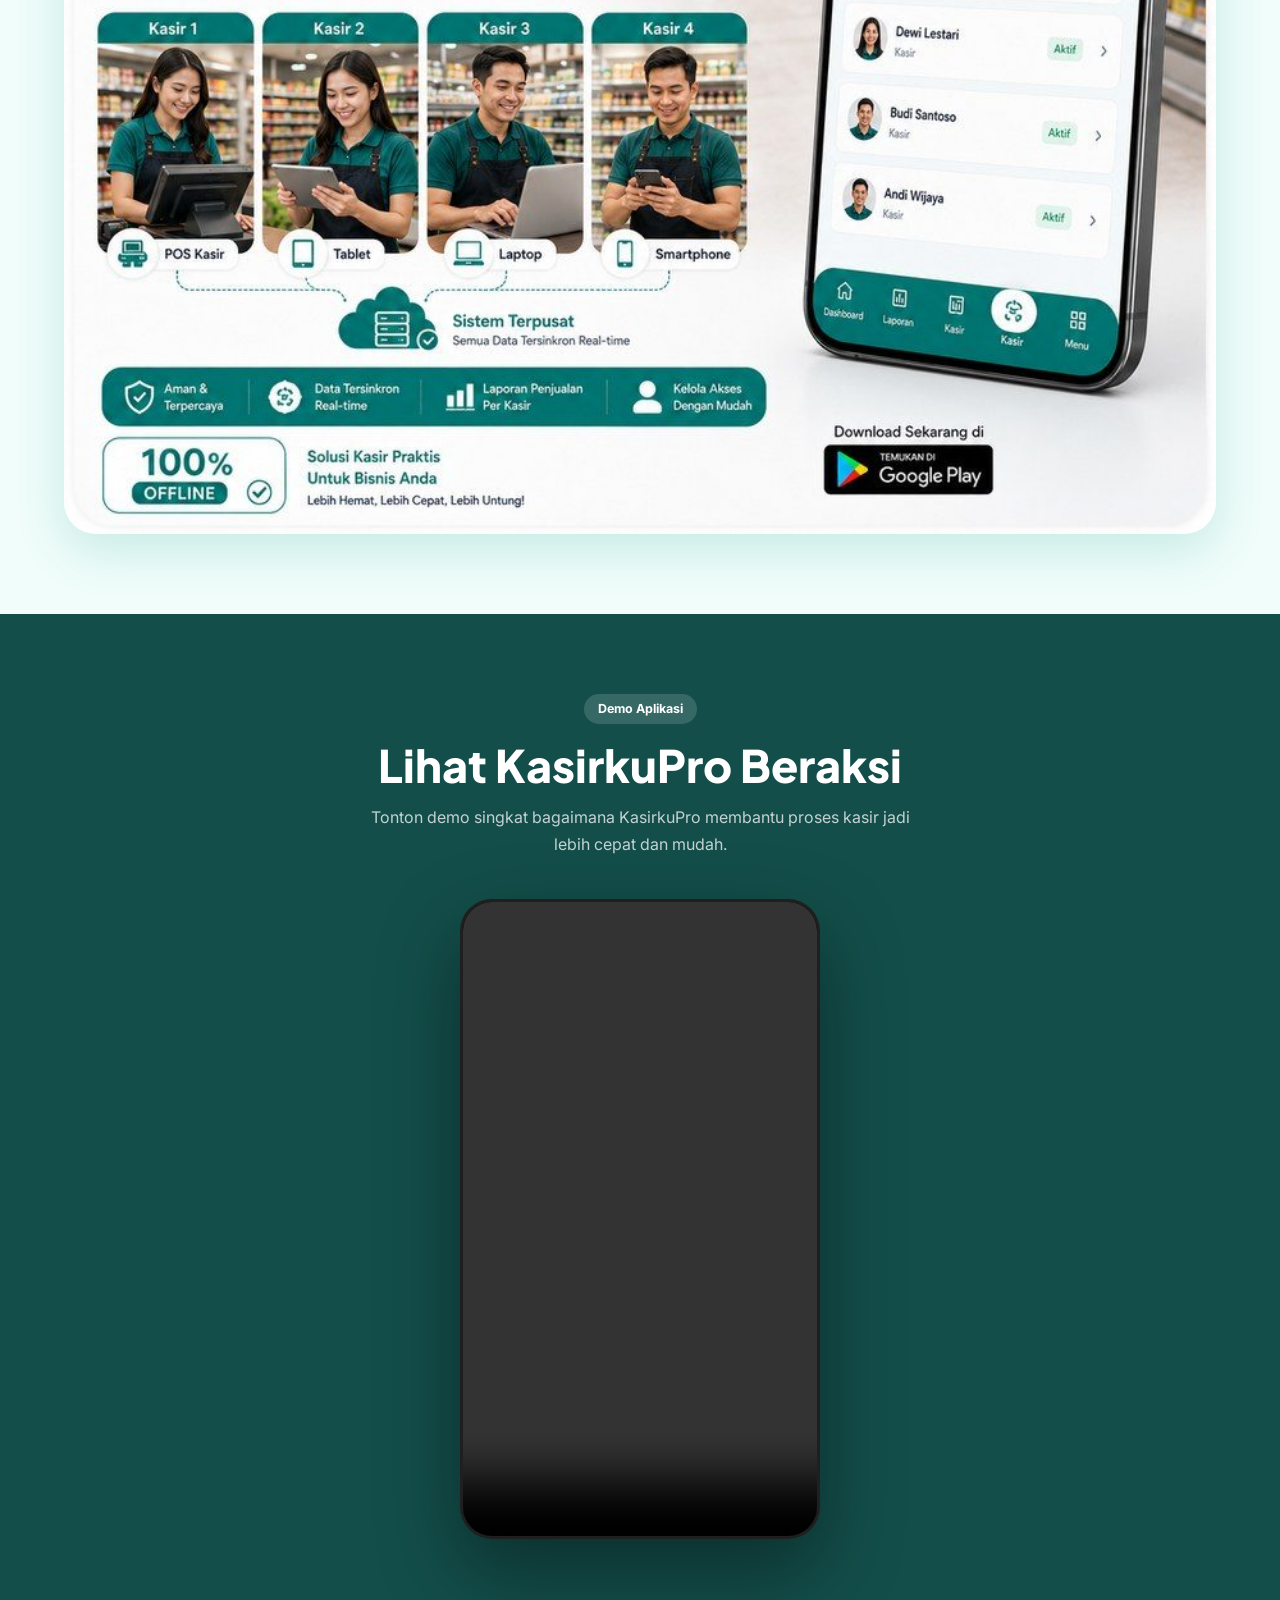
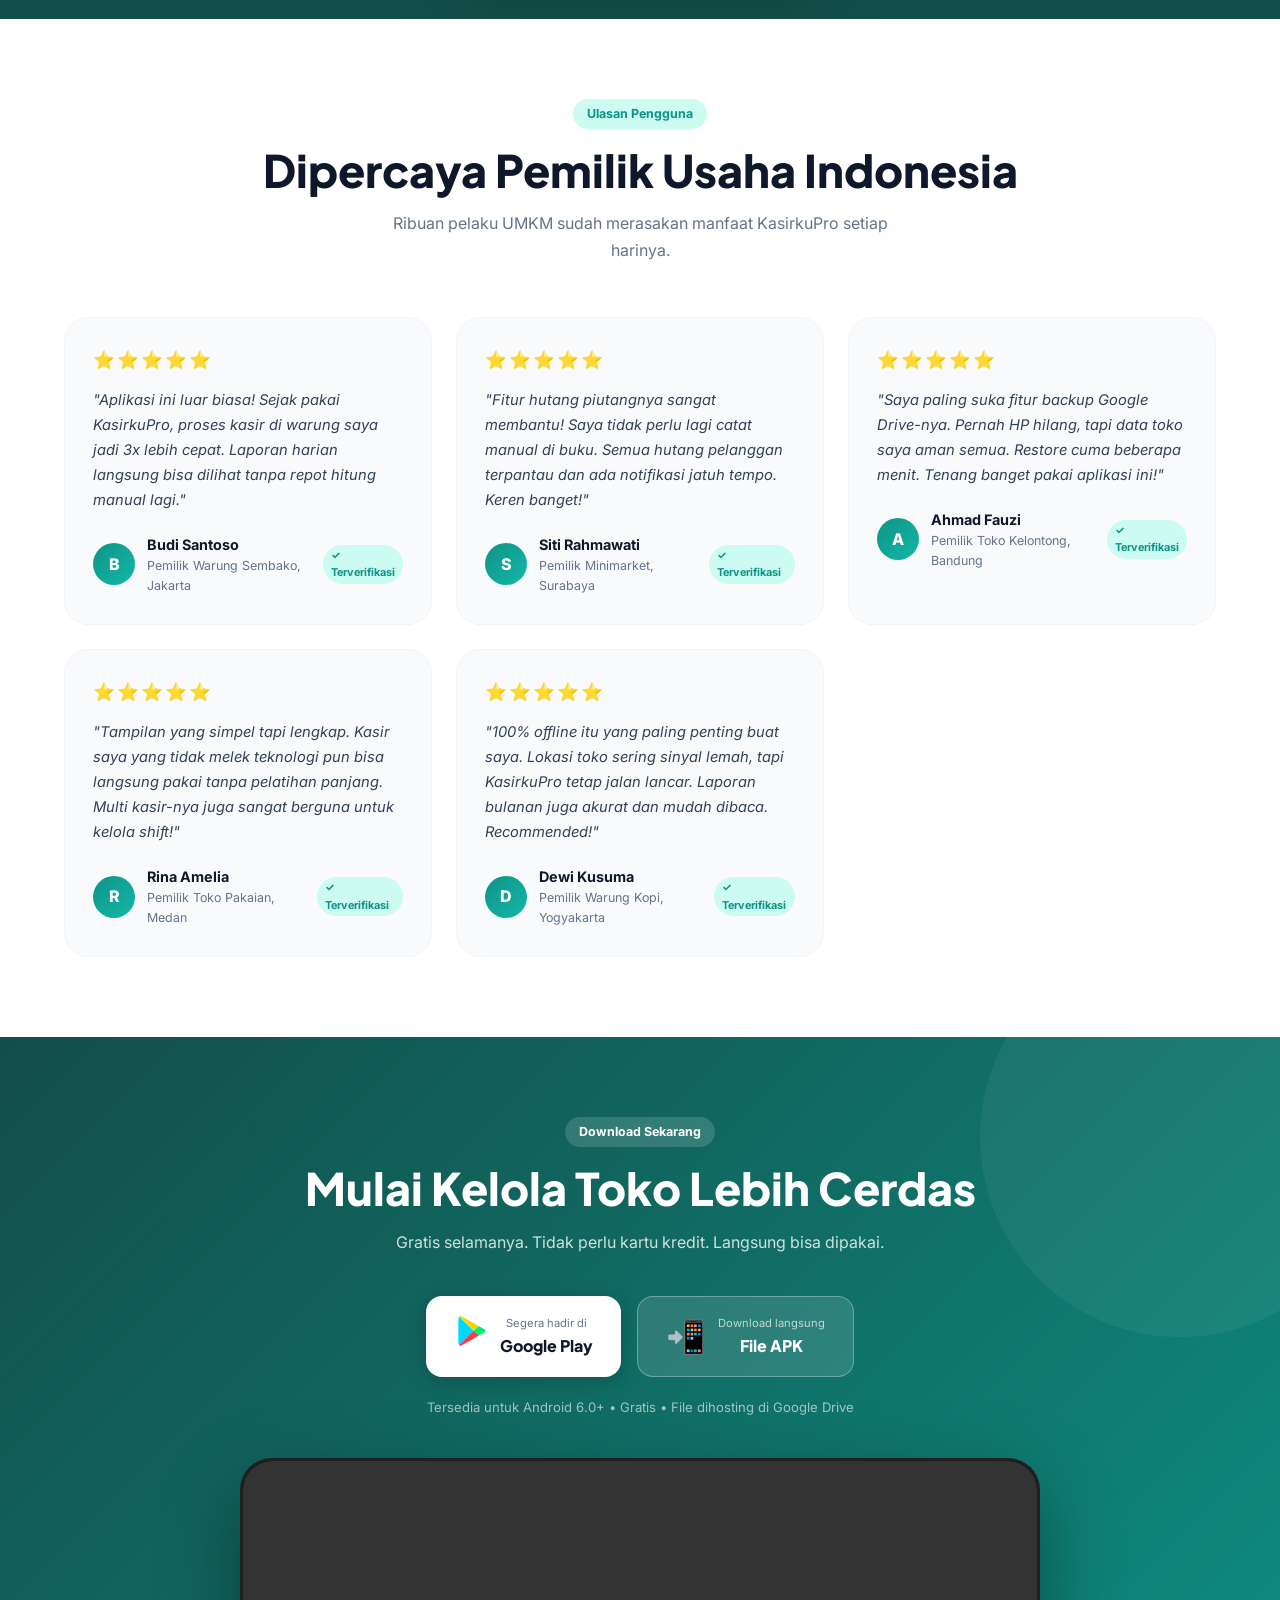
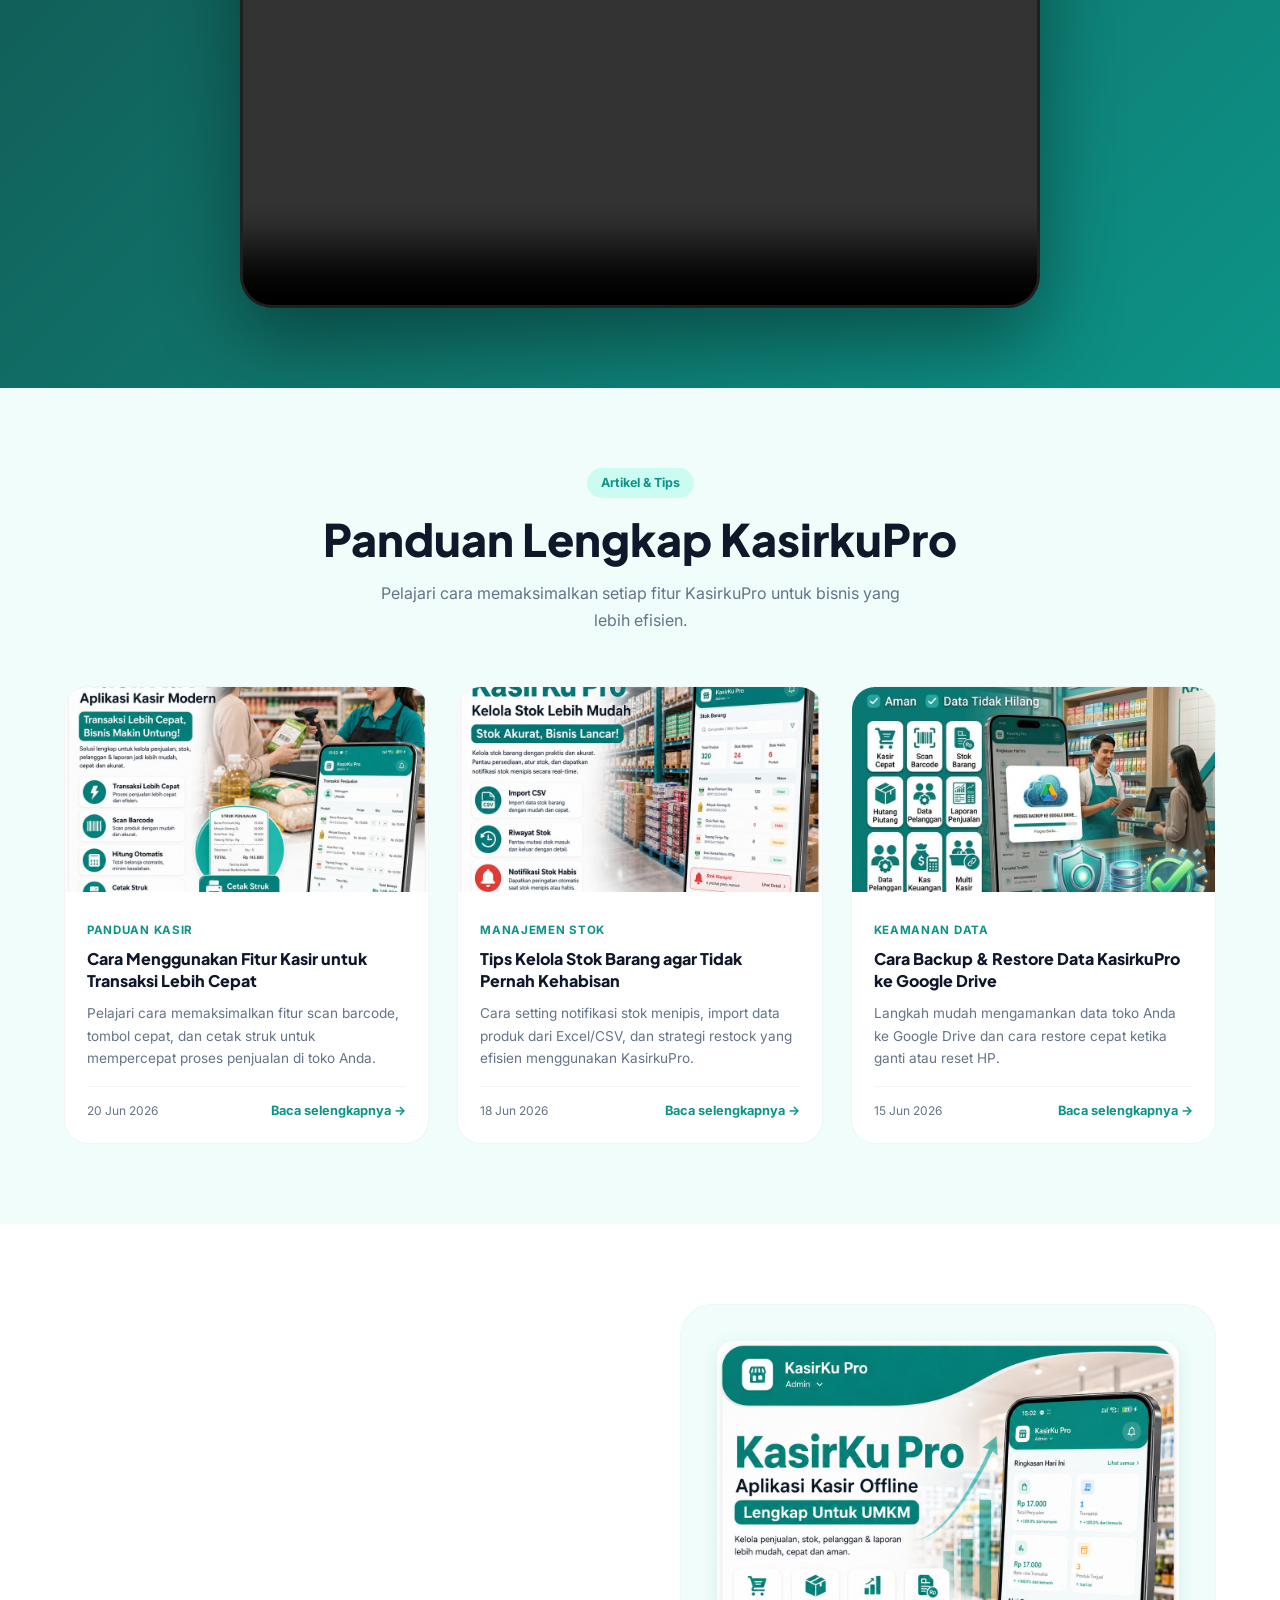
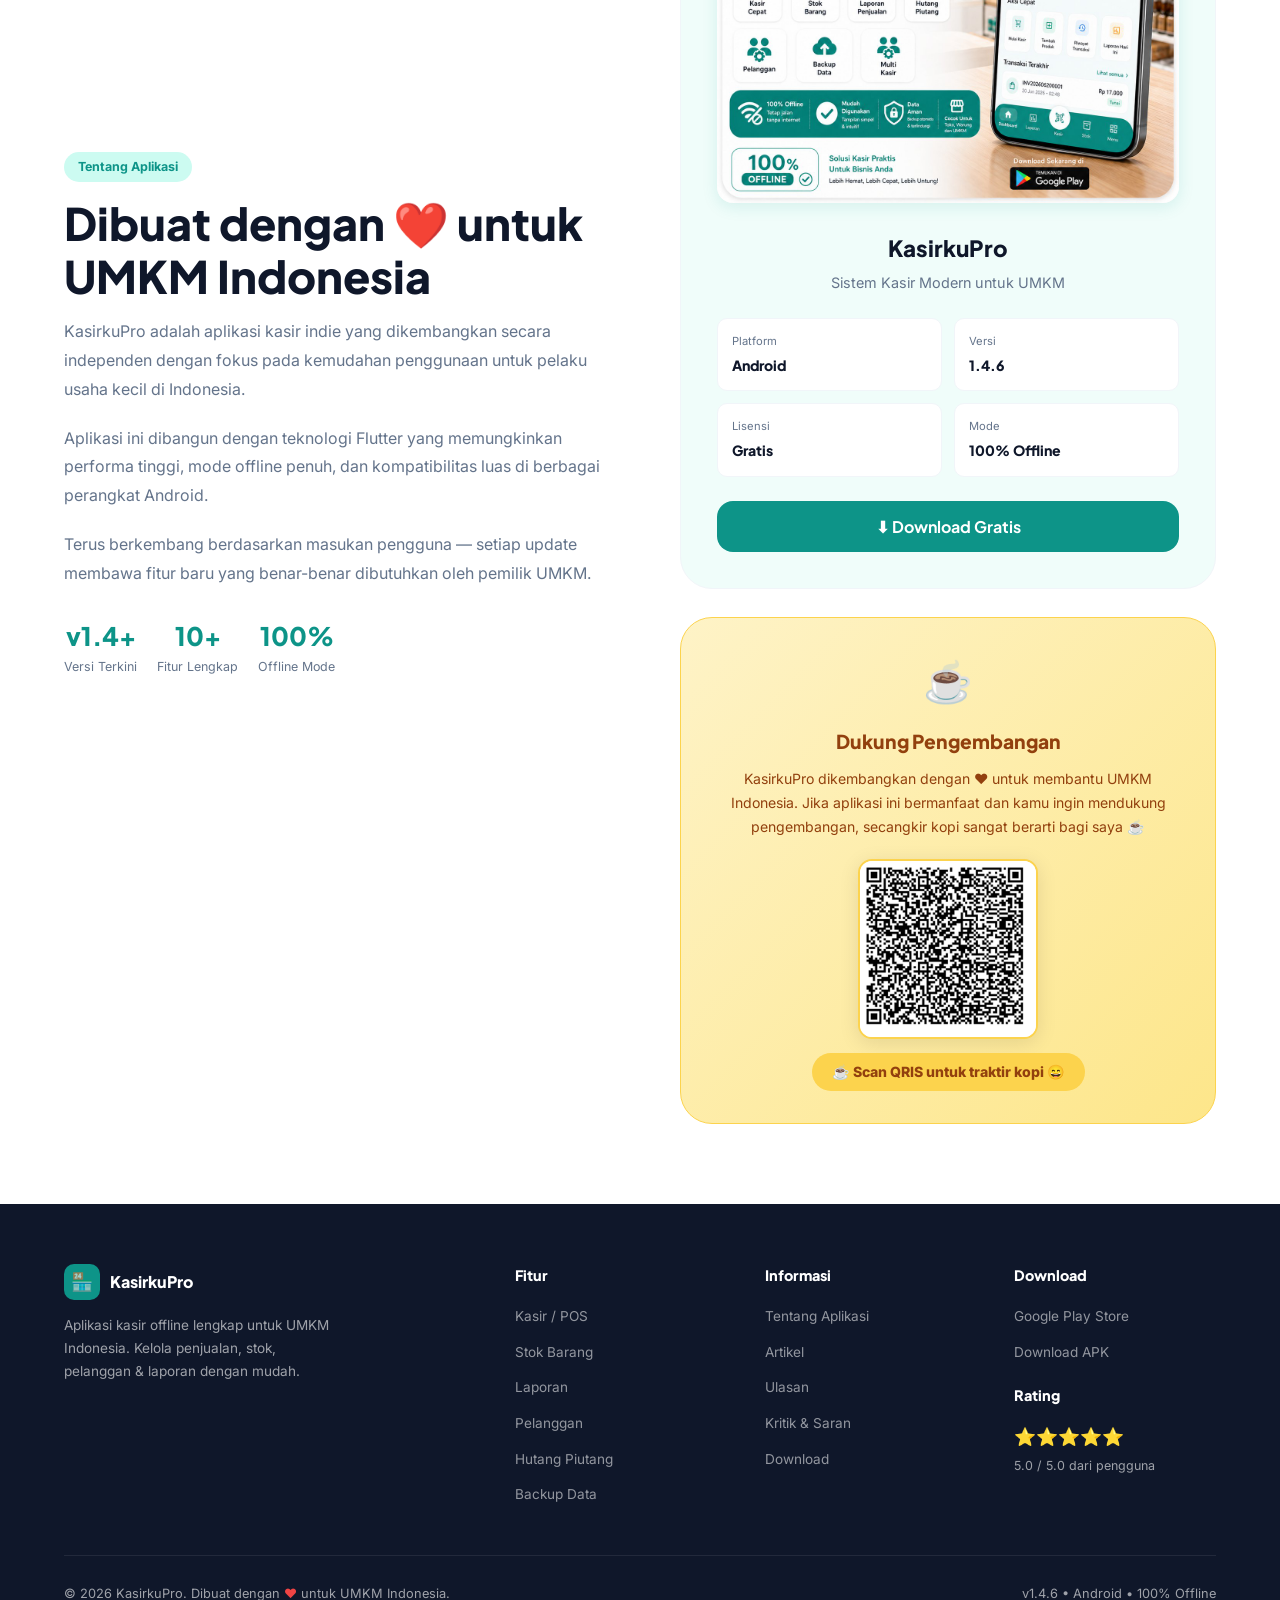
==== commit a5036695: "fix: hapus tombol download ZIP" ====
--- a/index.html
+++ b/index.html
@@ -354,13 +354,6 @@
           <div class="dl-btn-name">File APK</div>
         </div>
       </a>
-      <a href="https://drive.usercontent.google.com/download?id=1b0FbYdA-5R8cbocR0xwl1g337vhB7Lct&export=download&confirm=t" class="dl-btn dl-apk" target="_blank" rel="noopener">
-        <div class="dl-btn-icon">📦</div>
-        <div>
-          <div class="dl-btn-sub">Paket lengkap + tutorial</div>
-          <div class="dl-btn-name">APK + Panduan (ZIP)</div>
-        </div>
-      </a>
     </div>
     <p class="download-note">Tersedia untuk Android 6.0+ • Gratis • File dihosting di Google Drive</p>
     <div class="reveal" style="max-width:800px;margin:40px auto 0;border-radius:var(--radius-xl);overflow:hidden;box-shadow:0 32px 80px rgba(0,0,0,.4);border:3px solid rgba(255,255,255,.12);aspect-ratio:16/9;background:#000;">
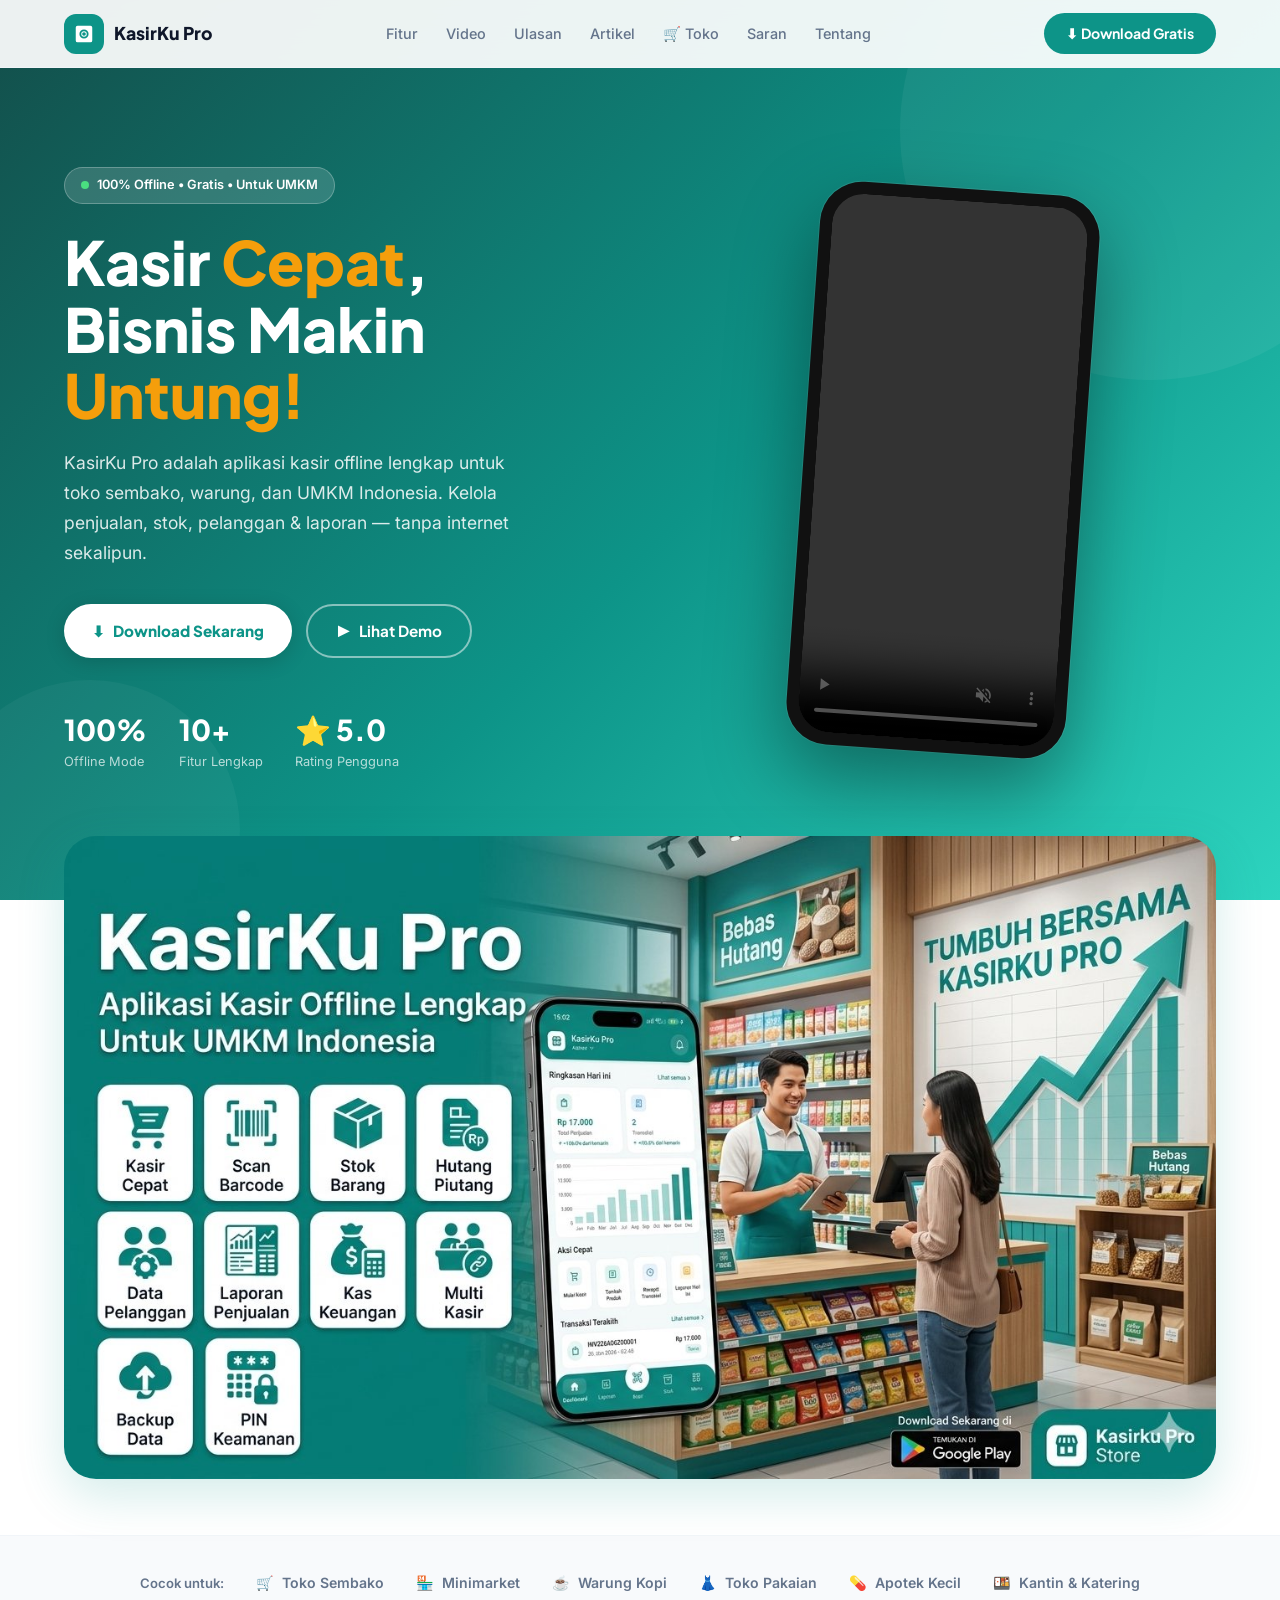
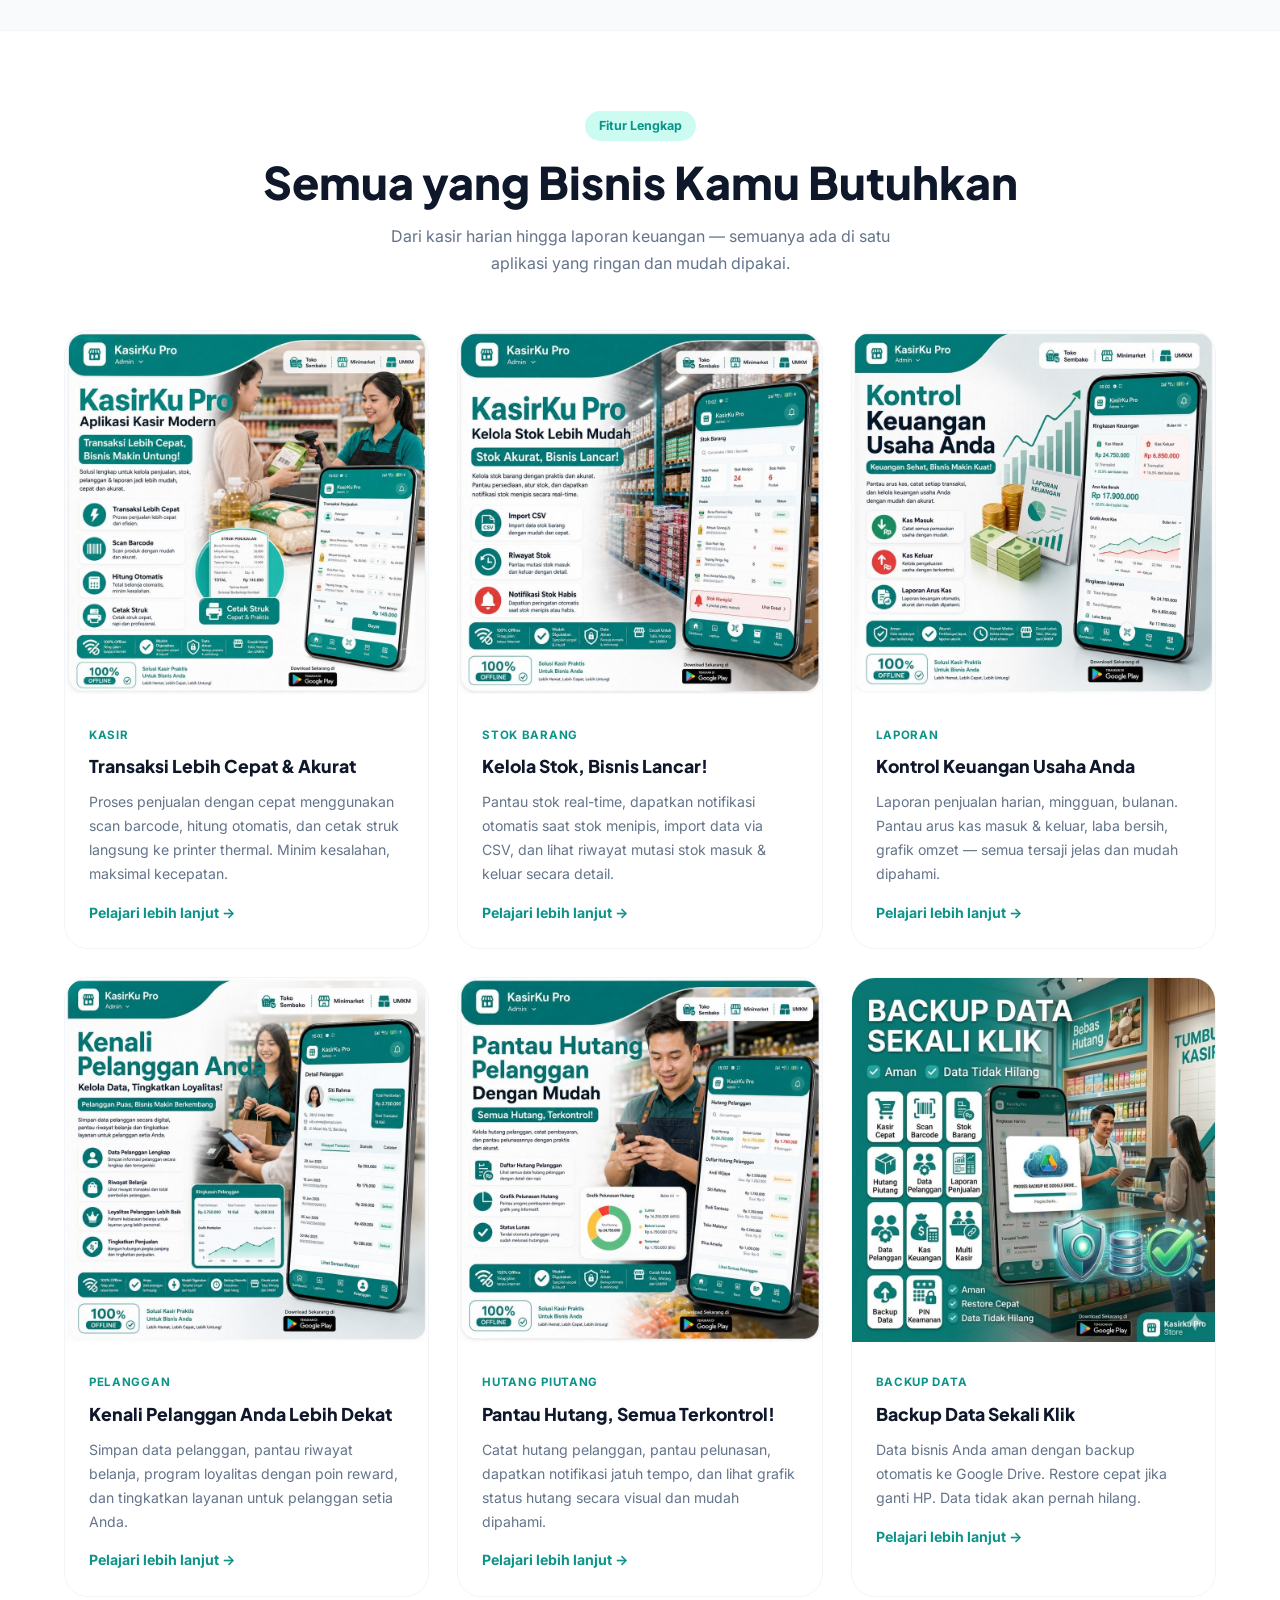
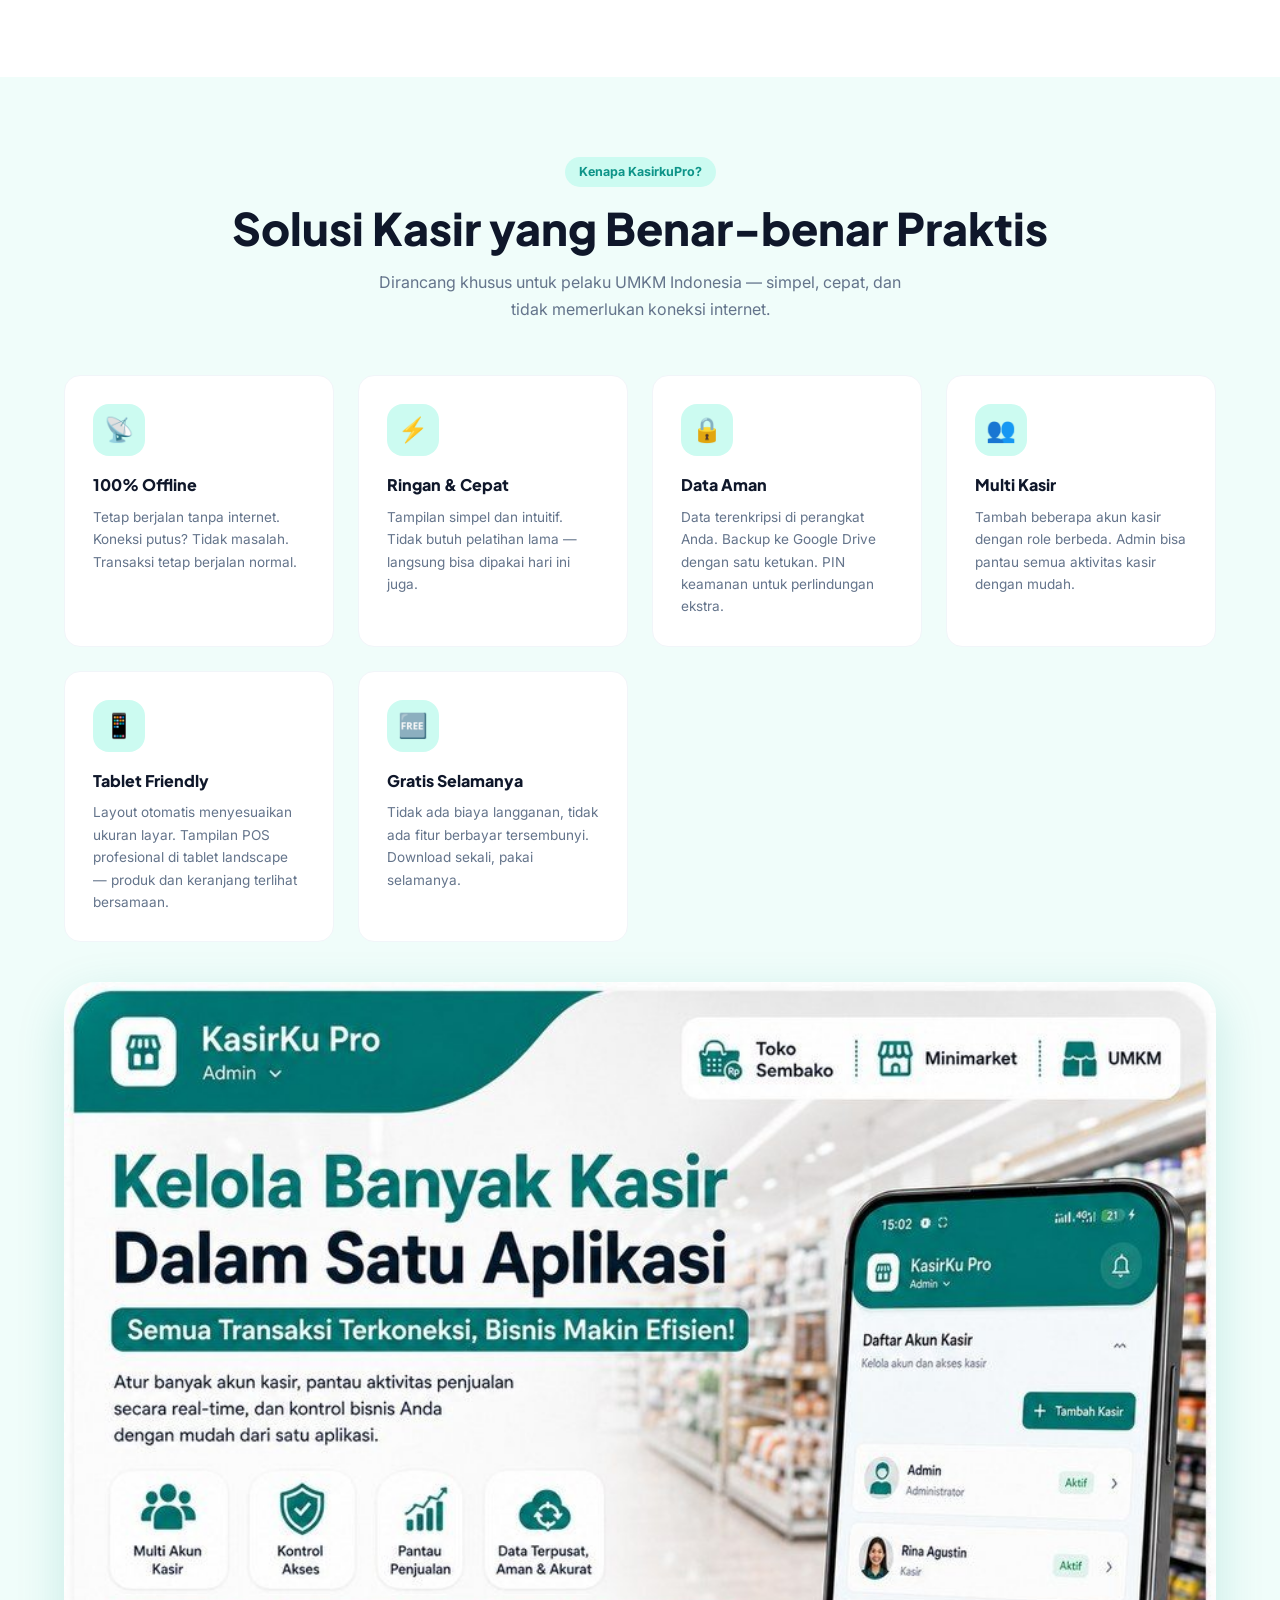
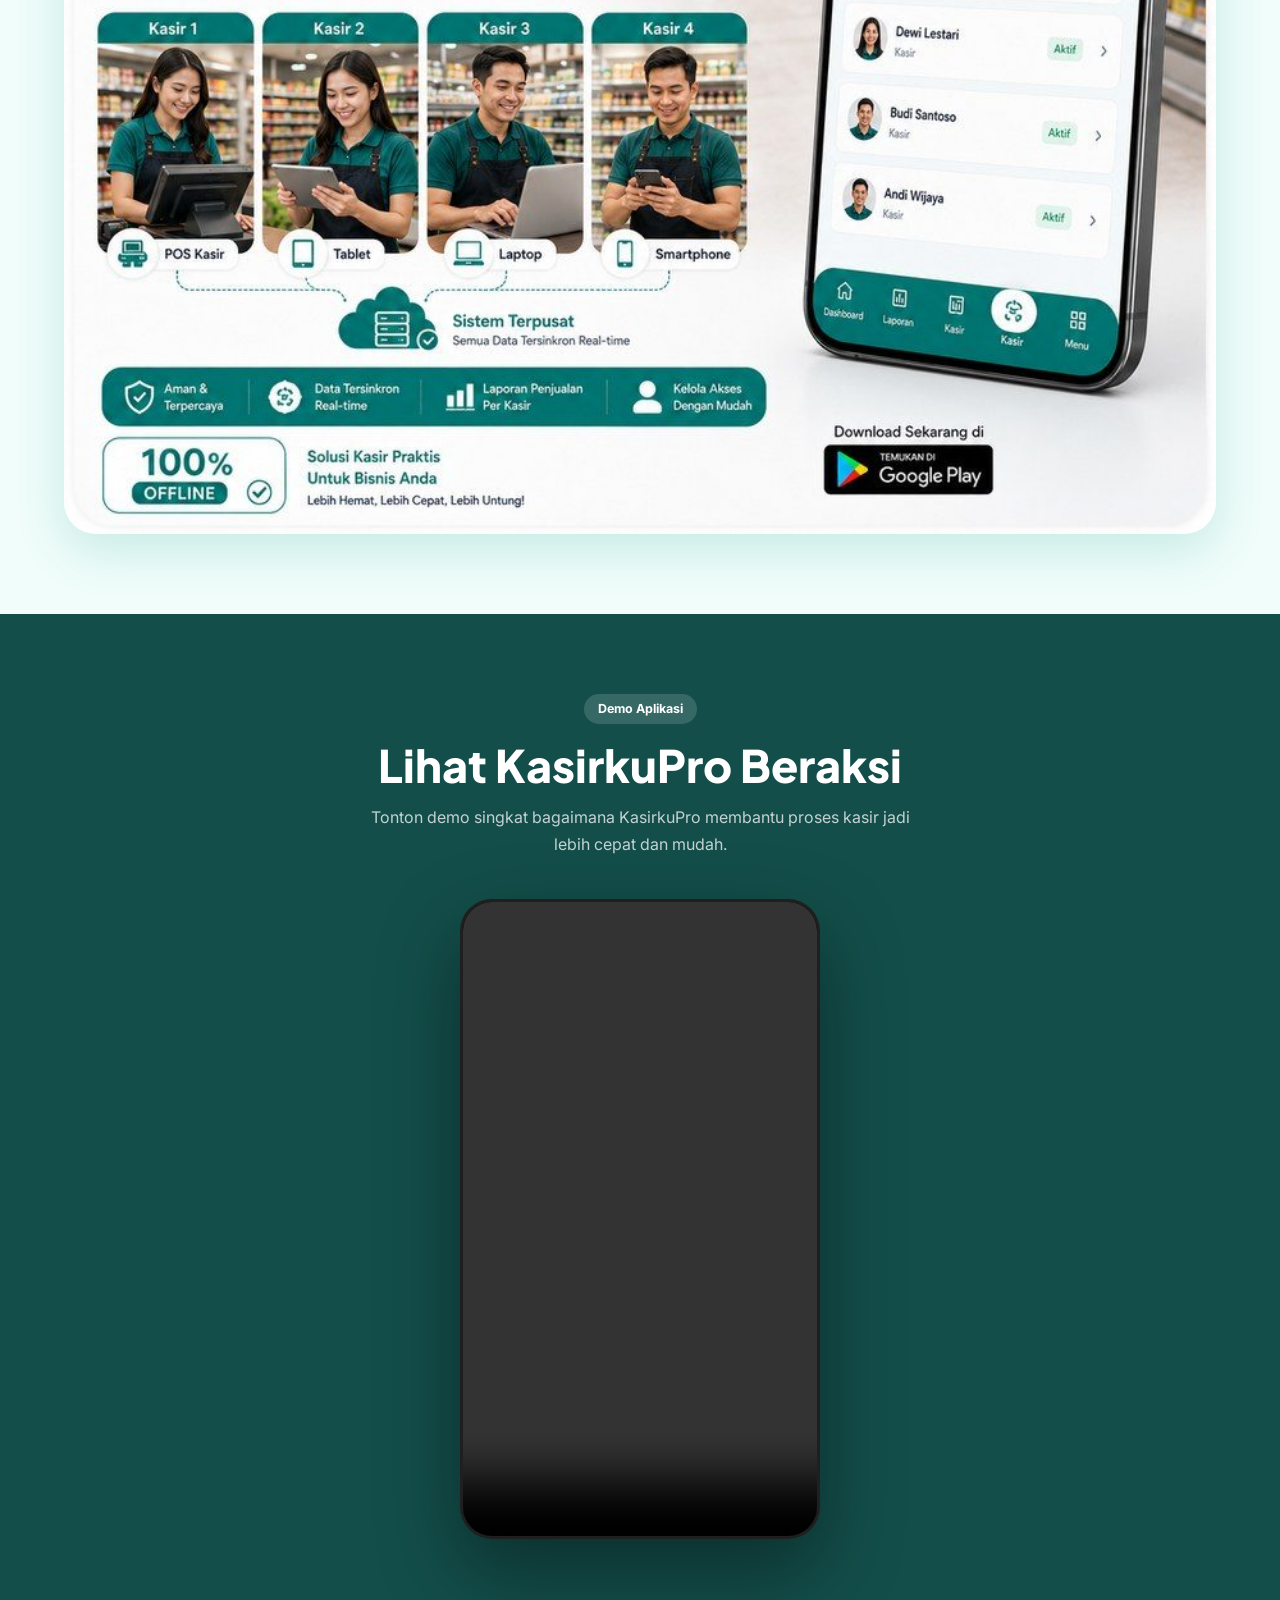
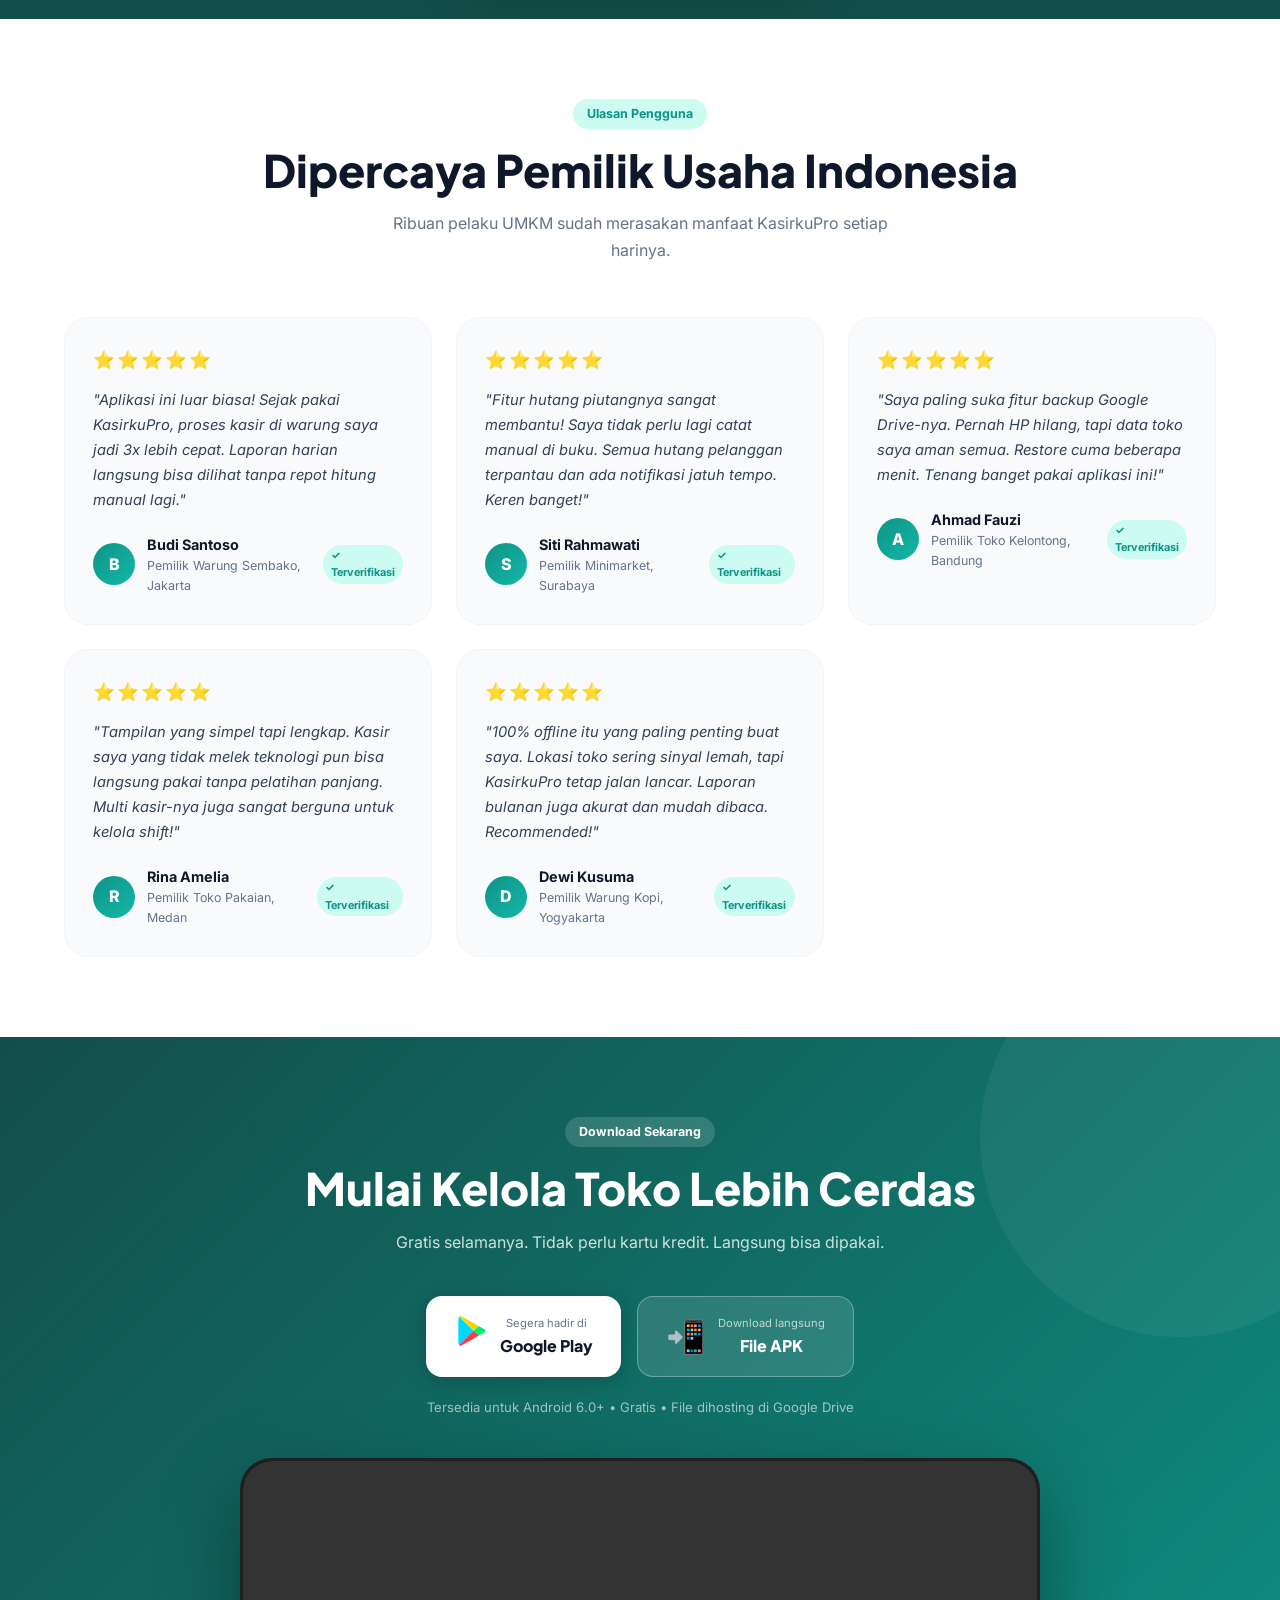
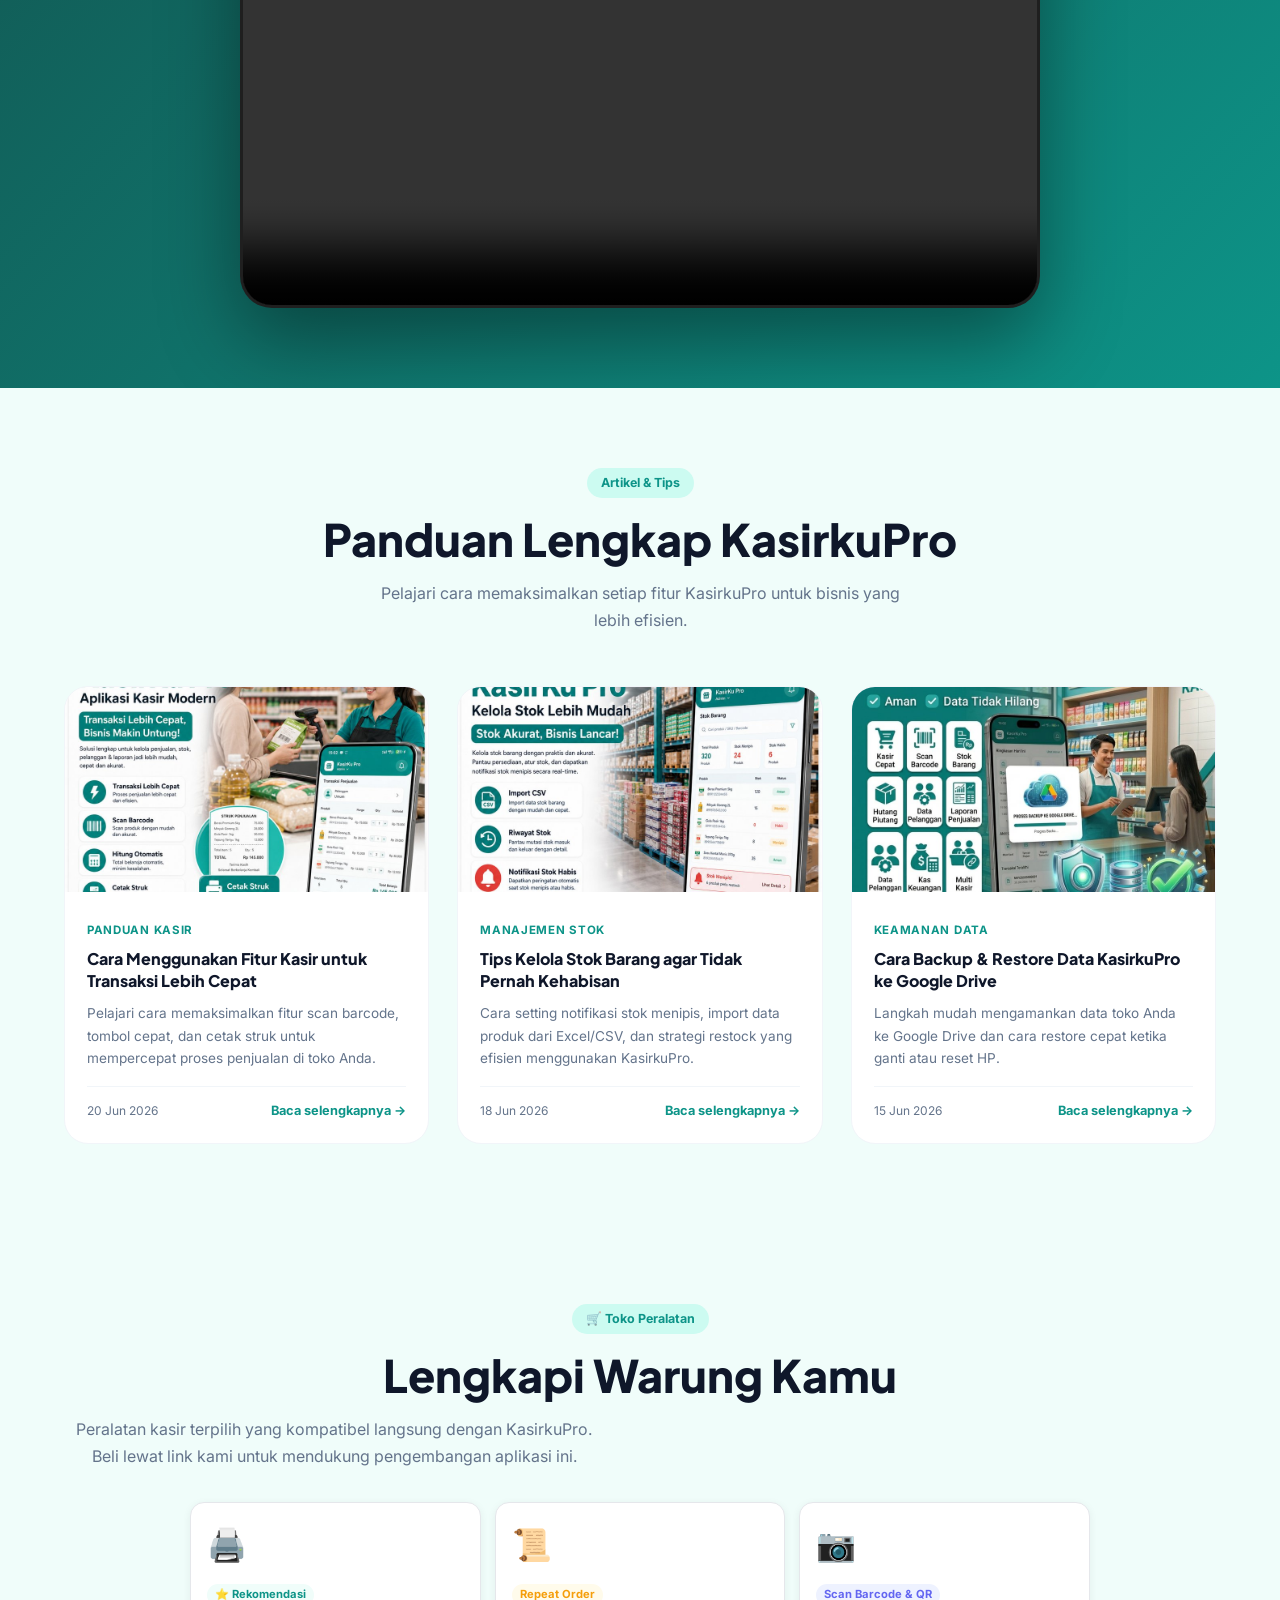
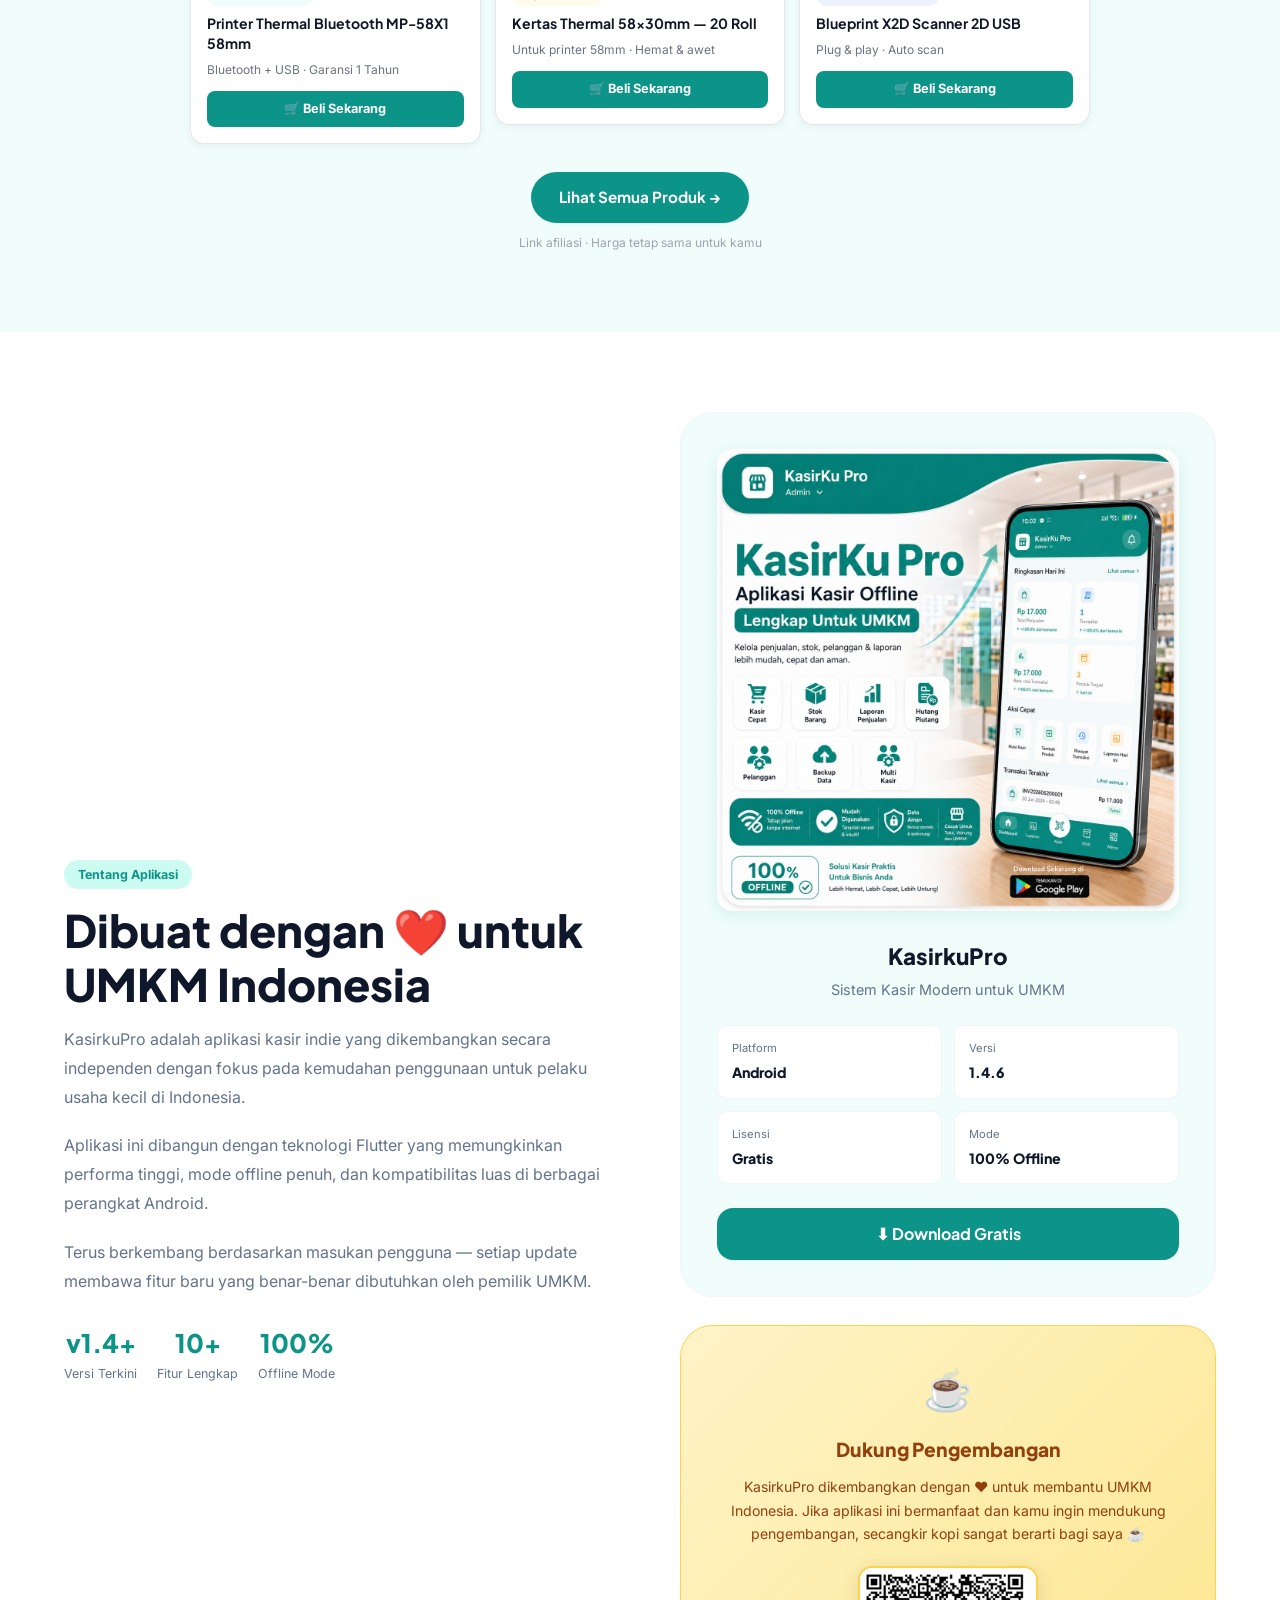
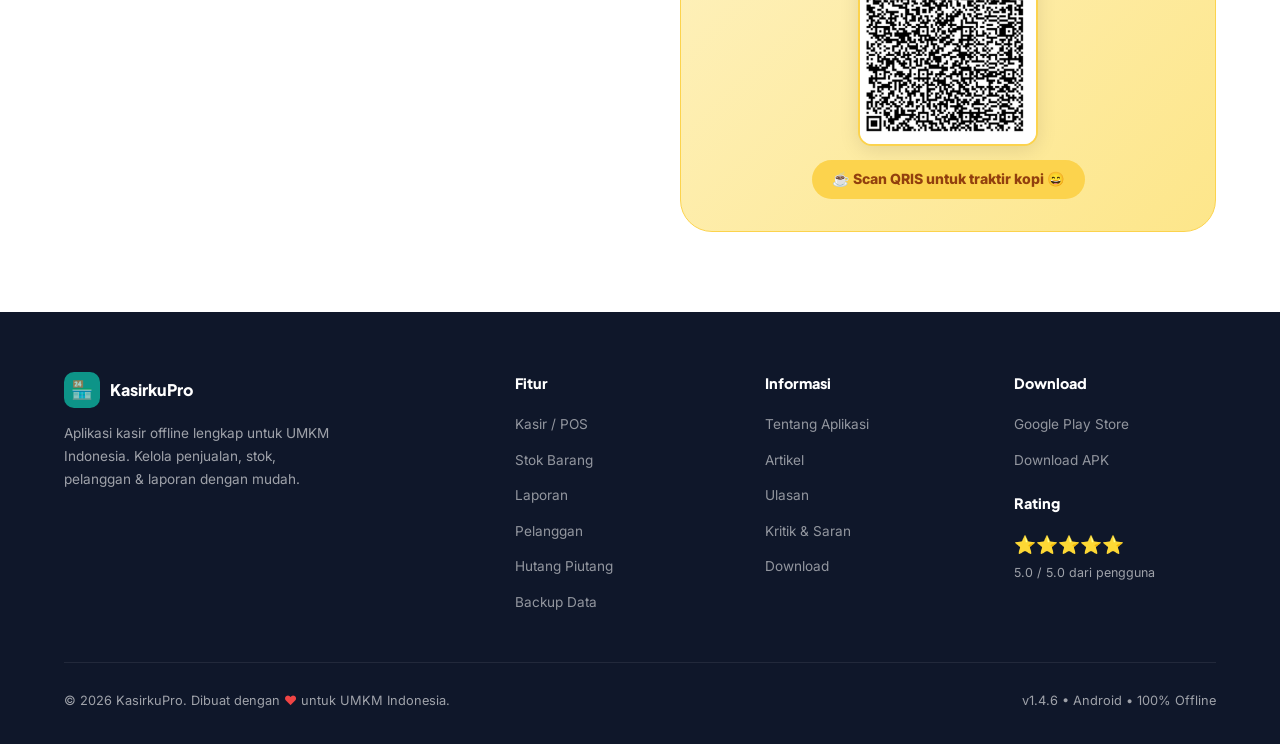
==== commit 292359e6: "feat: tambah halaman Toko Peralatan + section affiliate di landing page" ====
--- a/index.html
+++ b/index.html
@@ -23,6 +23,7 @@
     <li><a href="#video">Video</a></li>
     <li><a href="#ulasan">Ulasan</a></li>
     <li><a href="#postingan">Artikel</a></li>
+    <li><a href="toko.html">🛒 Toko</a></li>
     <li><a href="reports.html">Saran</a></li>
     <li><a href="#tentang">Tentang</a></li>
   </ul>
@@ -347,7 +348,7 @@
           <div class="dl-btn-name">Google Play</div>
         </div>
       </a>
-      <a href="https://drive.usercontent.google.com/download?id=1ro8TA1zC9V1z0CIFWPxOslX7J8Ez1kle&export=download&confirm=t" class="dl-btn dl-apk" target="_blank" rel="noopener">
+      <a href="https://drive.usercontent.google.com/download?id=1aCYrsoJI5RoVWzo75A5vASagmH14GP9W&export=download&confirm=t" class="dl-btn dl-apk" target="_blank" rel="noopener">
         <div class="dl-btn-icon">📲</div>
         <div>
           <div class="dl-btn-sub">Download langsung</div>
@@ -418,6 +419,55 @@
 </section>
 
 <!-- TENTANG & KOPI -->
+<section class="posts" id="toko" style="background:#f0fdfa;">
+  <div class="container">
+    <div style="text-align:center;margin-bottom:32px;">
+      <span class="section-tag">🛒 Toko Peralatan</span>
+      <h2 class="section-title">Lengkapi Warung Kamu</h2>
+      <p class="section-sub">Peralatan kasir terpilih yang kompatibel langsung dengan KasirkuPro. Beli lewat link kami untuk mendukung pengembangan aplikasi ini.</p>
+    </div>
+    <div style="display:grid;grid-template-columns:repeat(auto-fill,minmax(220px,1fr));gap:14px;max-width:900px;margin:0 auto 28px;">
+
+      <a href="https://vt.tokopedia.com/t/ZS961j6f4tnEY-RSwKw/" target="_blank" rel="noopener" style="text-decoration:none;" class="reveal">
+        <div style="background:white;border-radius:14px;padding:16px;border:1px solid #e5e7eb;box-shadow:0 2px 8px rgba(0,0,0,0.06);transition:transform 0.2s;" onmouseover="this.style.transform='translateY(-4px)'" onmouseout="this.style.transform='translateY(0)'">
+          <div style="font-size:2rem;margin-bottom:10px;">🖨️</div>
+          <div style="font-size:0.7rem;font-weight:700;color:var(--tosca);background:#f0fdfa;display:inline-block;padding:2px 8px;border-radius:20px;margin-bottom:8px;">⭐ Rekomendasi</div>
+          <div style="font-family:'Plus Jakarta Sans',sans-serif;font-weight:700;font-size:0.88rem;color:#111827;line-height:1.4;margin-bottom:6px;">Printer Thermal Bluetooth MP-58X1 58mm</div>
+          <div style="font-size:0.75rem;color:#6b7280;margin-bottom:12px;">Bluetooth + USB · Garansi 1 Tahun</div>
+          <div style="background:var(--tosca);color:white;text-align:center;padding:8px;border-radius:8px;font-weight:700;font-size:0.8rem;">🛒 Beli Sekarang</div>
+        </div>
+      </a>
+
+      <a href="https://vt.tokopedia.com/t/ZS961Mnb3maoh-nhWCA/" target="_blank" rel="noopener" style="text-decoration:none;" class="reveal">
+        <div style="background:white;border-radius:14px;padding:16px;border:1px solid #e5e7eb;box-shadow:0 2px 8px rgba(0,0,0,0.06);transition:transform 0.2s;" onmouseover="this.style.transform='translateY(-4px)'" onmouseout="this.style.transform='translateY(0)'">
+          <div style="font-size:2rem;margin-bottom:10px;">📜</div>
+          <div style="font-size:0.7rem;font-weight:700;color:#f59e0b;background:#fffbeb;display:inline-block;padding:2px 8px;border-radius:20px;margin-bottom:8px;">Repeat Order</div>
+          <div style="font-family:'Plus Jakarta Sans',sans-serif;font-weight:700;font-size:0.88rem;color:#111827;line-height:1.4;margin-bottom:6px;">Kertas Thermal 58x30mm — 20 Roll</div>
+          <div style="font-size:0.75rem;color:#6b7280;margin-bottom:12px;">Untuk printer 58mm · Hemat & awet</div>
+          <div style="background:var(--tosca);color:white;text-align:center;padding:8px;border-radius:8px;font-weight:700;font-size:0.8rem;">🛒 Beli Sekarang</div>
+        </div>
+      </a>
+
+      <a href="https://vt.tokopedia.com/t/ZS961hH7U2CjB-FBDbO/" target="_blank" rel="noopener" style="text-decoration:none;" class="reveal">
+        <div style="background:white;border-radius:14px;padding:16px;border:1px solid #e5e7eb;box-shadow:0 2px 8px rgba(0,0,0,0.06);transition:transform 0.2s;" onmouseover="this.style.transform='translateY(-4px)'" onmouseout="this.style.transform='translateY(0)'">
+          <div style="font-size:2rem;margin-bottom:10px;">📷</div>
+          <div style="font-size:0.7rem;font-weight:700;color:#6366f1;background:#eef2ff;display:inline-block;padding:2px 8px;border-radius:20px;margin-bottom:8px;">Scan Barcode & QR</div>
+          <div style="font-family:'Plus Jakarta Sans',sans-serif;font-weight:700;font-size:0.88rem;color:#111827;line-height:1.4;margin-bottom:6px;">Blueprint X2D Scanner 2D USB</div>
+          <div style="font-size:0.75rem;color:#6b7280;margin-bottom:12px;">Plug & play · Auto scan</div>
+          <div style="background:var(--tosca);color:white;text-align:center;padding:8px;border-radius:8px;font-weight:700;font-size:0.8rem;">🛒 Beli Sekarang</div>
+        </div>
+      </a>
+
+    </div>
+    <div style="text-align:center;">
+      <a href="toko.html" style="display:inline-flex;align-items:center;gap:8px;background:var(--tosca);color:white;padding:13px 28px;border-radius:50px;font-family:'Plus Jakarta Sans',sans-serif;font-weight:700;text-decoration:none;font-size:0.95rem;transition:background 0.2s;" onmouseover="this.style.background='var(--tosca-dark)'" onmouseout="this.style.background='var(--tosca)'">
+        Lihat Semua Produk →
+      </a>
+      <p style="font-size:0.75rem;color:#9ca3af;margin-top:10px;">Link afiliasi · Harga tetap sama untuk kamu</p>
+    </div>
+  </div>
+</section>
+
 <section class="about" id="tentang">
   <div class="container">
     <div class="about-inner">
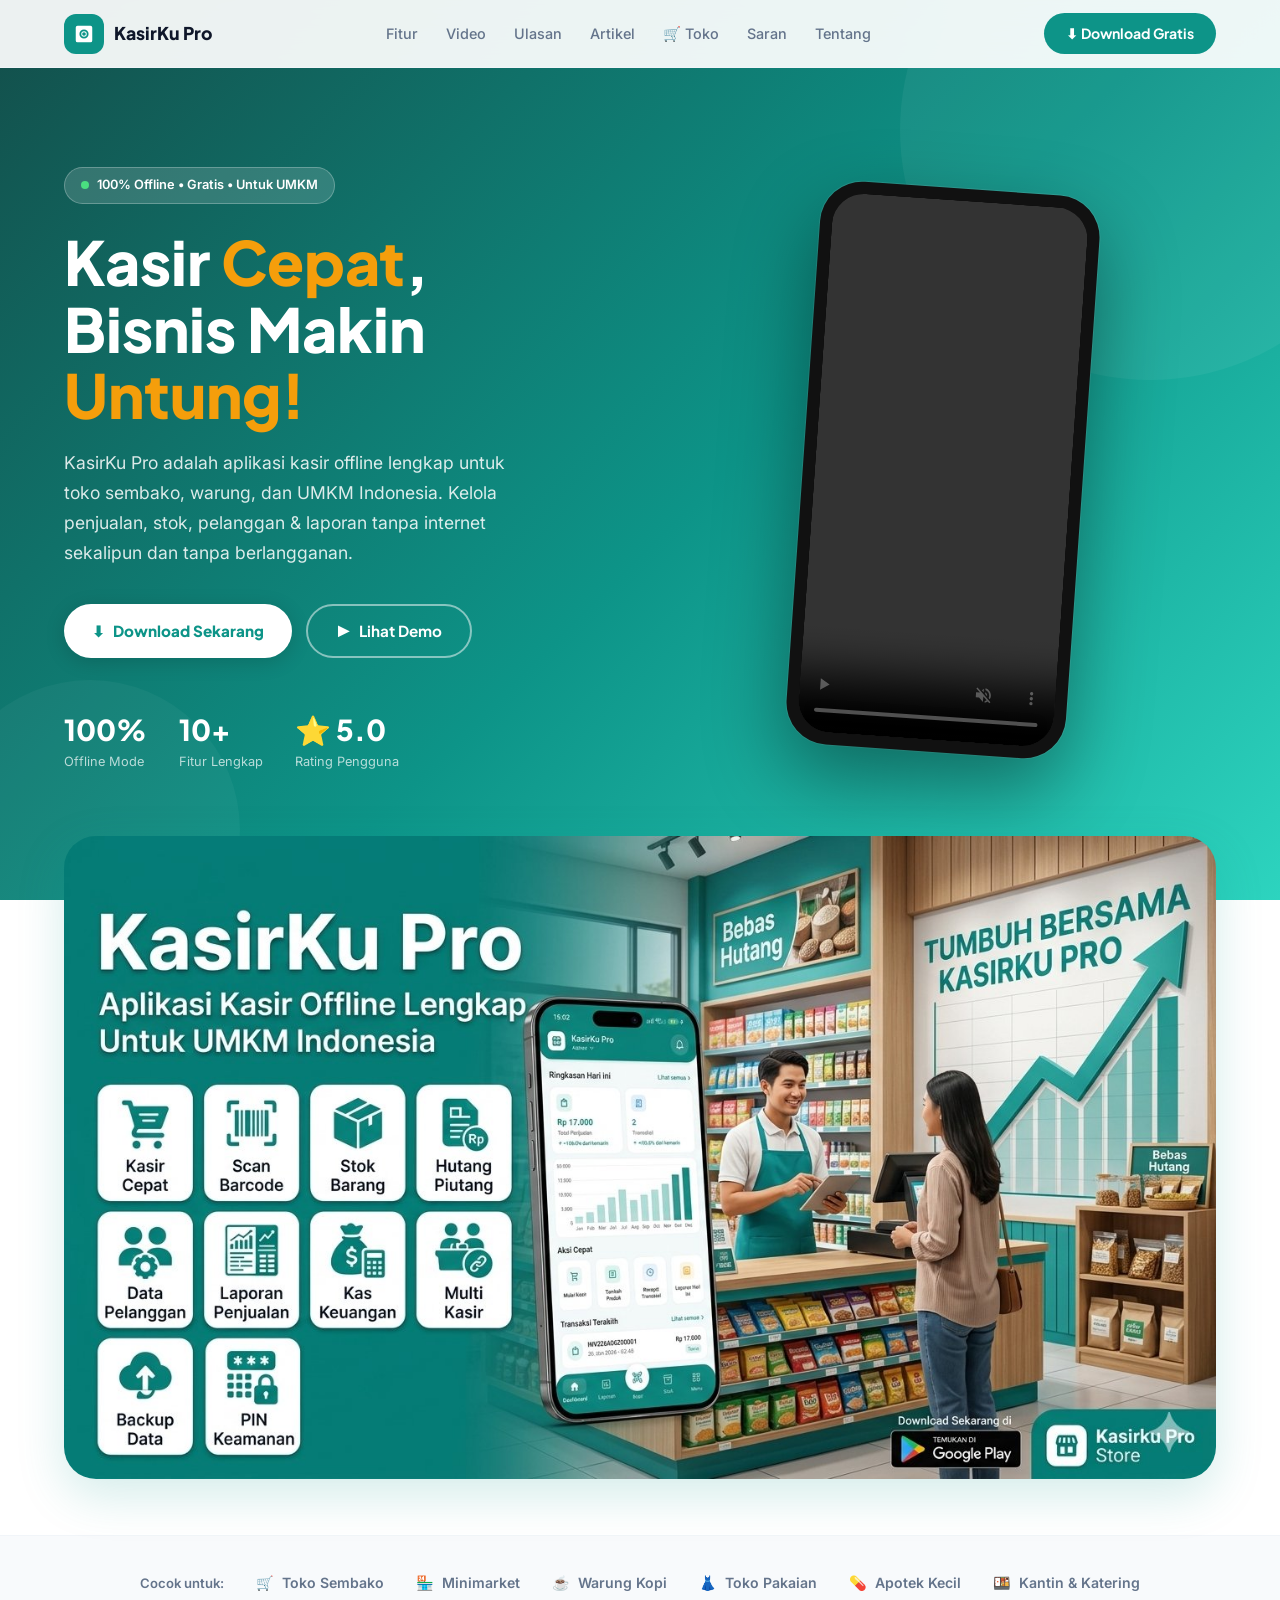
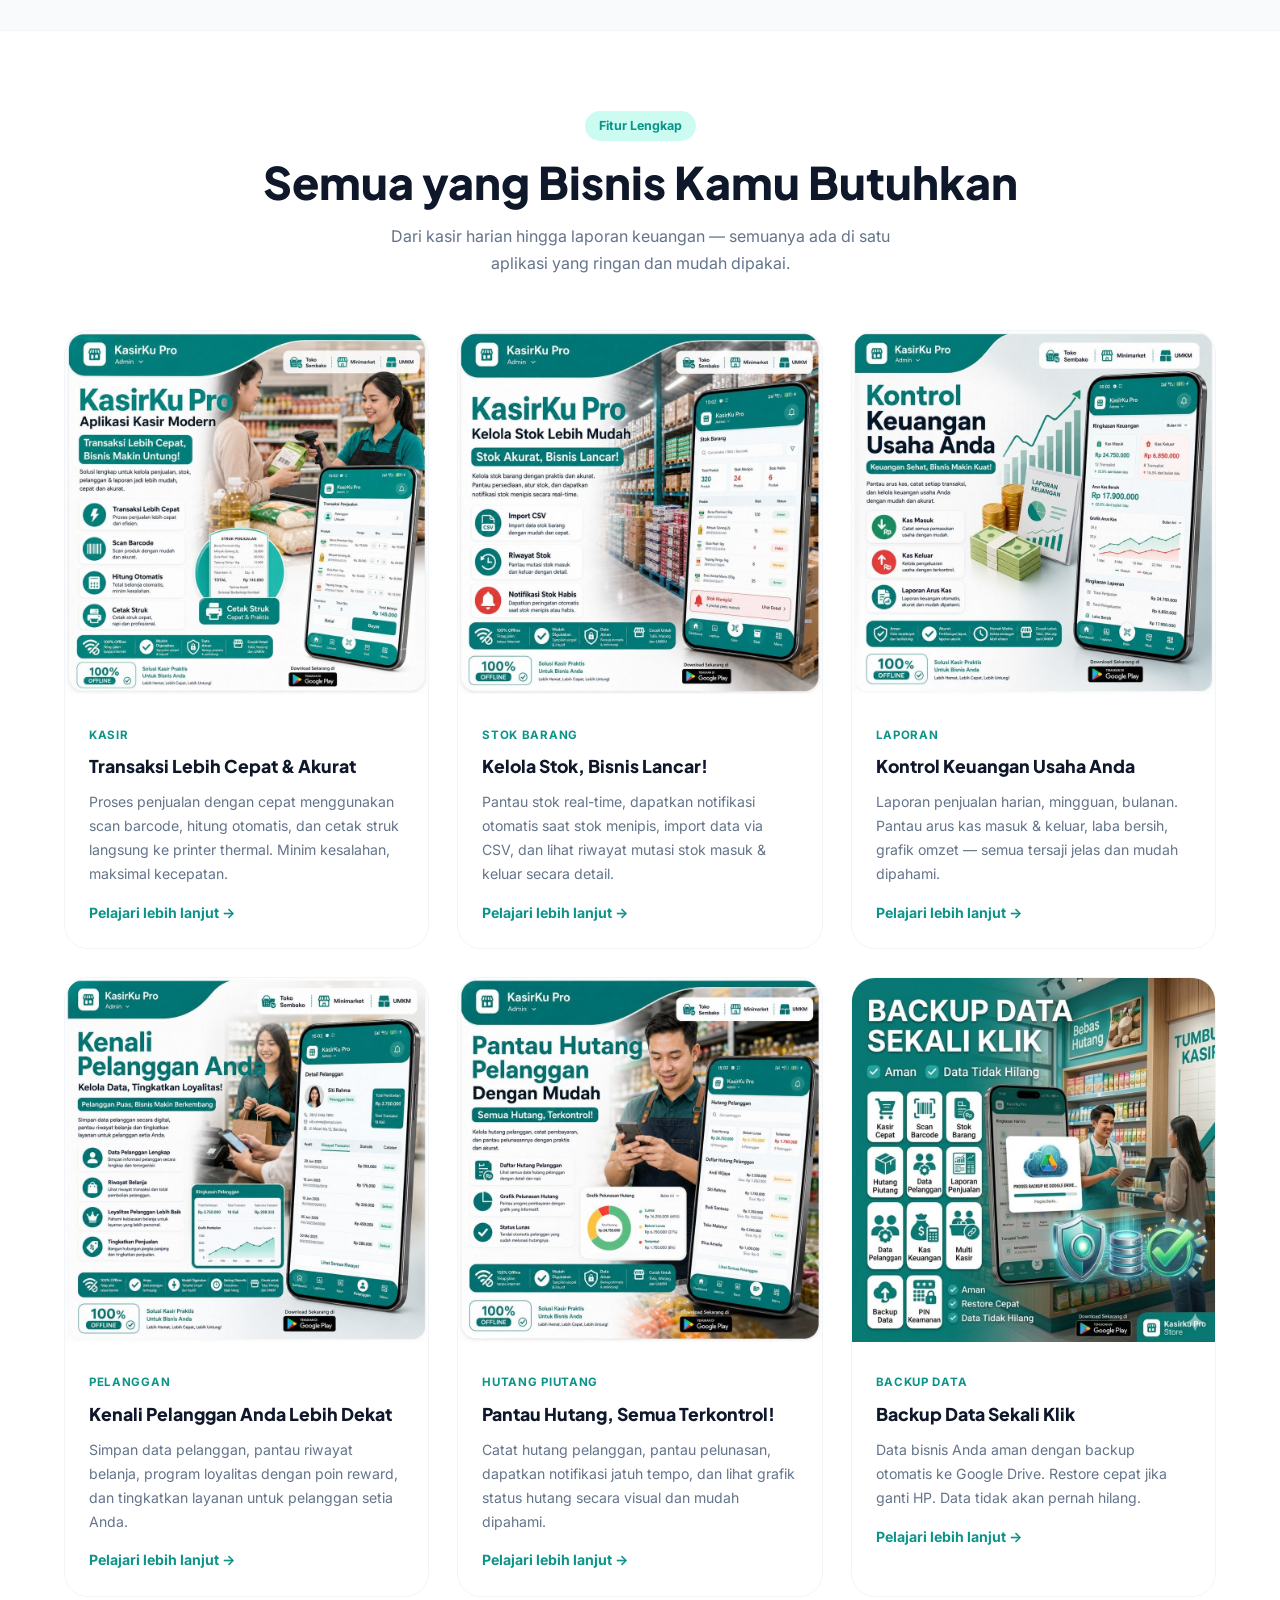
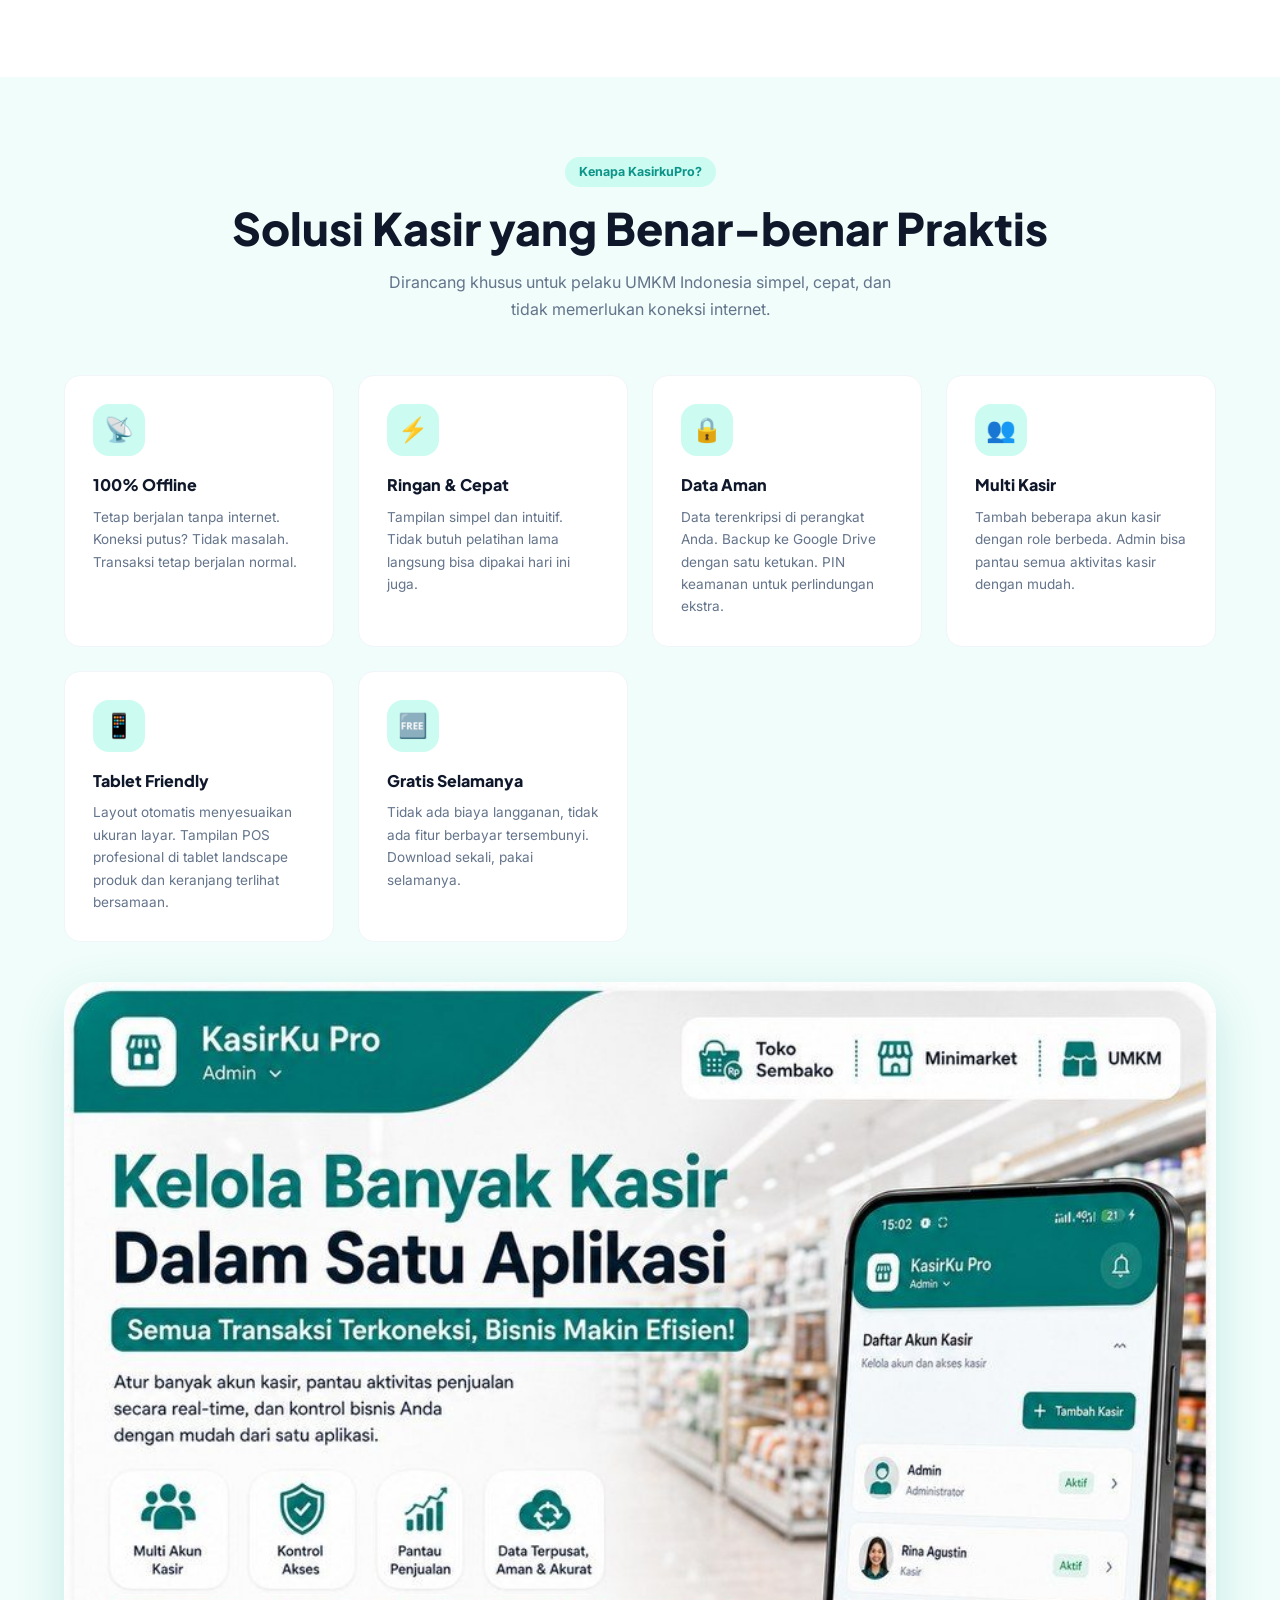
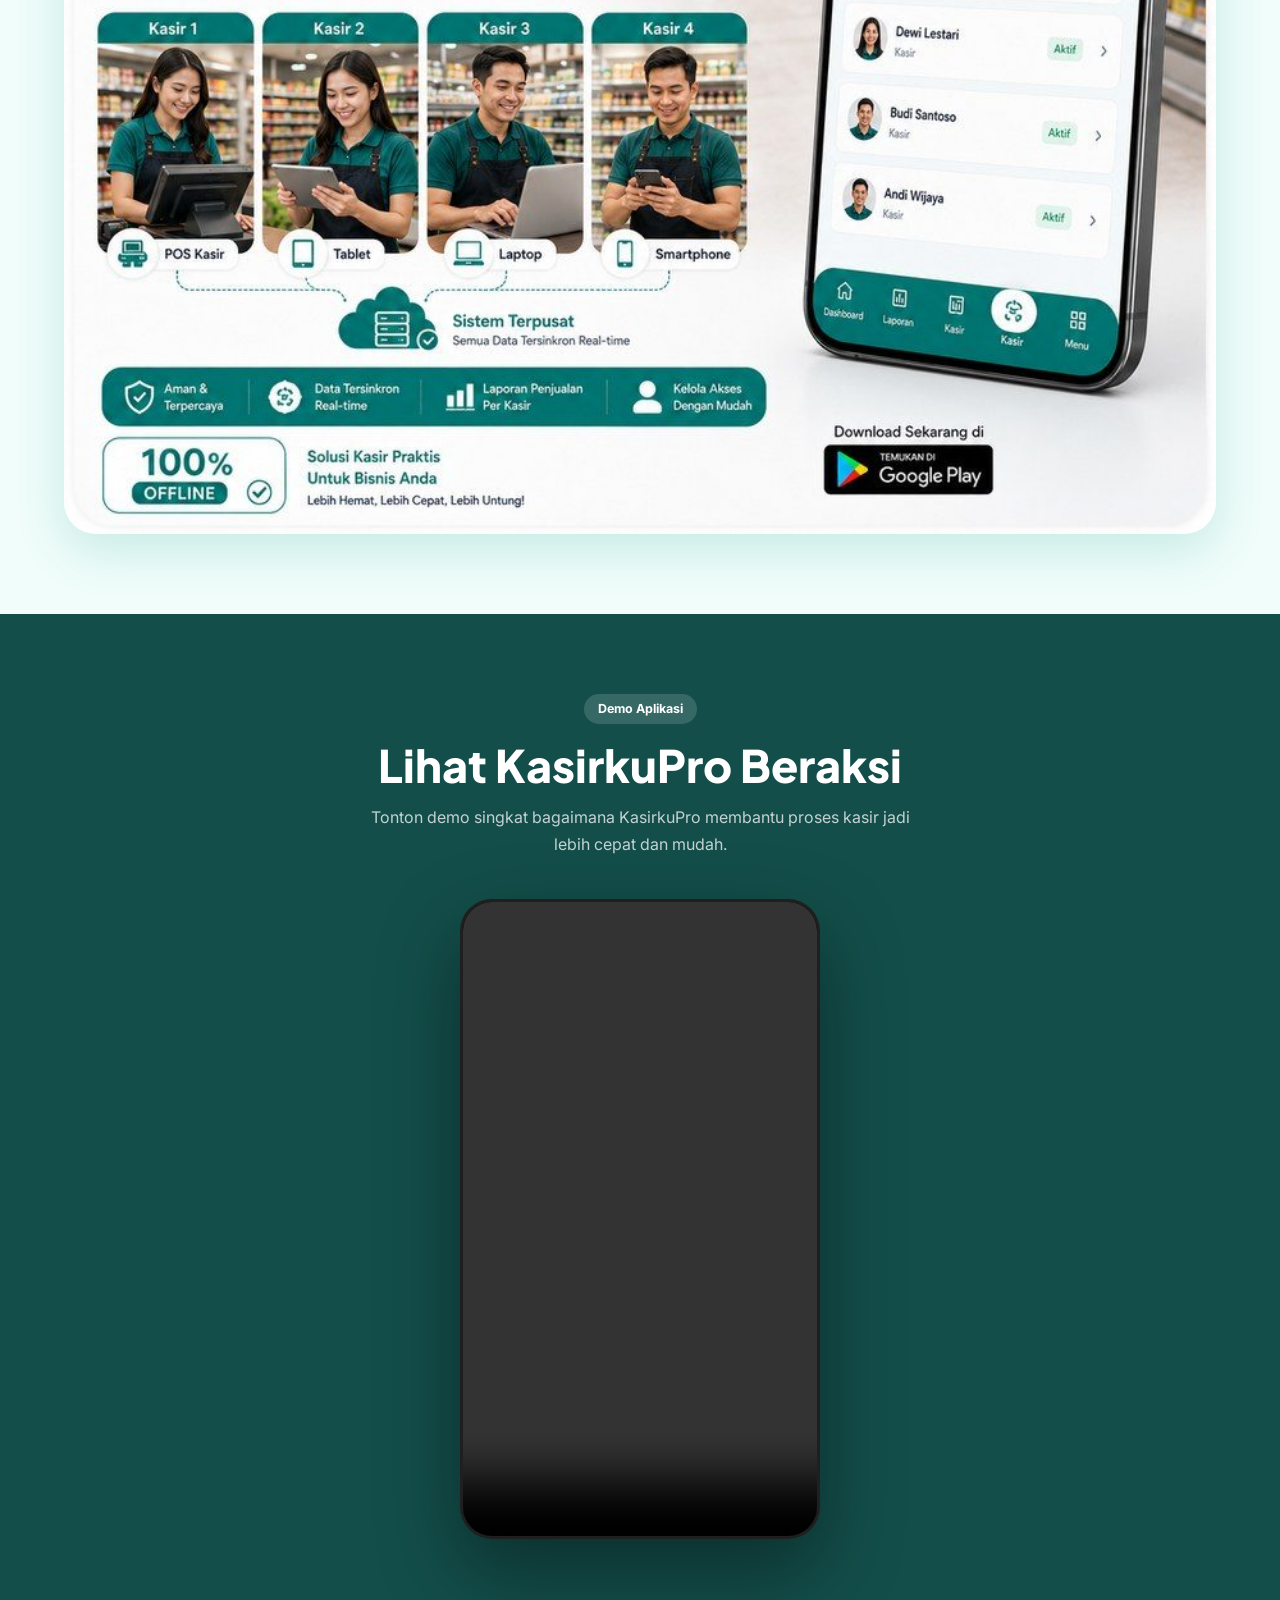
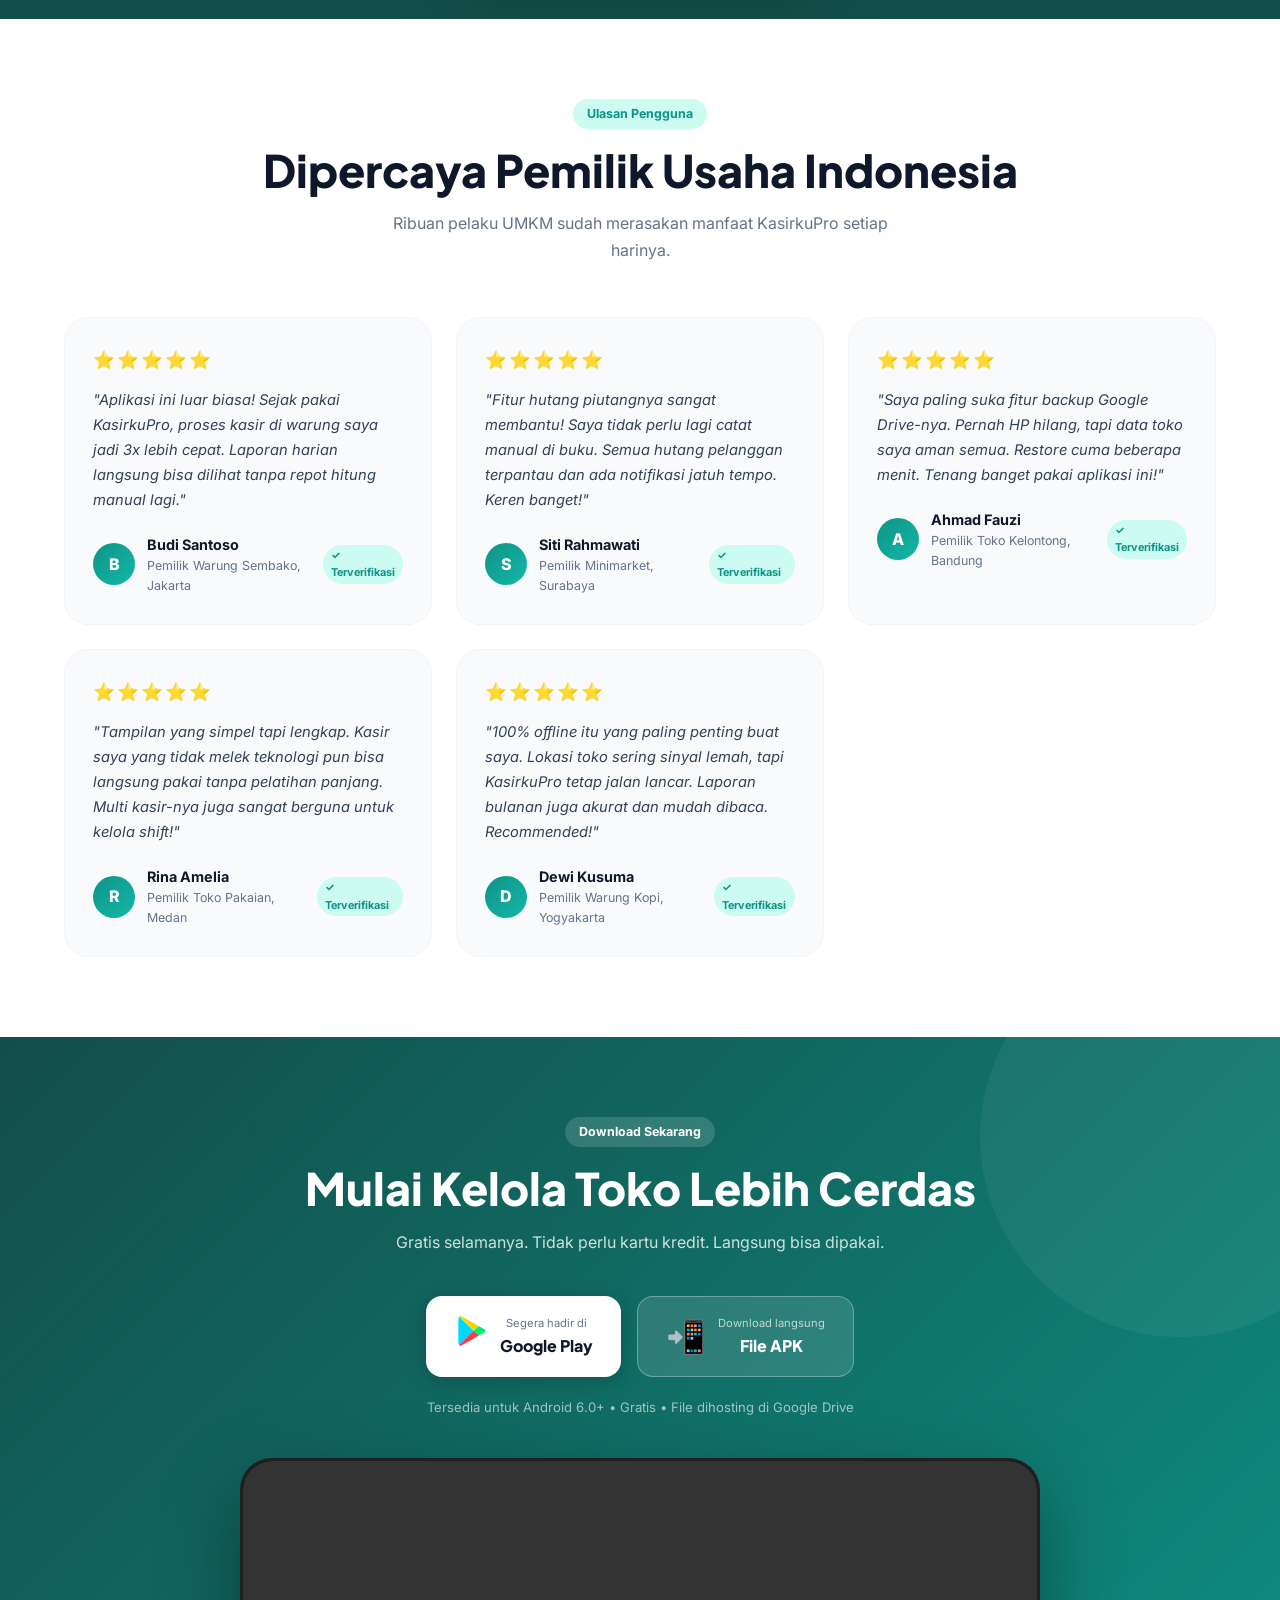
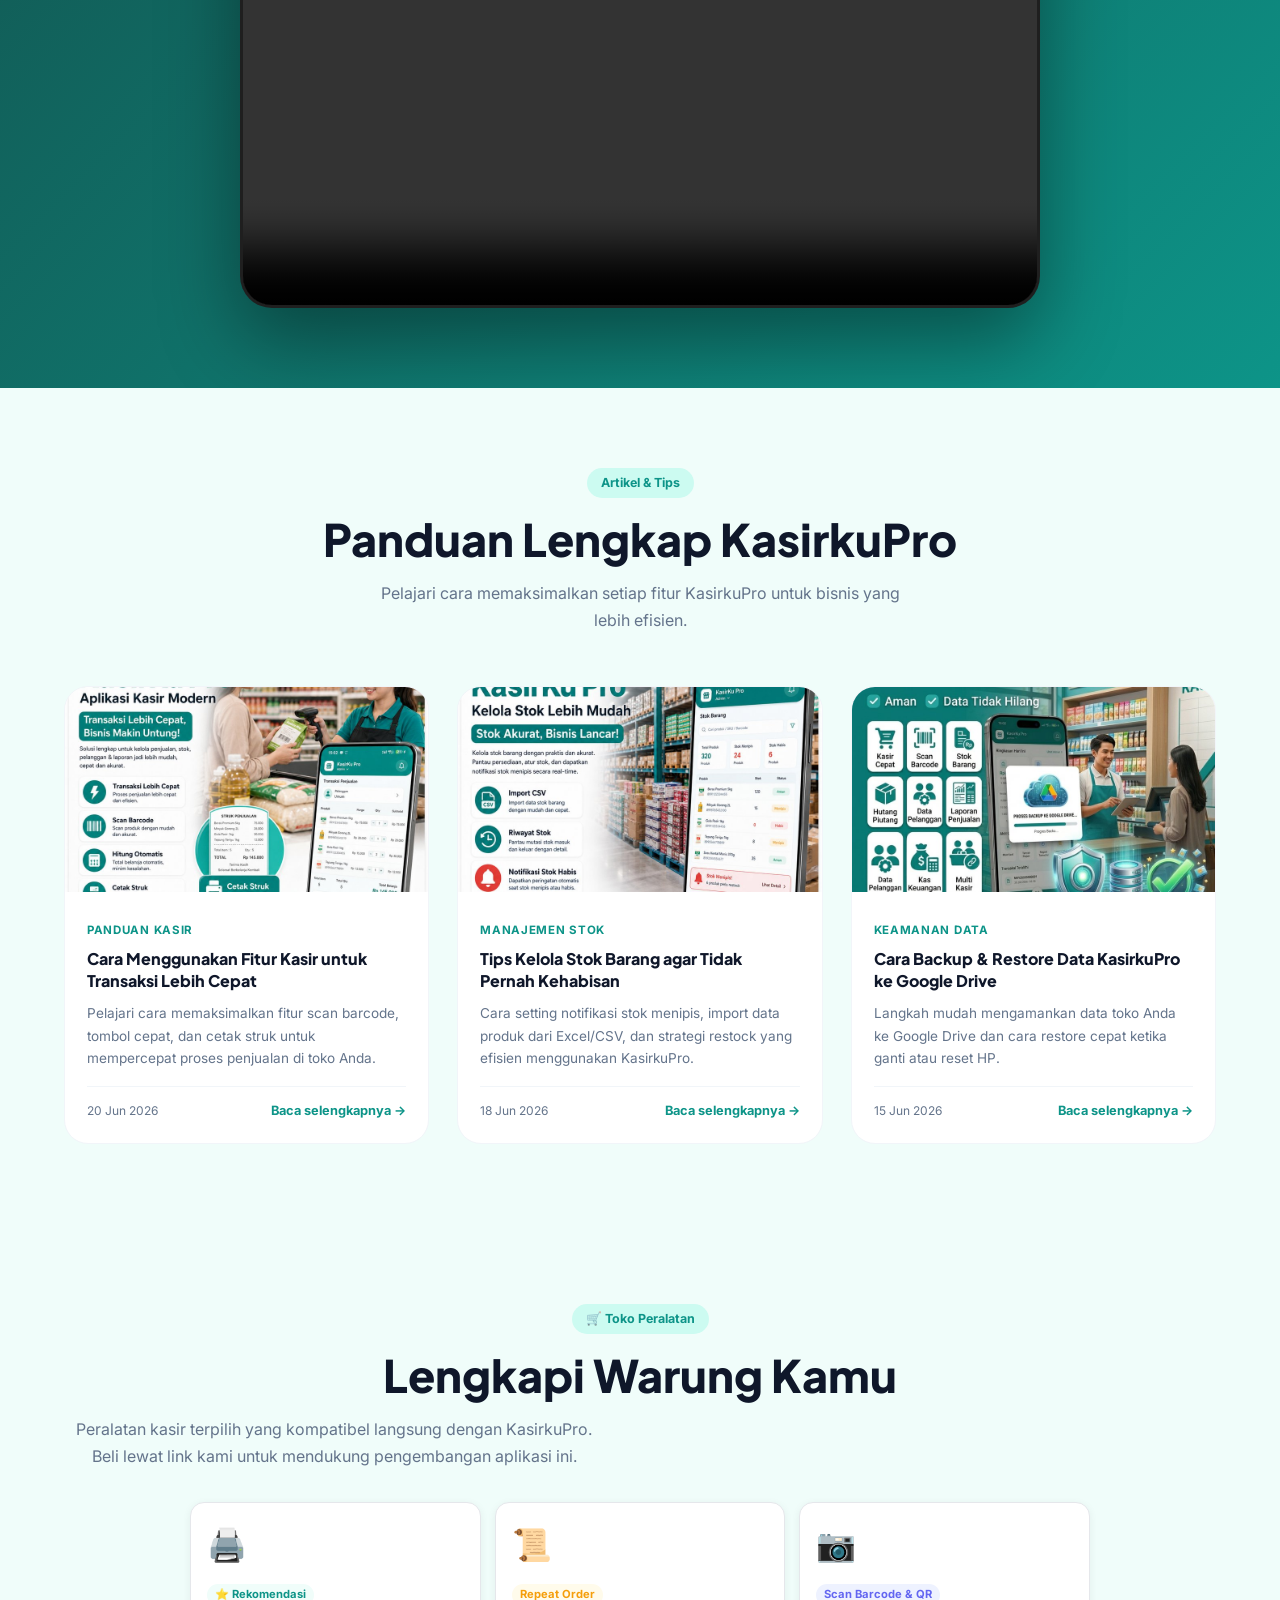
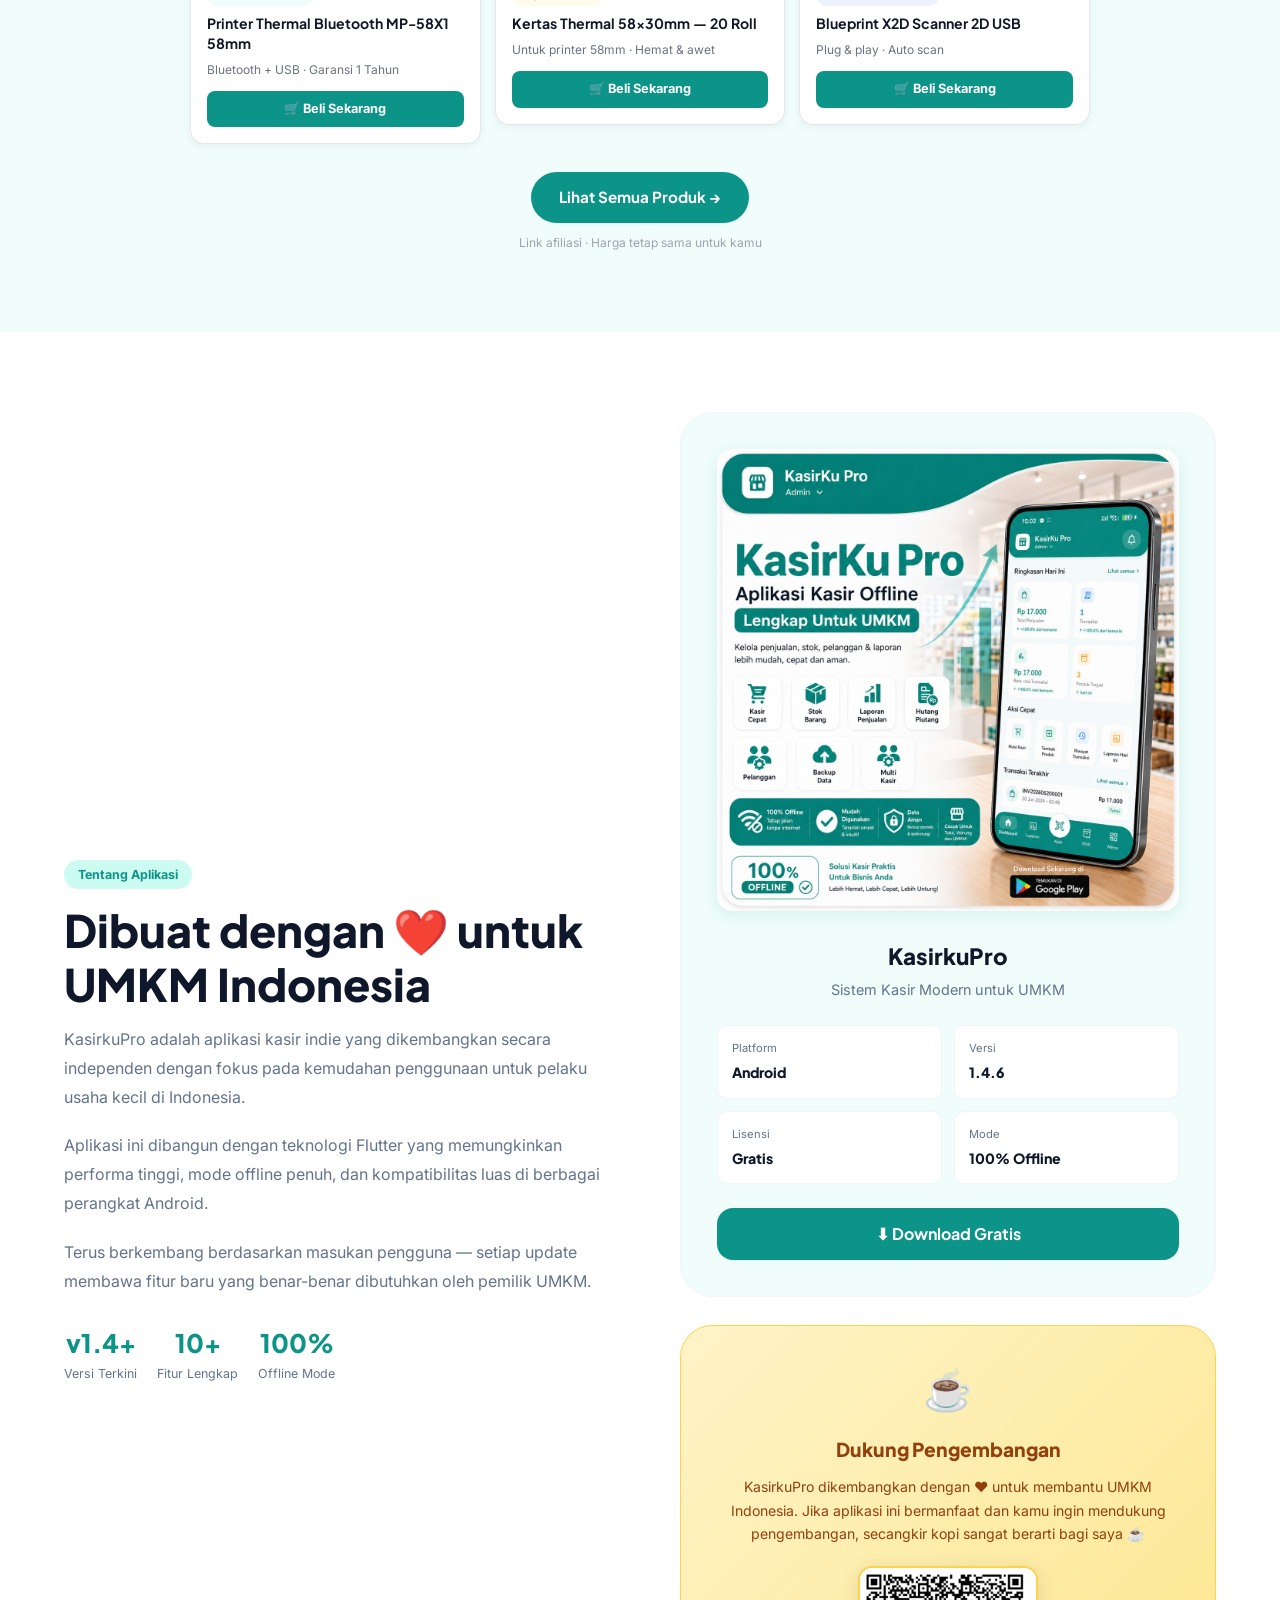
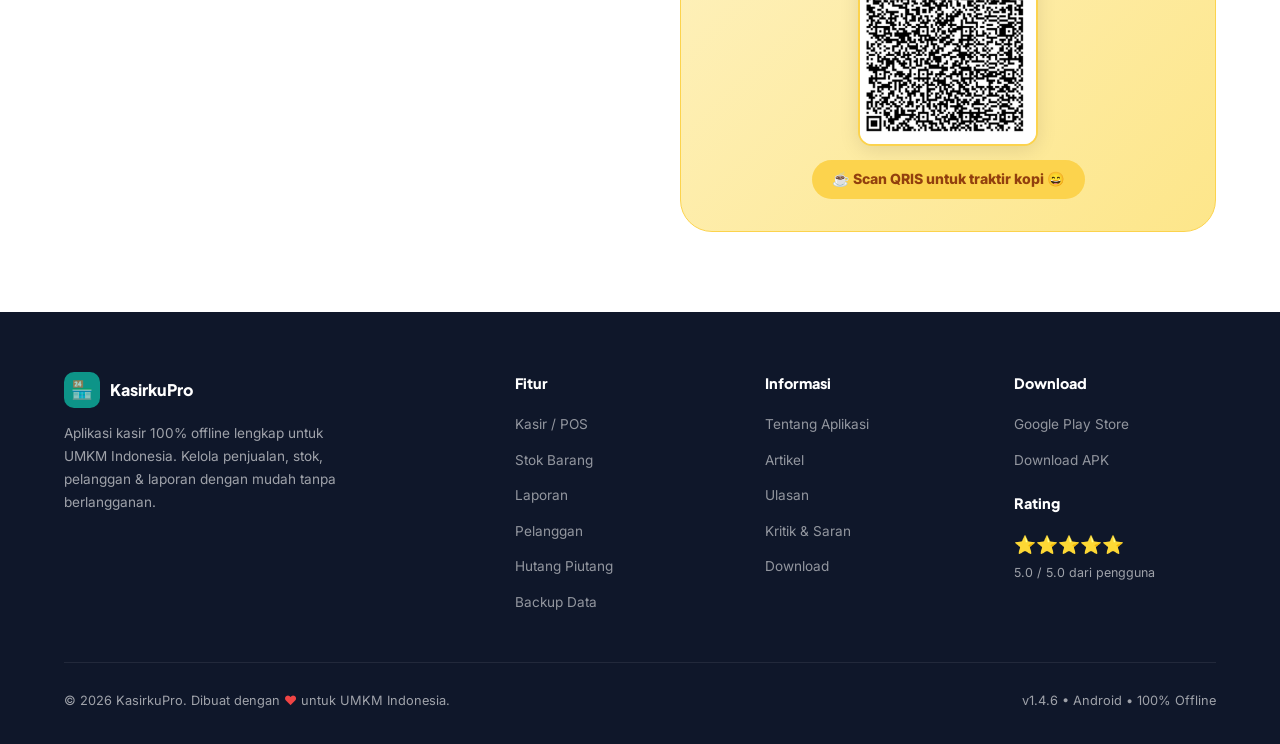
==== commit 6082074f: "Update index.html" ====
--- a/index.html
+++ b/index.html
@@ -53,7 +53,7 @@
         100% Offline • Gratis • Untuk UMKM
       </div>
       <h1>Kasir <span>Cepat</span>,<br>Bisnis Makin <span>Untung!</span></h1>
-      <p class="hero-sub">KasirKu Pro adalah aplikasi kasir offline lengkap untuk toko sembako, warung, dan UMKM Indonesia. Kelola penjualan, stok, pelanggan & laporan — tanpa internet sekalipun.</p>
+      <p class="hero-sub">KasirKu Pro adalah aplikasi kasir offline lengkap untuk toko sembako, warung, dan UMKM Indonesia. Kelola penjualan, stok, pelanggan & laporan tanpa internet sekalipun dan tanpa berlangganan.</p>
       <div class="hero-btns">
         <a href="#download" class="btn-primary">
           <span>⬇</span> Download Sekarang
@@ -189,7 +189,7 @@
     <div class="text-center reveal">
       <span class="section-tag">Kenapa KasirkuPro?</span>
       <h2 class="section-title">Solusi Kasir yang Benar-benar Praktis</h2>
-      <p class="section-sub">Dirancang khusus untuk pelaku UMKM Indonesia — simpel, cepat, dan tidak memerlukan koneksi internet.</p>
+      <p class="section-sub">Dirancang khusus untuk pelaku UMKM Indonesia simpel, cepat, dan tidak memerlukan koneksi internet.</p>
     </div>
     <div class="why-grid">
       <div class="why-item reveal">
@@ -200,7 +200,7 @@
       <div class="why-item reveal">
         <div class="why-icon">⚡</div>
         <div class="why-title">Ringan & Cepat</div>
-        <div class="why-desc">Tampilan simpel dan intuitif. Tidak butuh pelatihan lama — langsung bisa dipakai hari ini juga.</div>
+        <div class="why-desc">Tampilan simpel dan intuitif. Tidak butuh pelatihan lama langsung bisa dipakai hari ini juga.</div>
       </div>
       <div class="why-item reveal">
         <div class="why-icon">🔒</div>
@@ -215,7 +215,7 @@
       <div class="why-item reveal">
         <div class="why-icon">📱</div>
         <div class="why-title">Tablet Friendly</div>
-        <div class="why-desc">Layout otomatis menyesuaikan ukuran layar. Tampilan POS profesional di tablet landscape — produk dan keranjang terlihat bersamaan.</div>
+        <div class="why-desc">Layout otomatis menyesuaikan ukuran layar. Tampilan POS profesional di tablet landscape produk dan keranjang terlihat bersamaan.</div>
       </div>
       <div class="why-item reveal">
         <div class="why-icon">🆓</div>
@@ -547,7 +547,7 @@
           <div class="footer-logo-icon">🏪</div>
           <span class="footer-logo-text">KasirkuPro</span>
         </div>
-        <p class="footer-desc">Aplikasi kasir offline lengkap untuk UMKM Indonesia. Kelola penjualan, stok, pelanggan & laporan dengan mudah.</p>
+        <p class="footer-desc">Aplikasi kasir 100% offline lengkap untuk UMKM Indonesia. Kelola penjualan, stok, pelanggan & laporan dengan mudah tanpa berlangganan.</p>
       </div>
       <div>
         <div class="footer-col-title">Fitur</div>
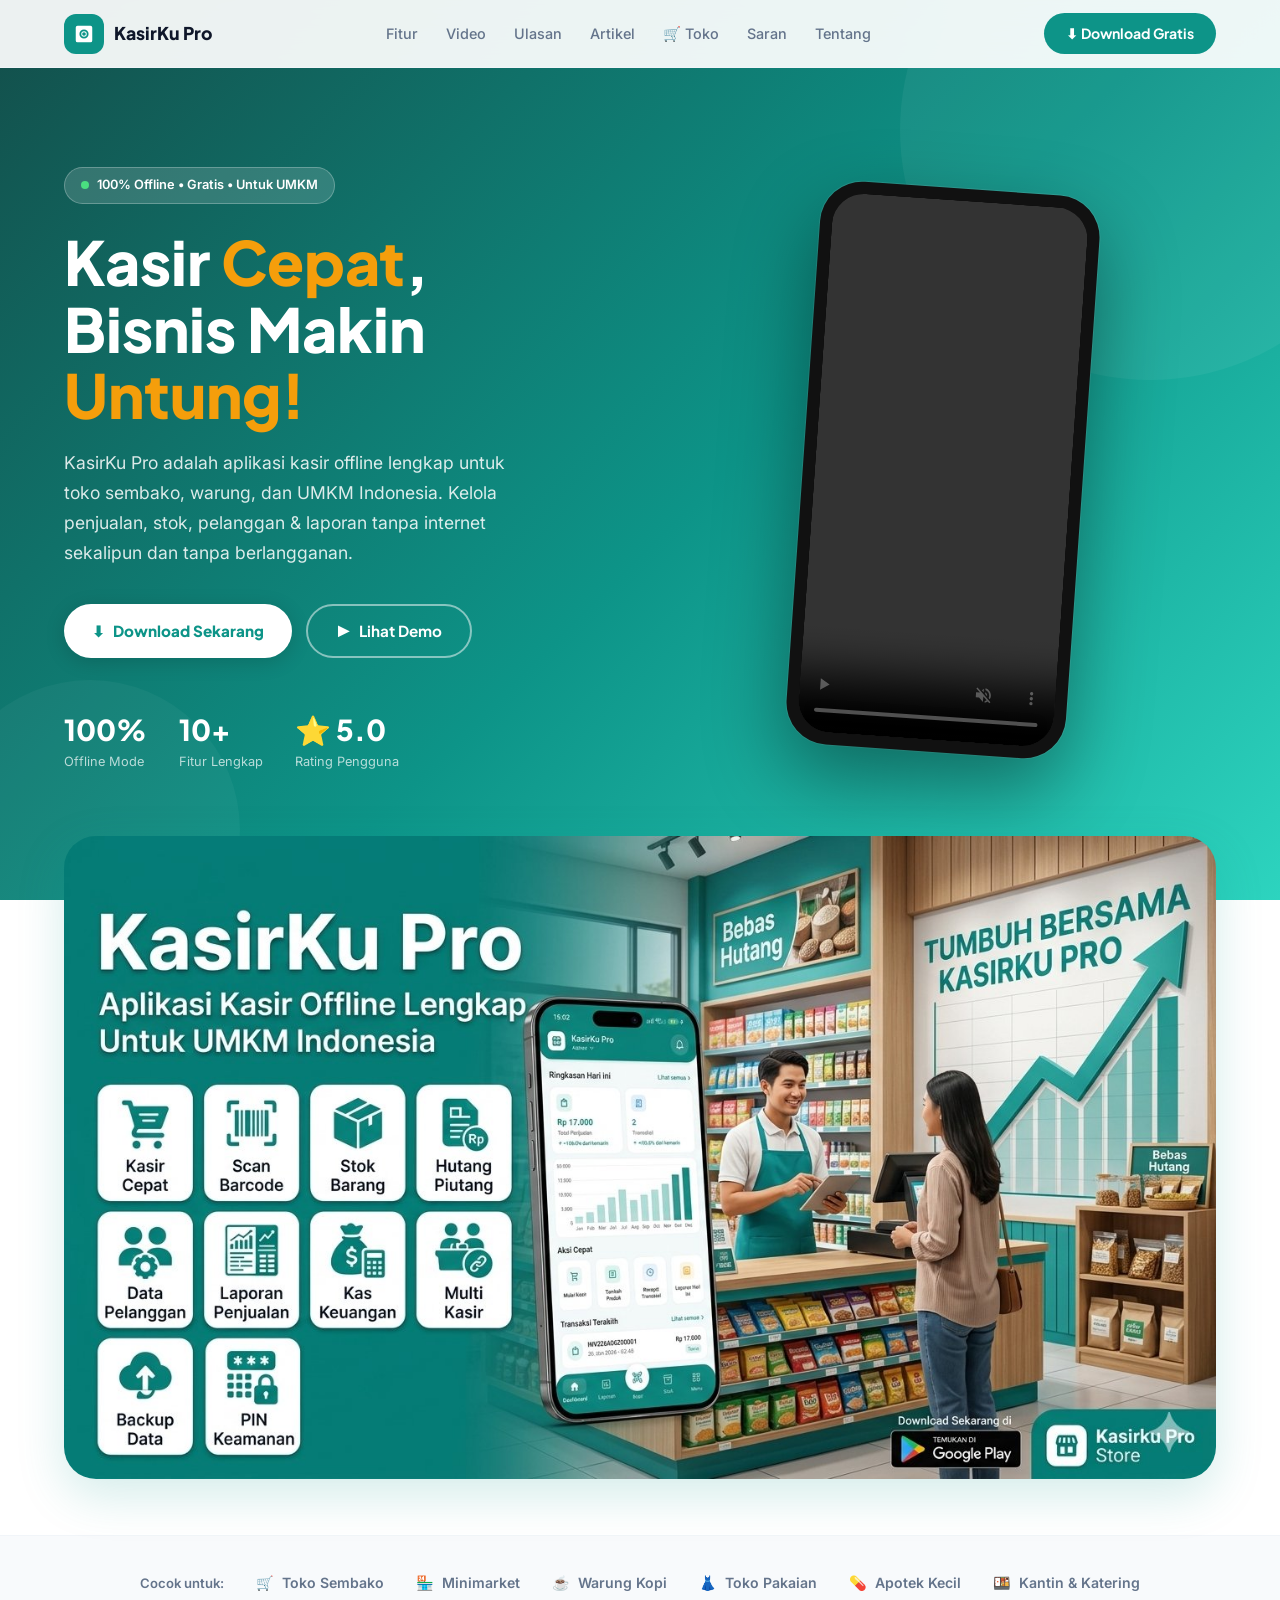
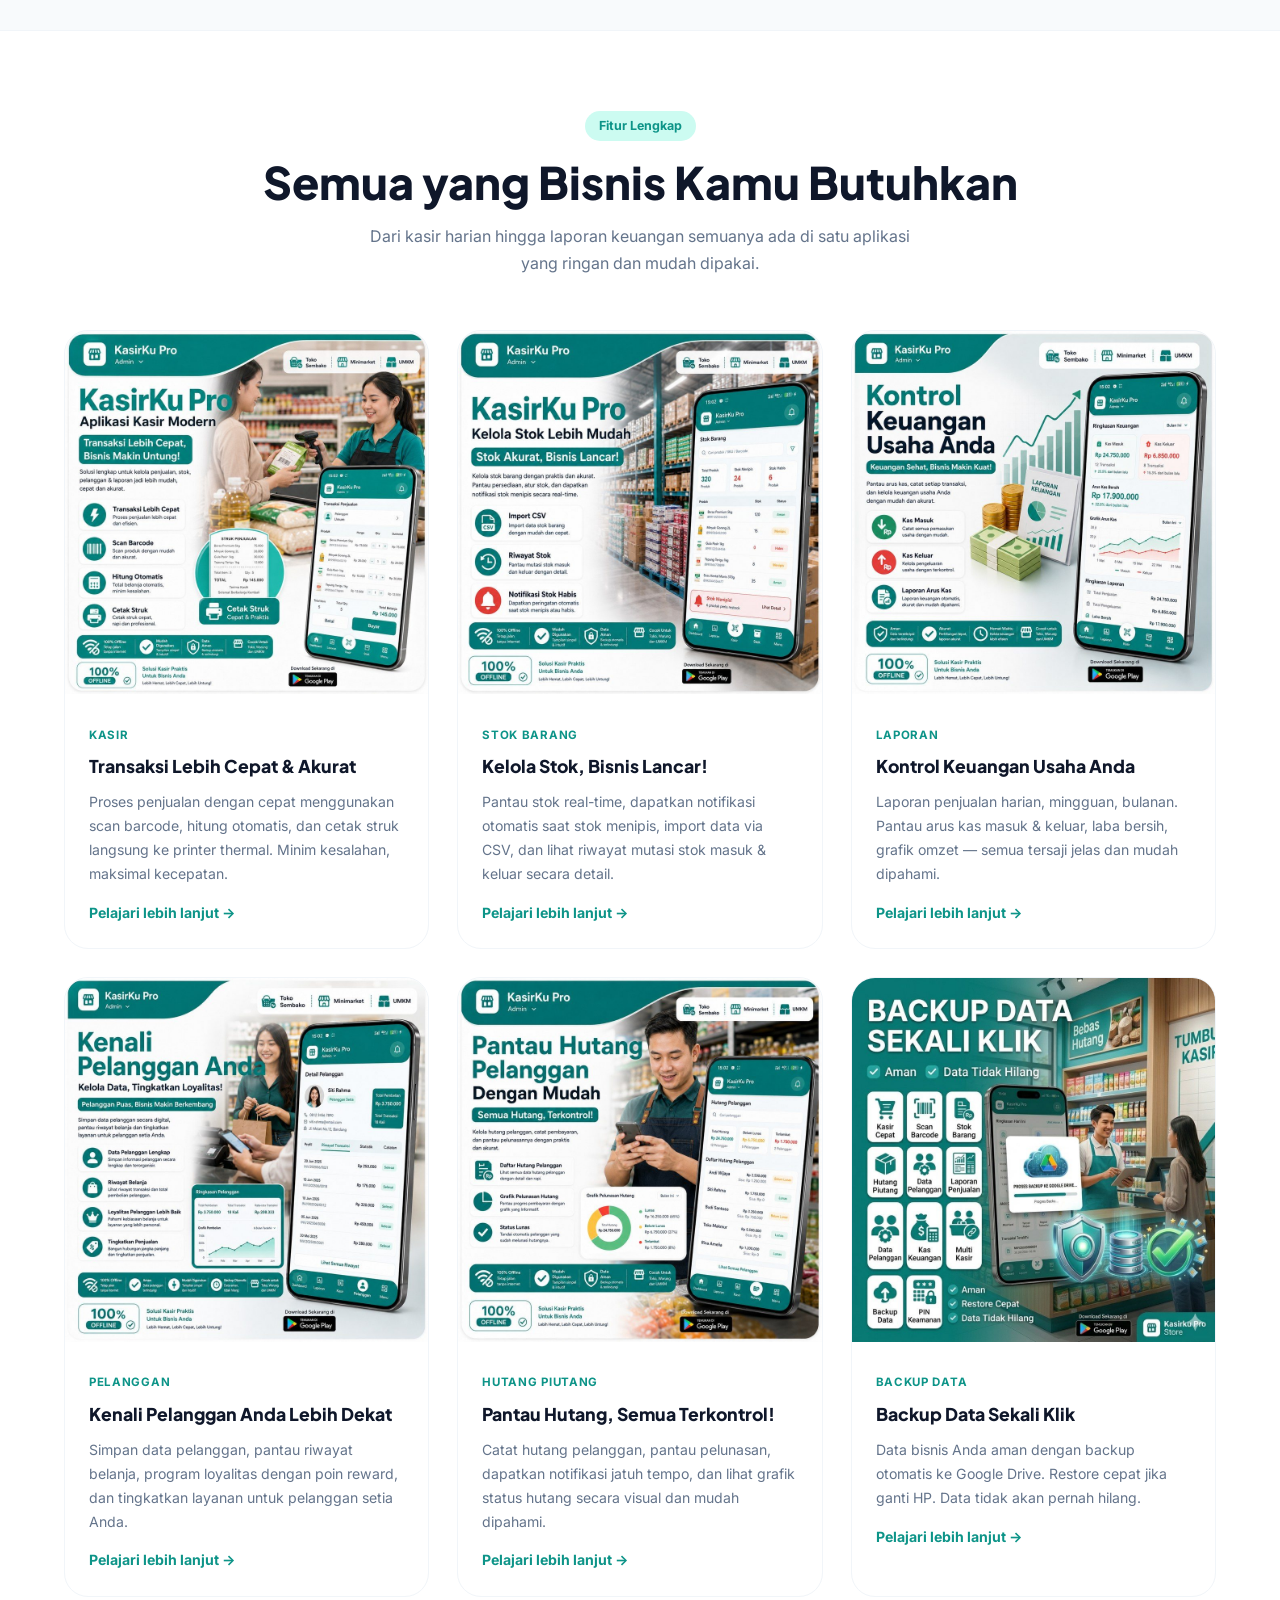
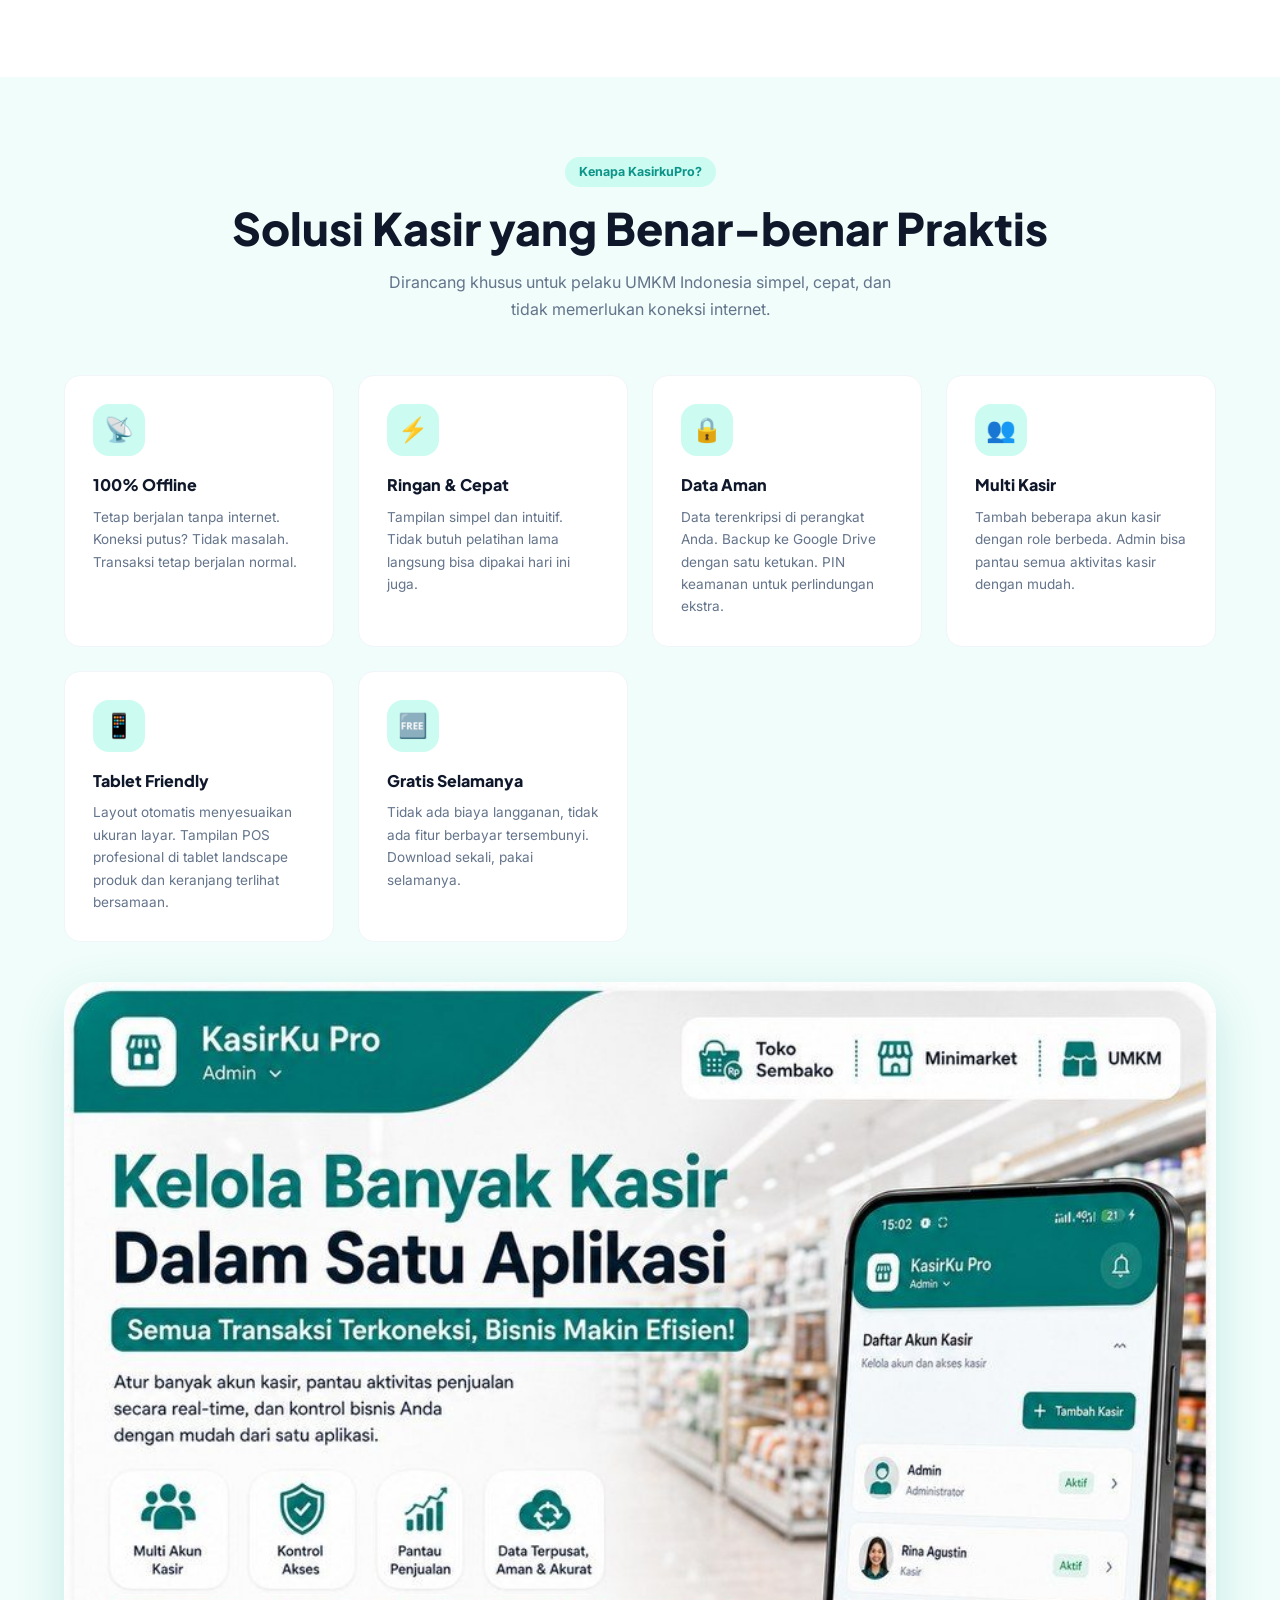
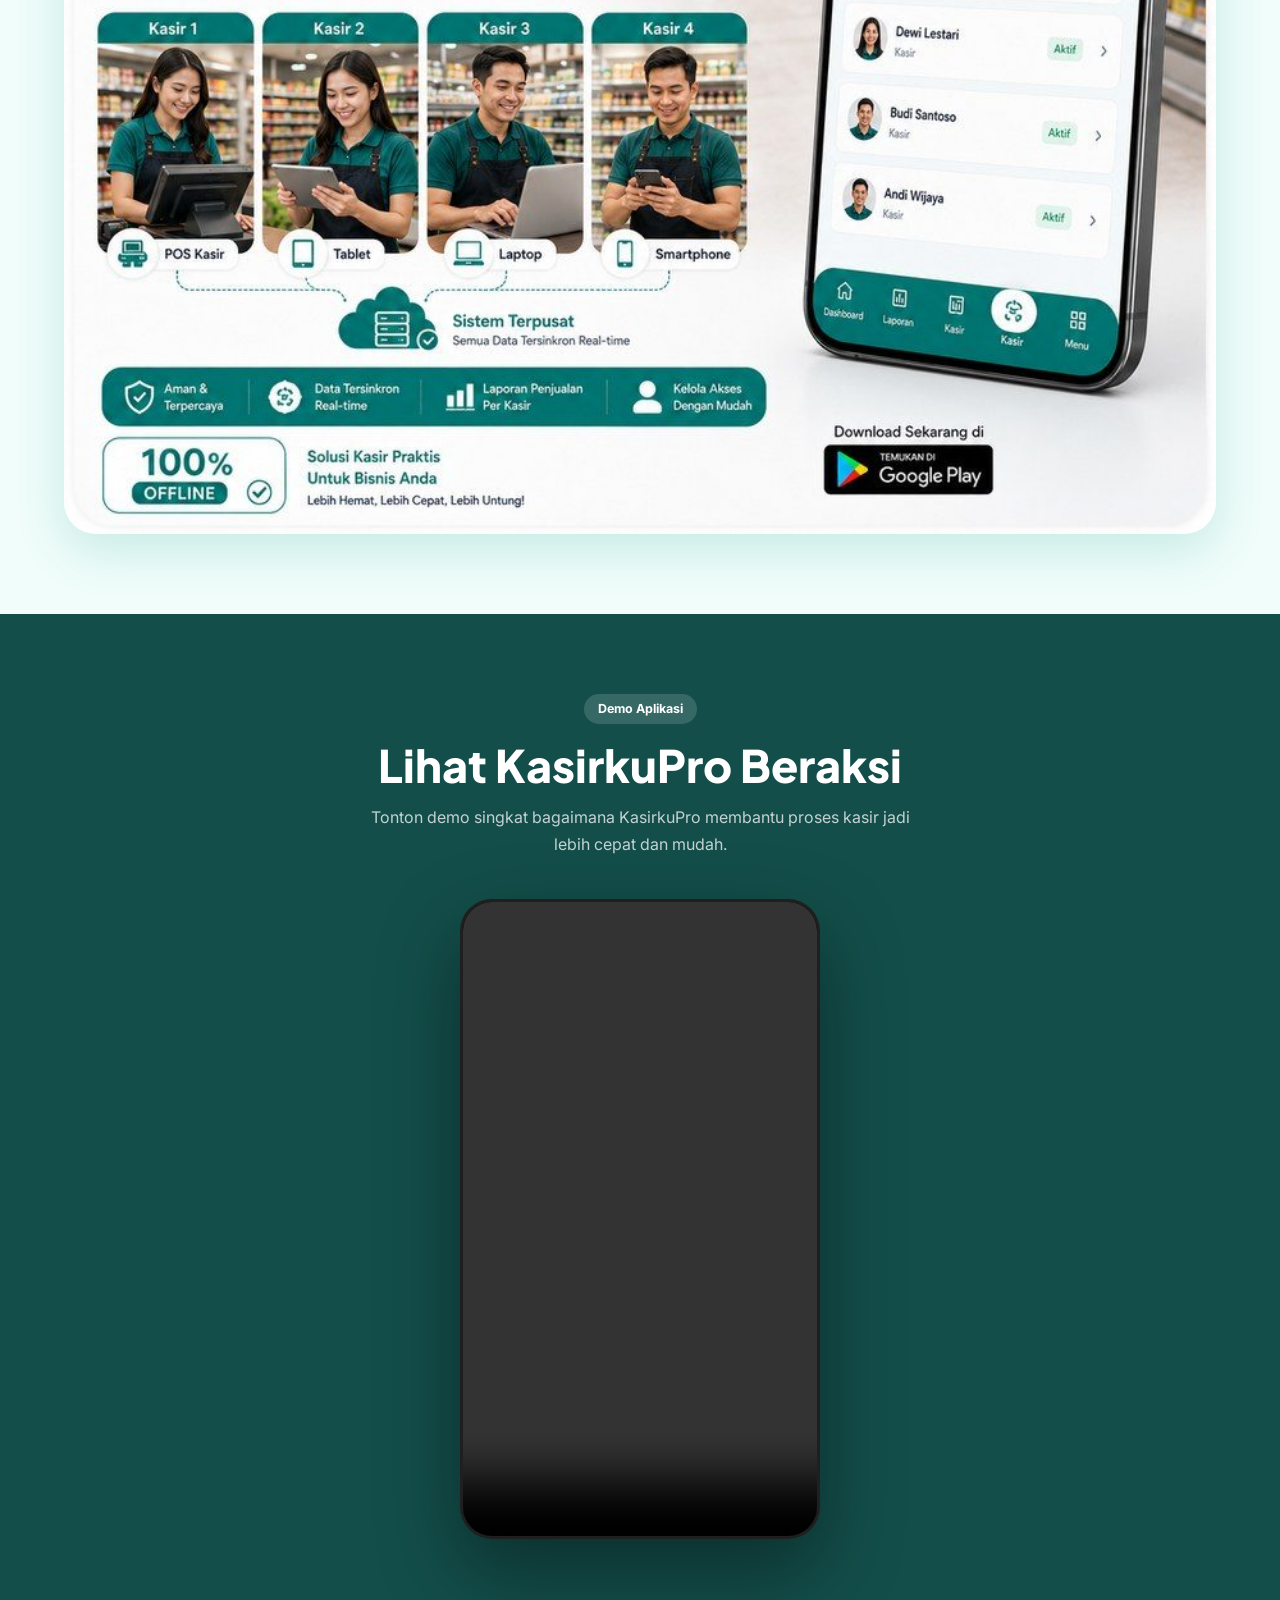
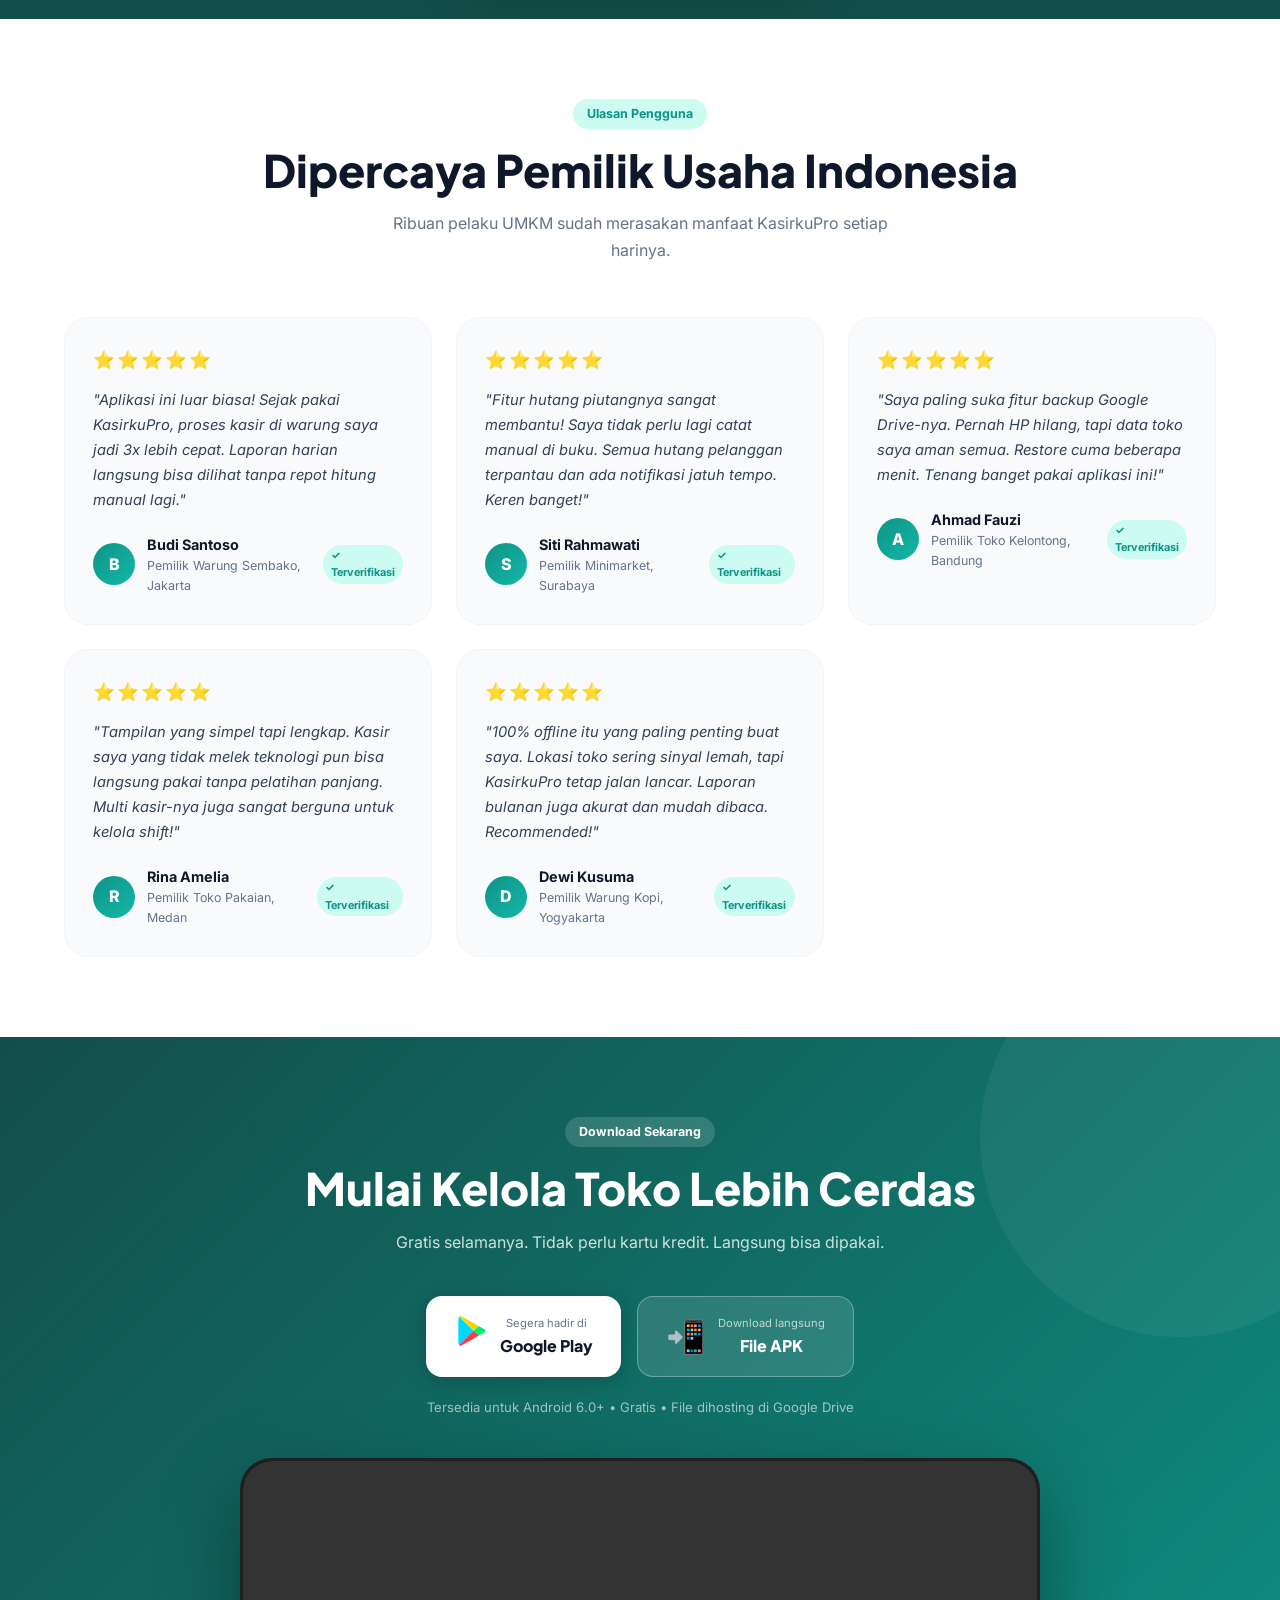
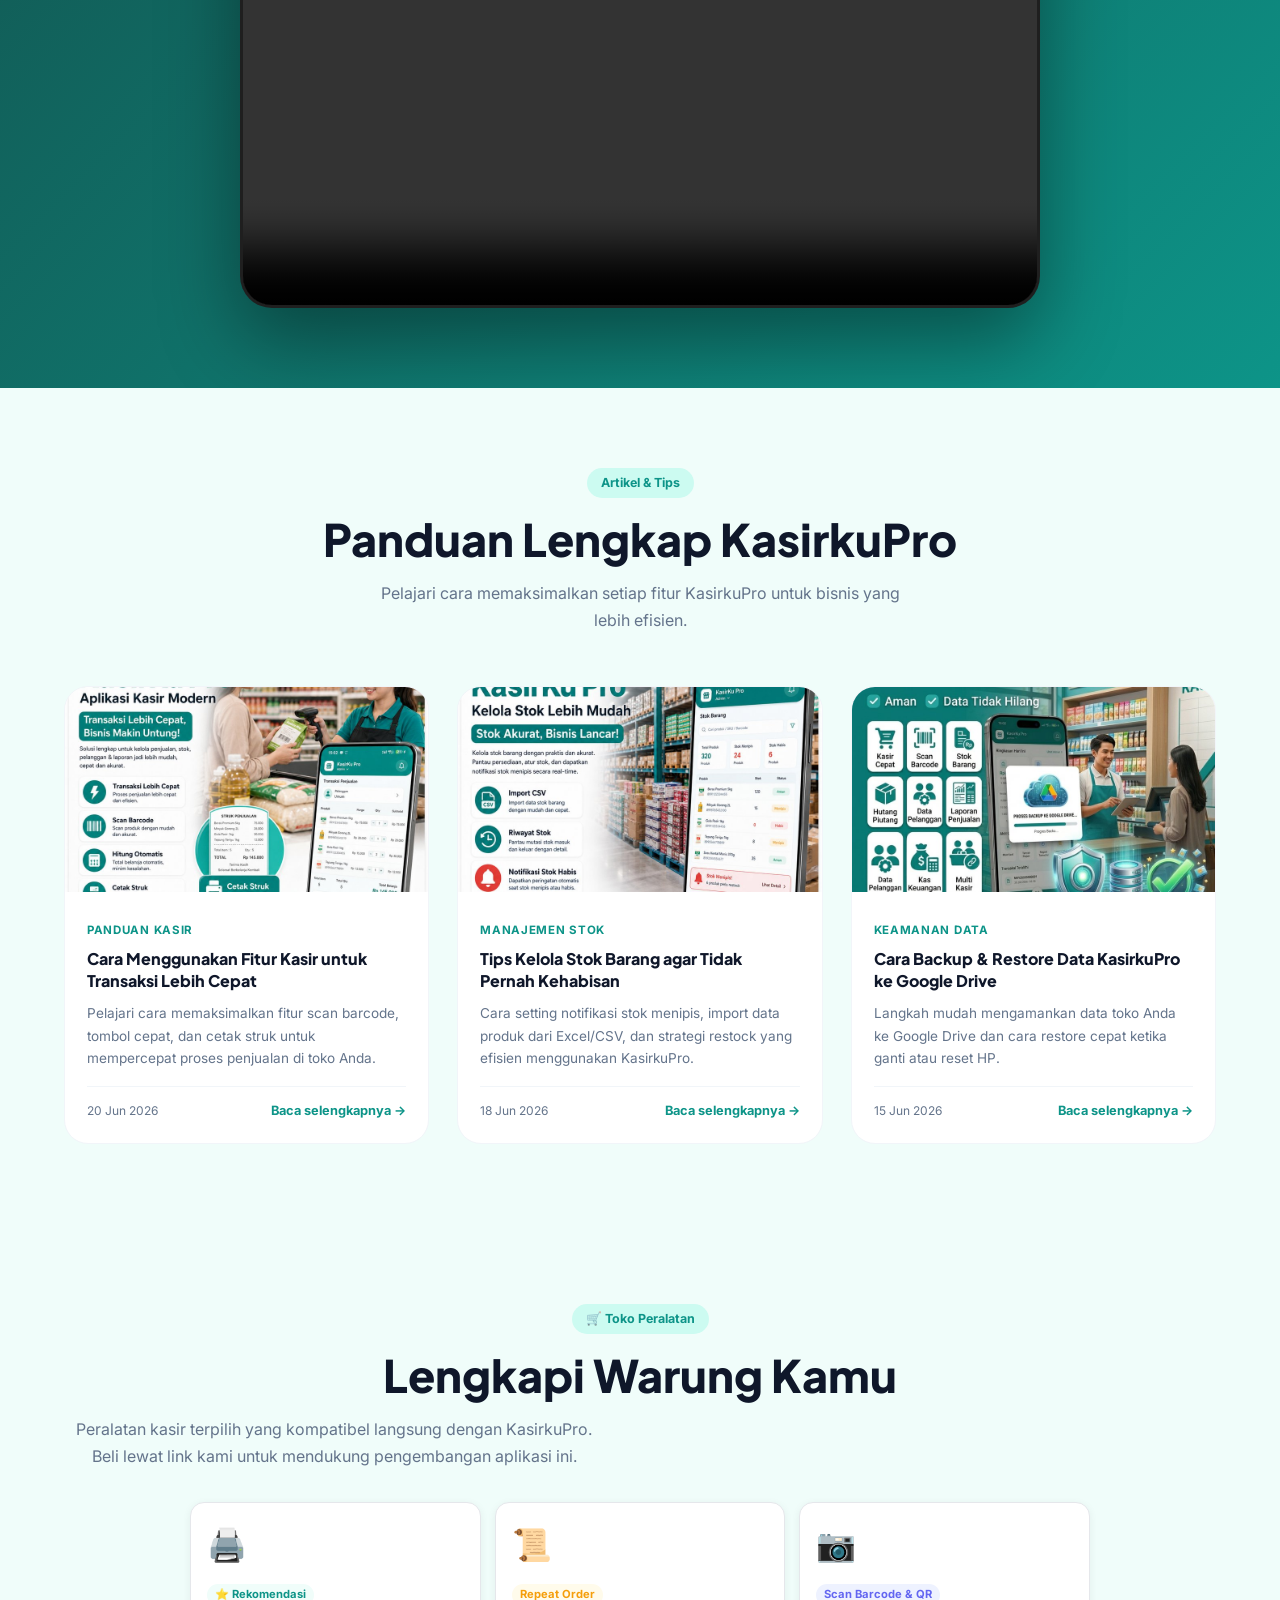
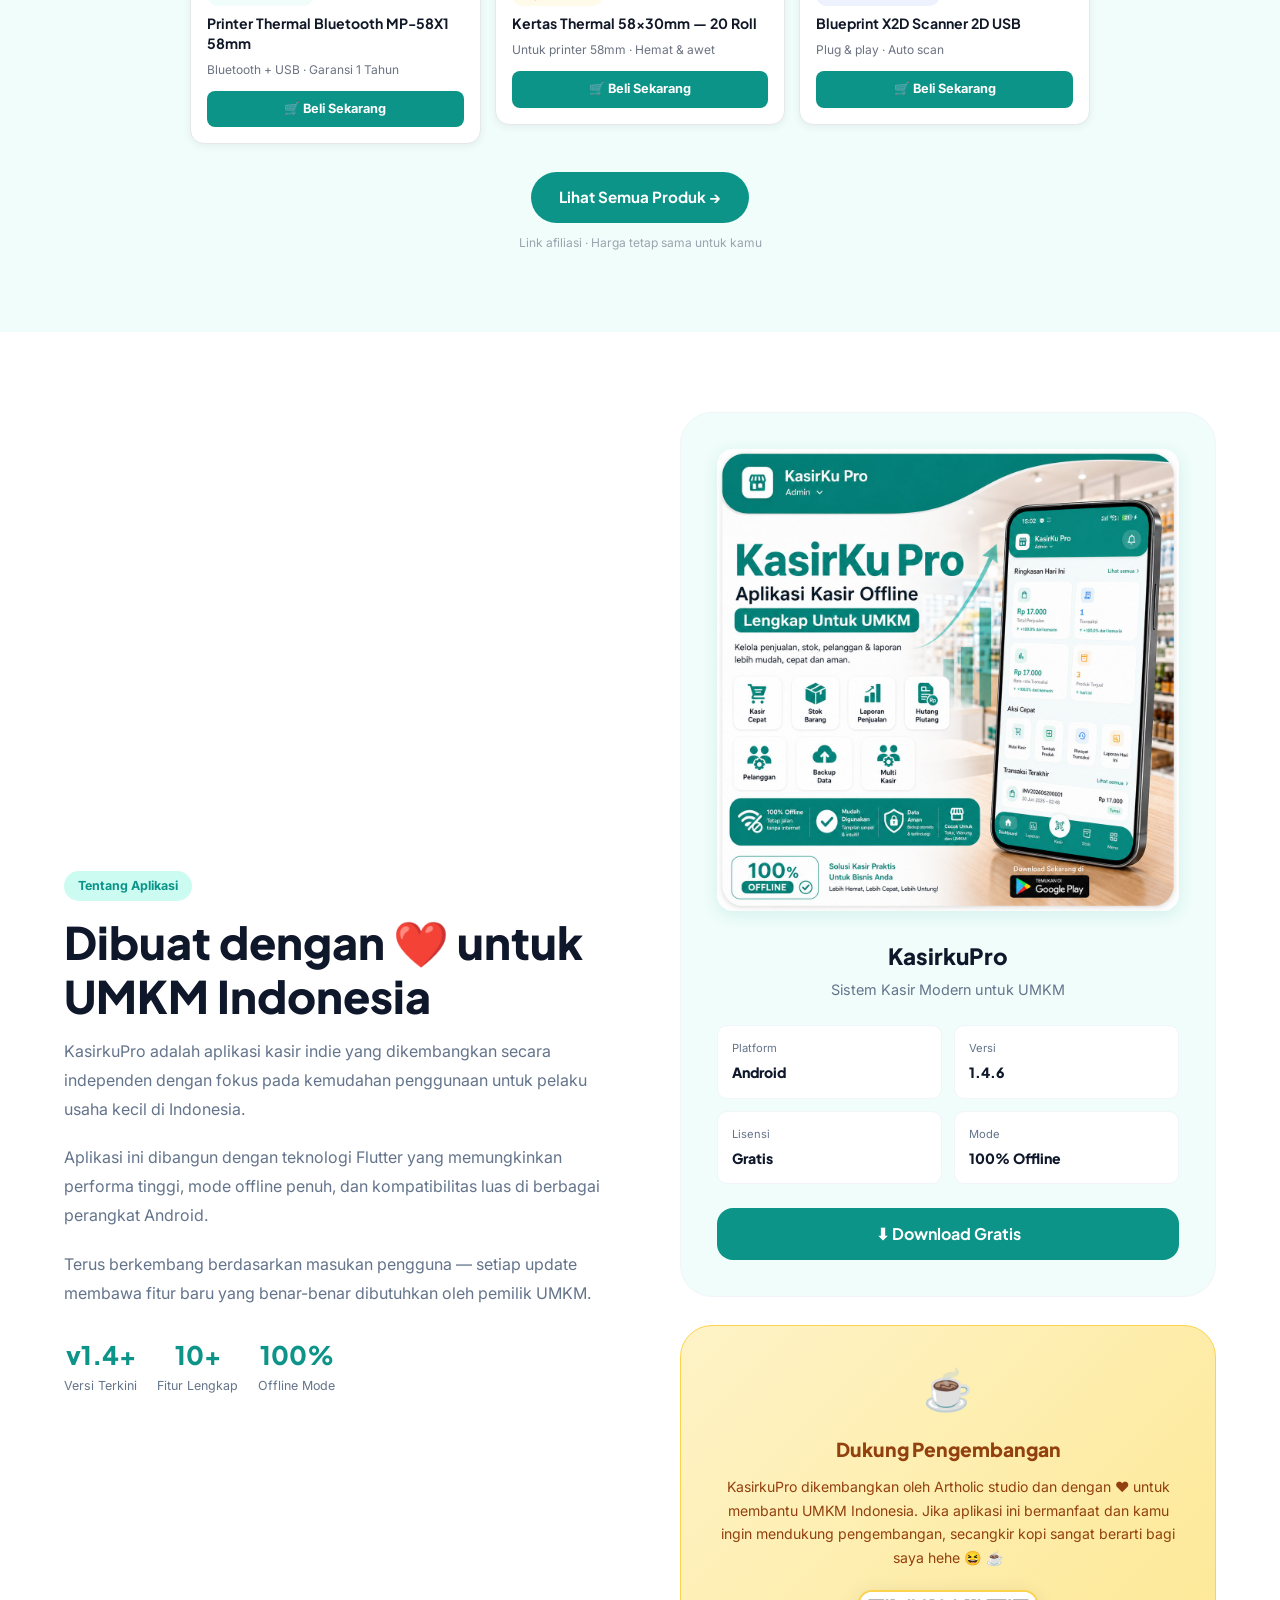
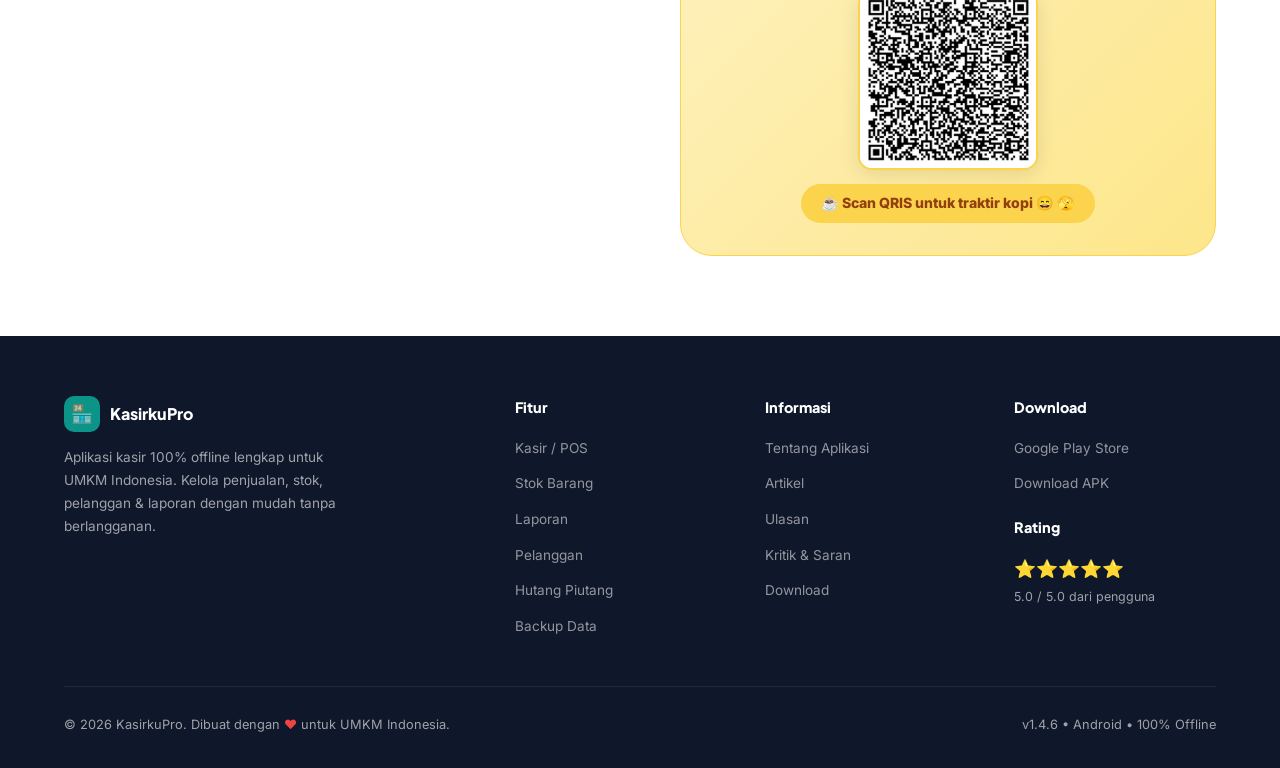
==== commit 5bae2999: "Update index.html" ====
--- a/index.html
+++ b/index.html
@@ -115,7 +115,7 @@
     <div class="text-center reveal">
       <span class="section-tag">Fitur Lengkap</span>
       <h2 class="section-title">Semua yang Bisnis Kamu Butuhkan</h2>
-      <p class="section-sub">Dari kasir harian hingga laporan keuangan — semuanya ada di satu aplikasi yang ringan dan mudah dipakai.</p>
+      <p class="section-sub">Dari kasir harian hingga laporan keuangan semuanya ada di satu aplikasi yang ringan dan mudah dipakai.</p>
     </div>
     <div class="features-grid">
 
@@ -524,13 +524,13 @@
         <div class="kopi-card">
           <div class="kopi-emoji">☕</div>
           <div class="kopi-title">Dukung Pengembangan</div>
-          <p class="kopi-text">KasirkuPro dikembangkan dengan ❤️ untuk membantu UMKM Indonesia. Jika aplikasi ini bermanfaat dan kamu ingin mendukung pengembangan, secangkir kopi sangat berarti bagi saya ☕</p>
+          <p class="kopi-text">KasirkuPro dikembangkan oleh Artholic studio dan dengan ❤️ untuk membantu UMKM Indonesia. Jika aplikasi ini bermanfaat dan kamu ingin mendukung pengembangan, secangkir kopi sangat berarti bagi saya hehe 😆 ☕</p>
           <div class="qris-img">
             <!-- Ganti src dengan path gambar QRIS kamu -->
             <img src="qris.png" alt="QRIS Donasi KasirkuPro" onerror="this.parentElement.innerHTML='<div style=\'font-size:4rem;color:#D97706;\'>⊞</div>'">
           </div>
           <div class="qris-label">
-            ☕ Scan QRIS untuk traktir kopi 😄
+            ☕ Scan QRIS untuk traktir kopi 😄 🫣
           </div>
         </div>
       </div>
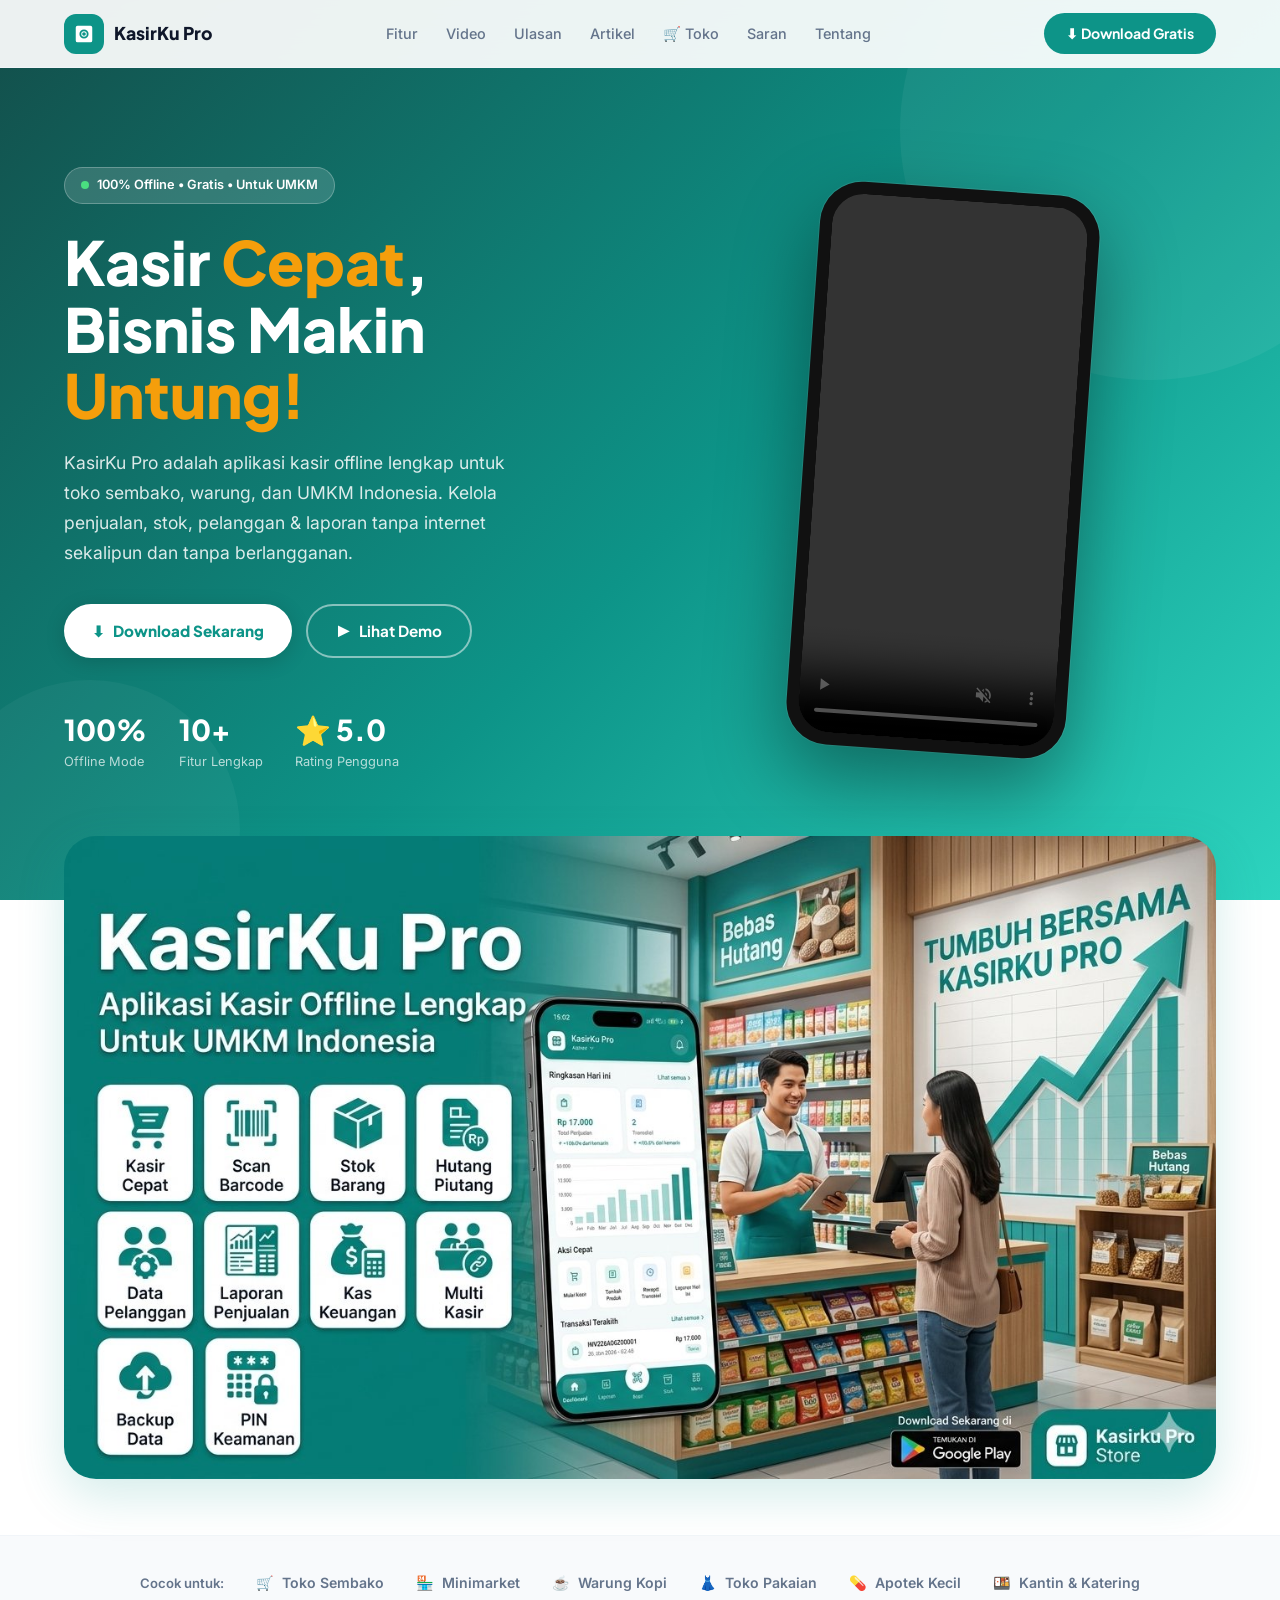
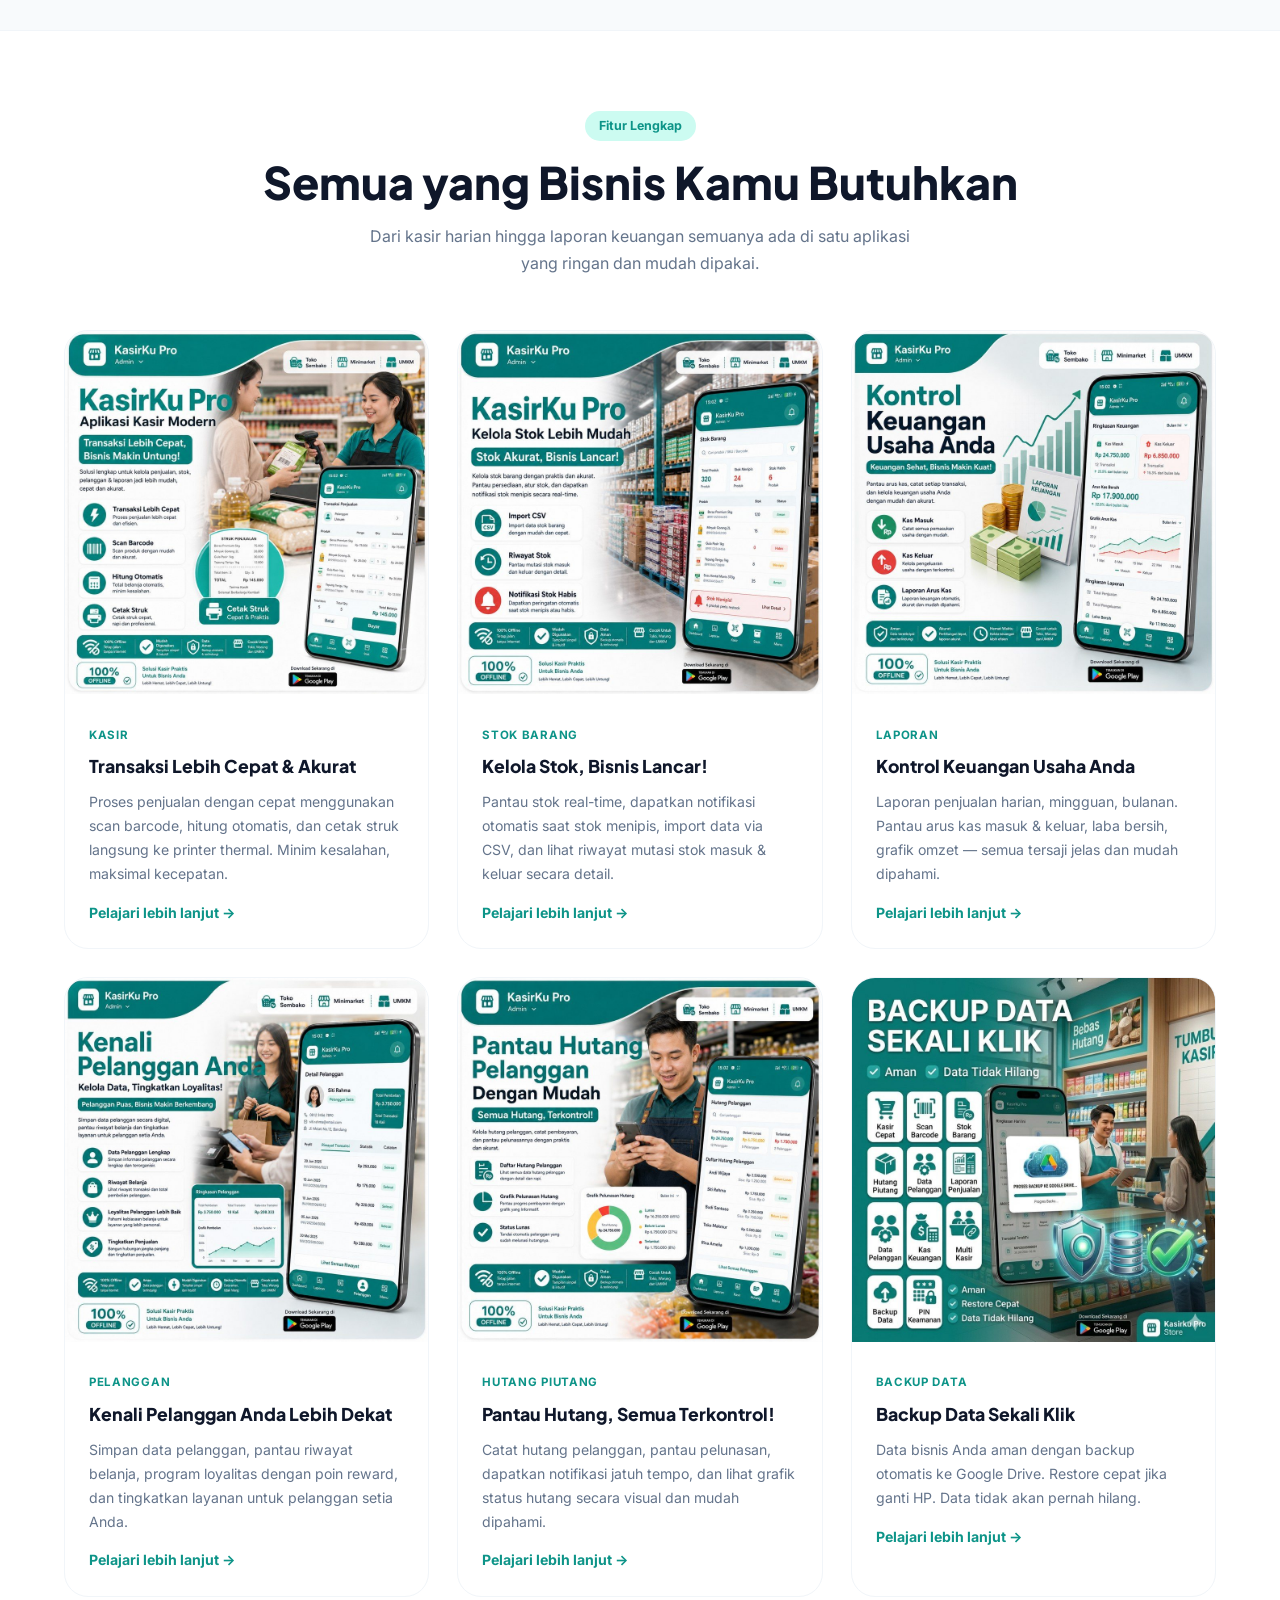
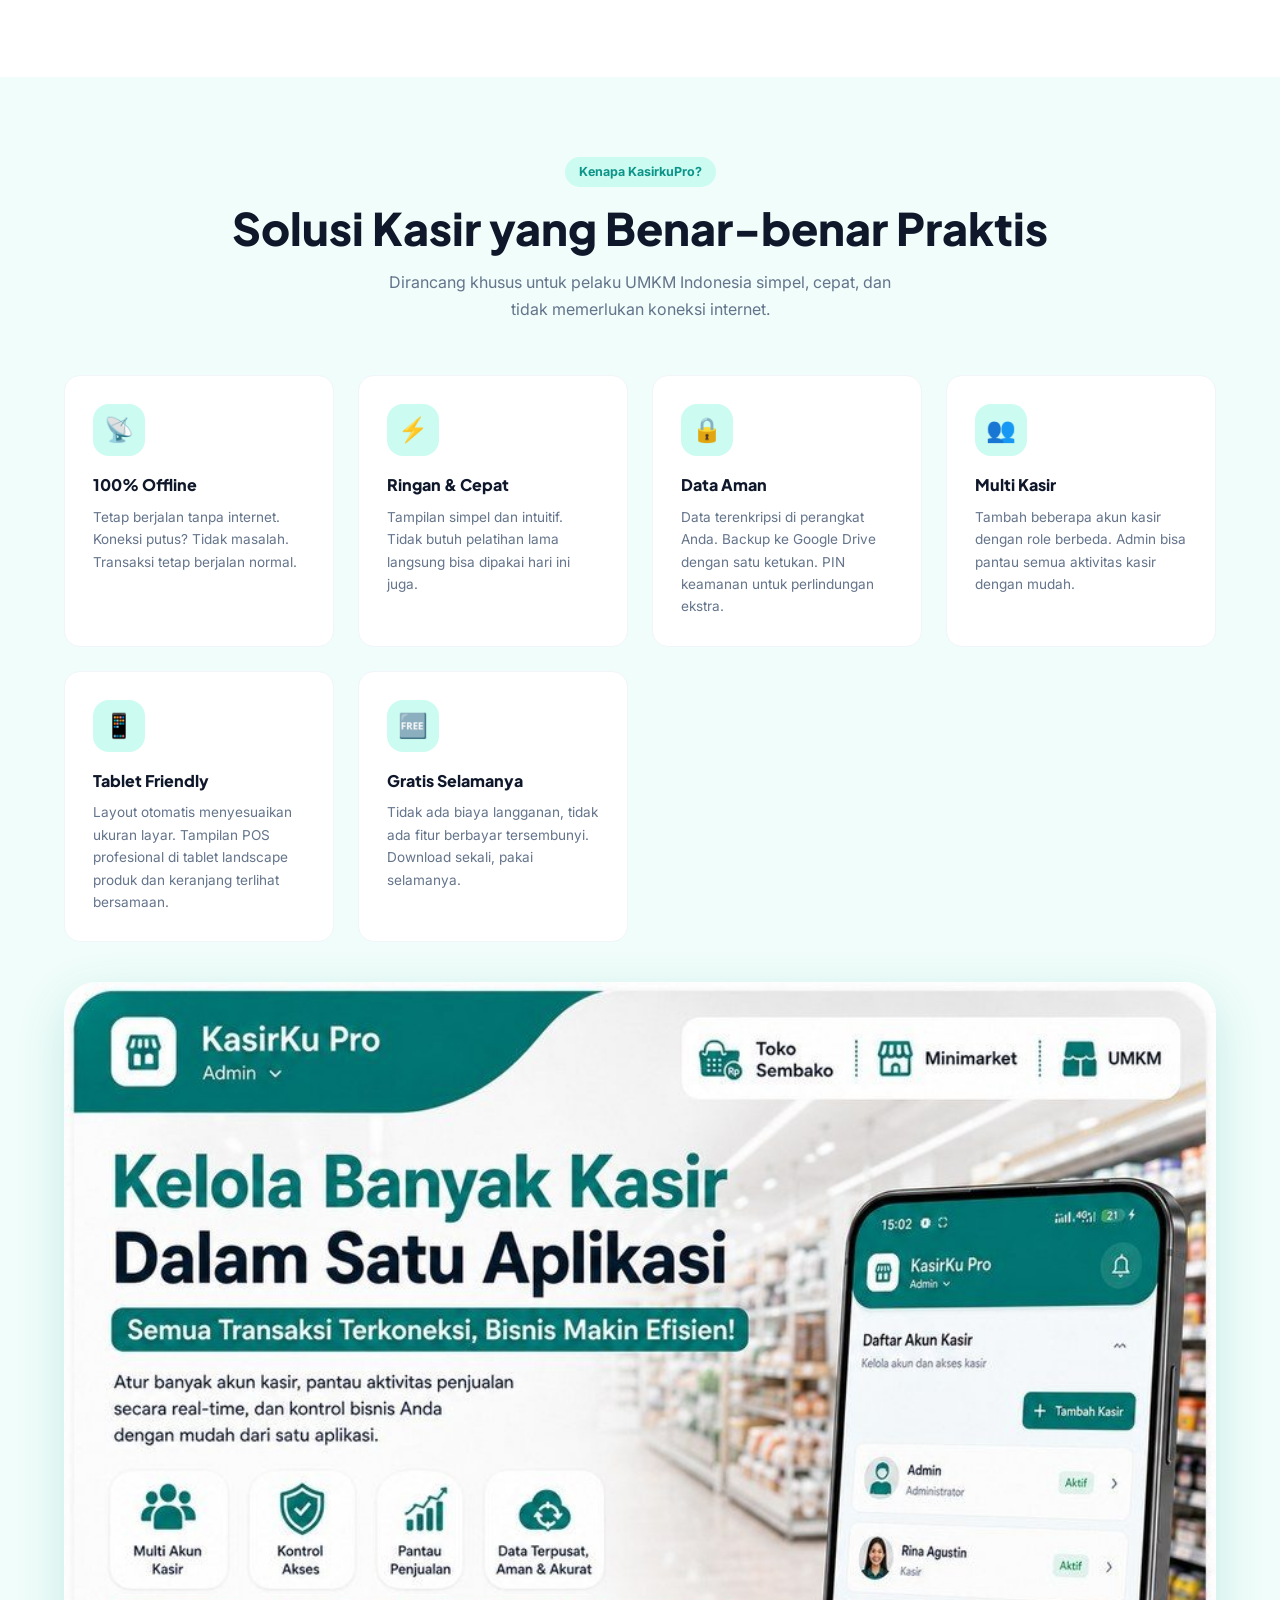
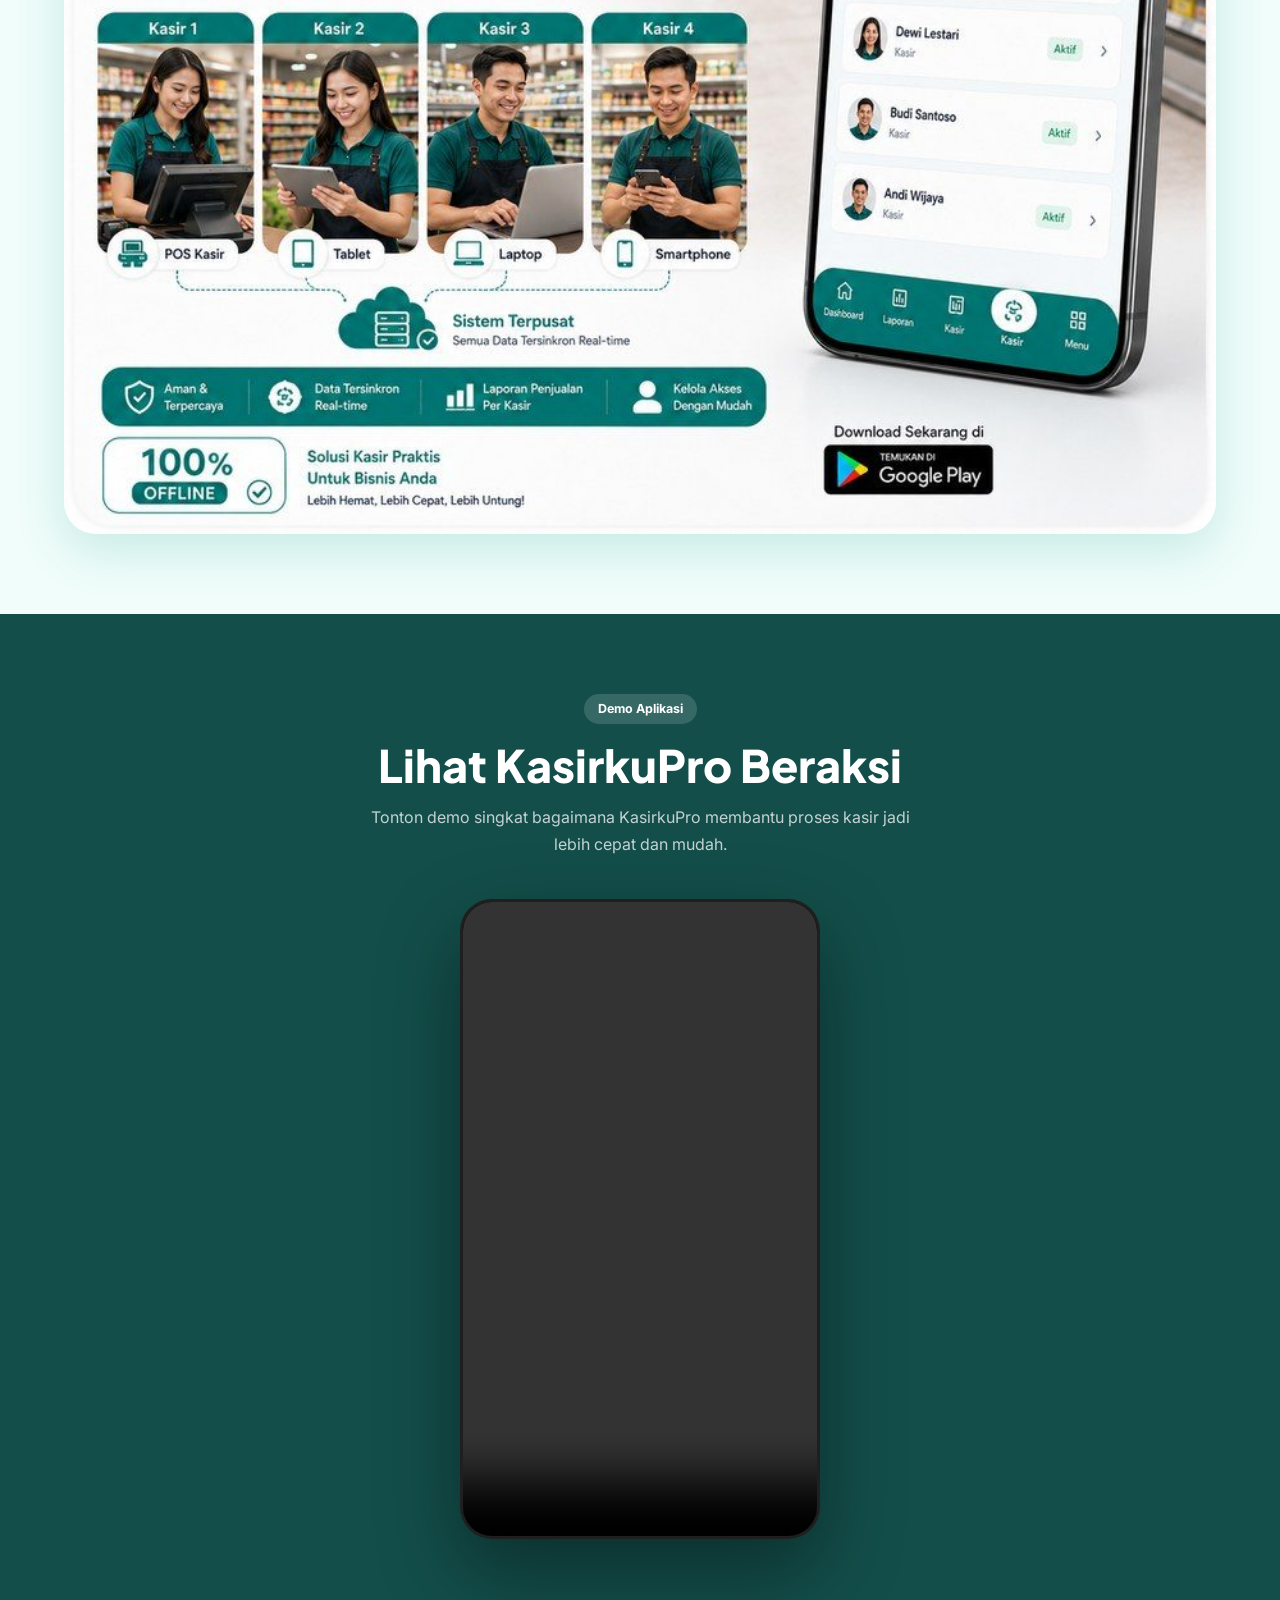
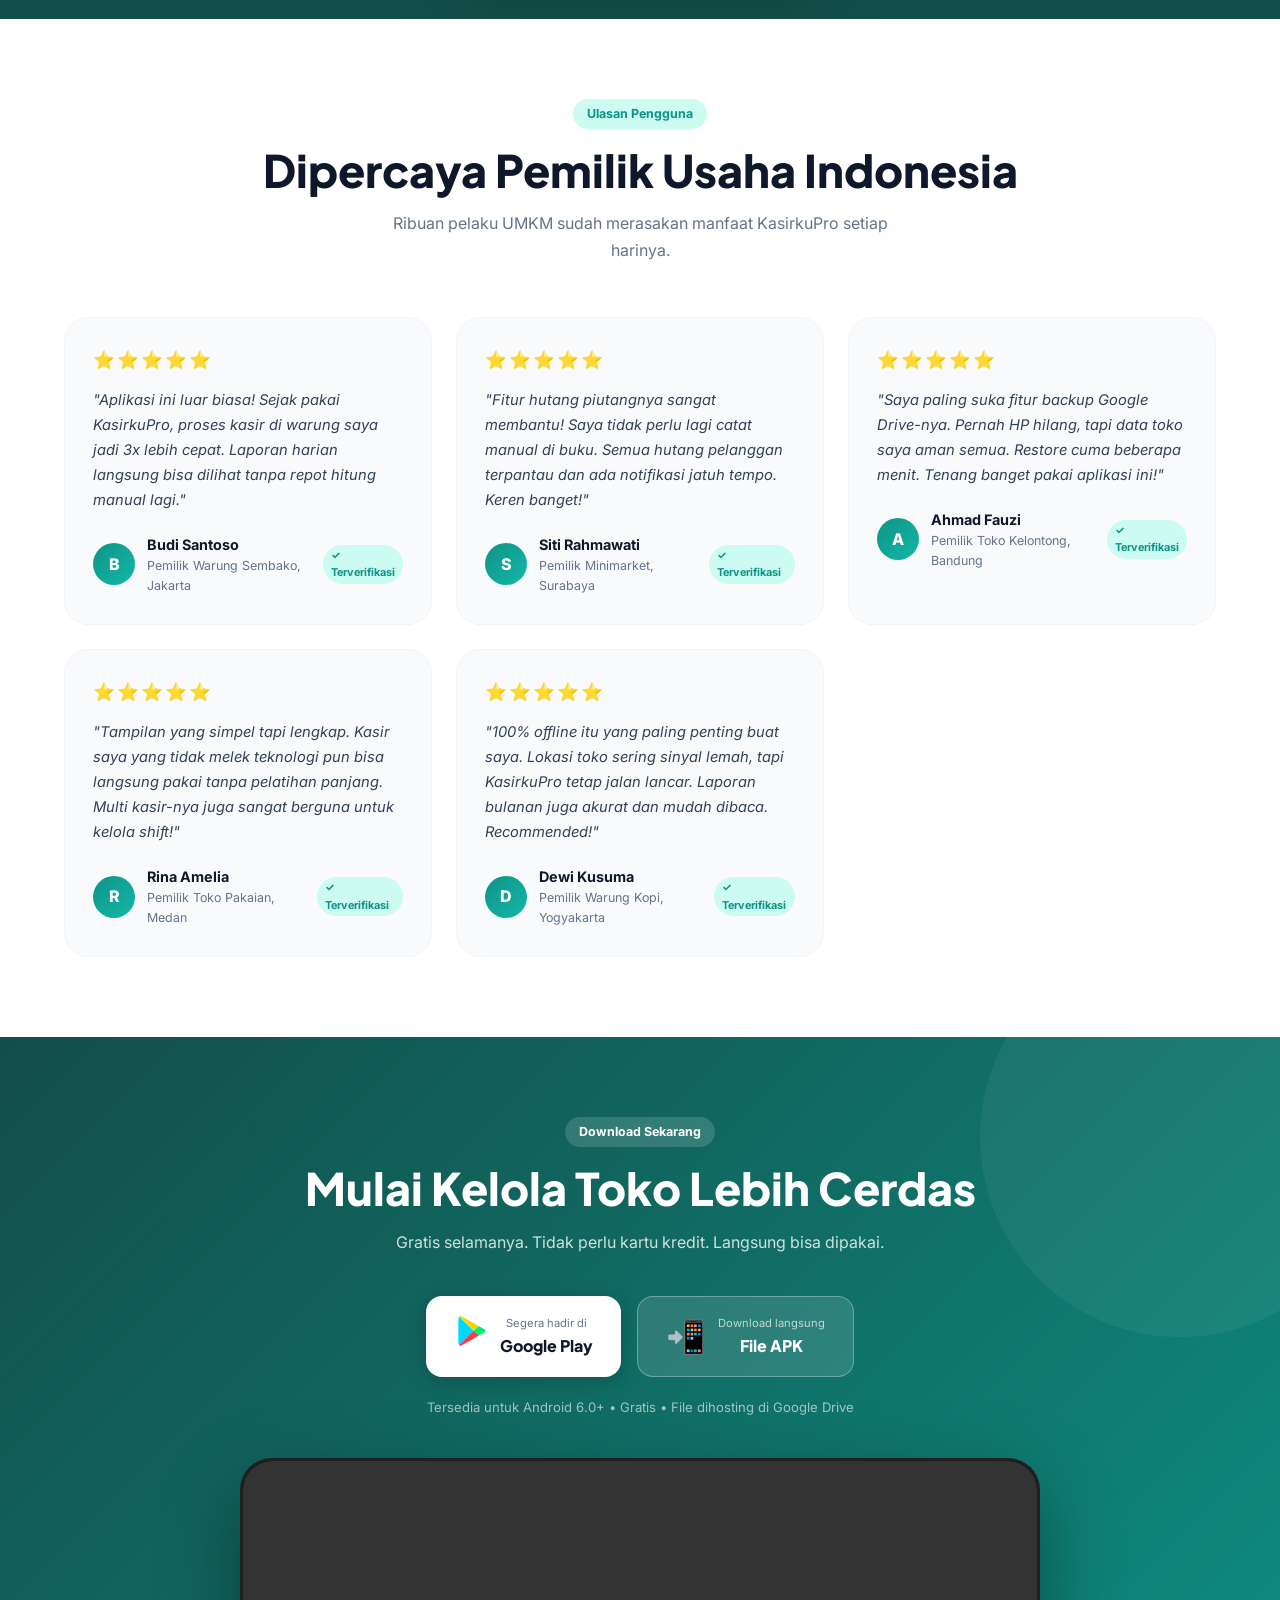
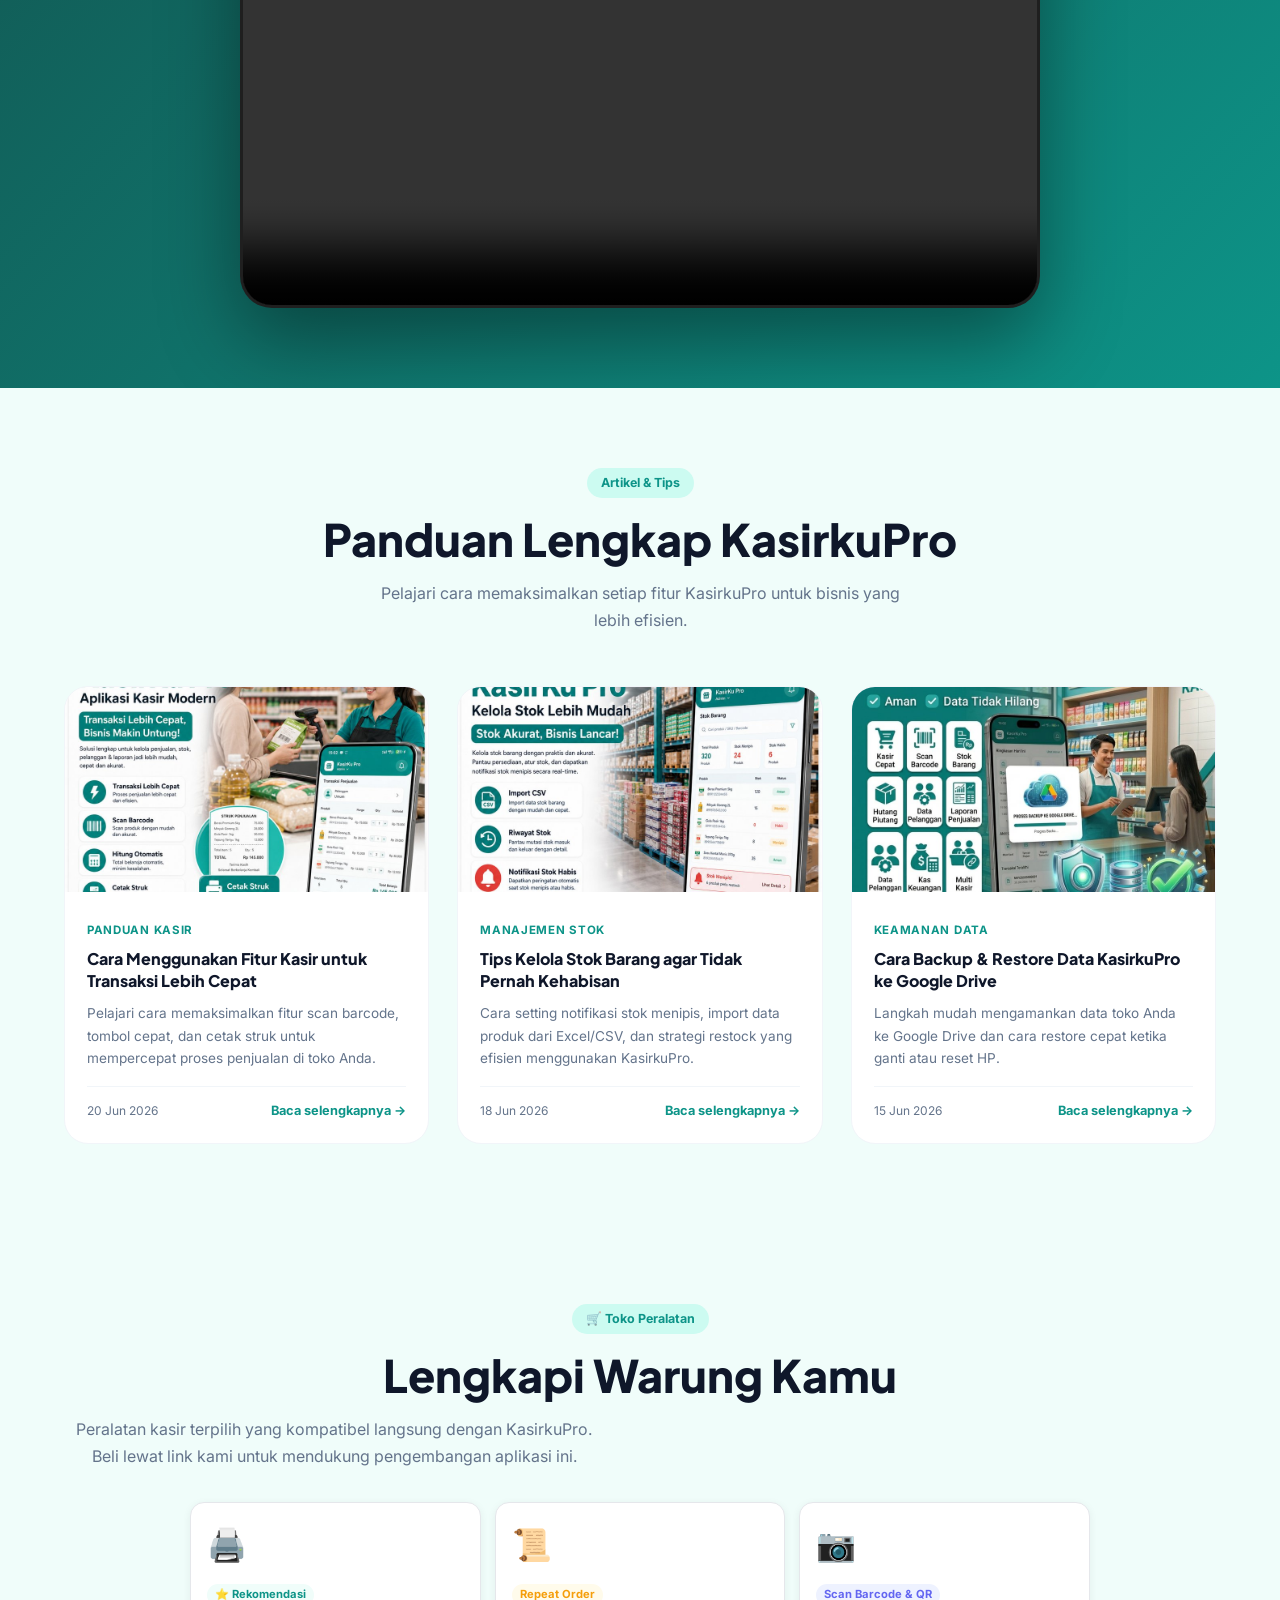
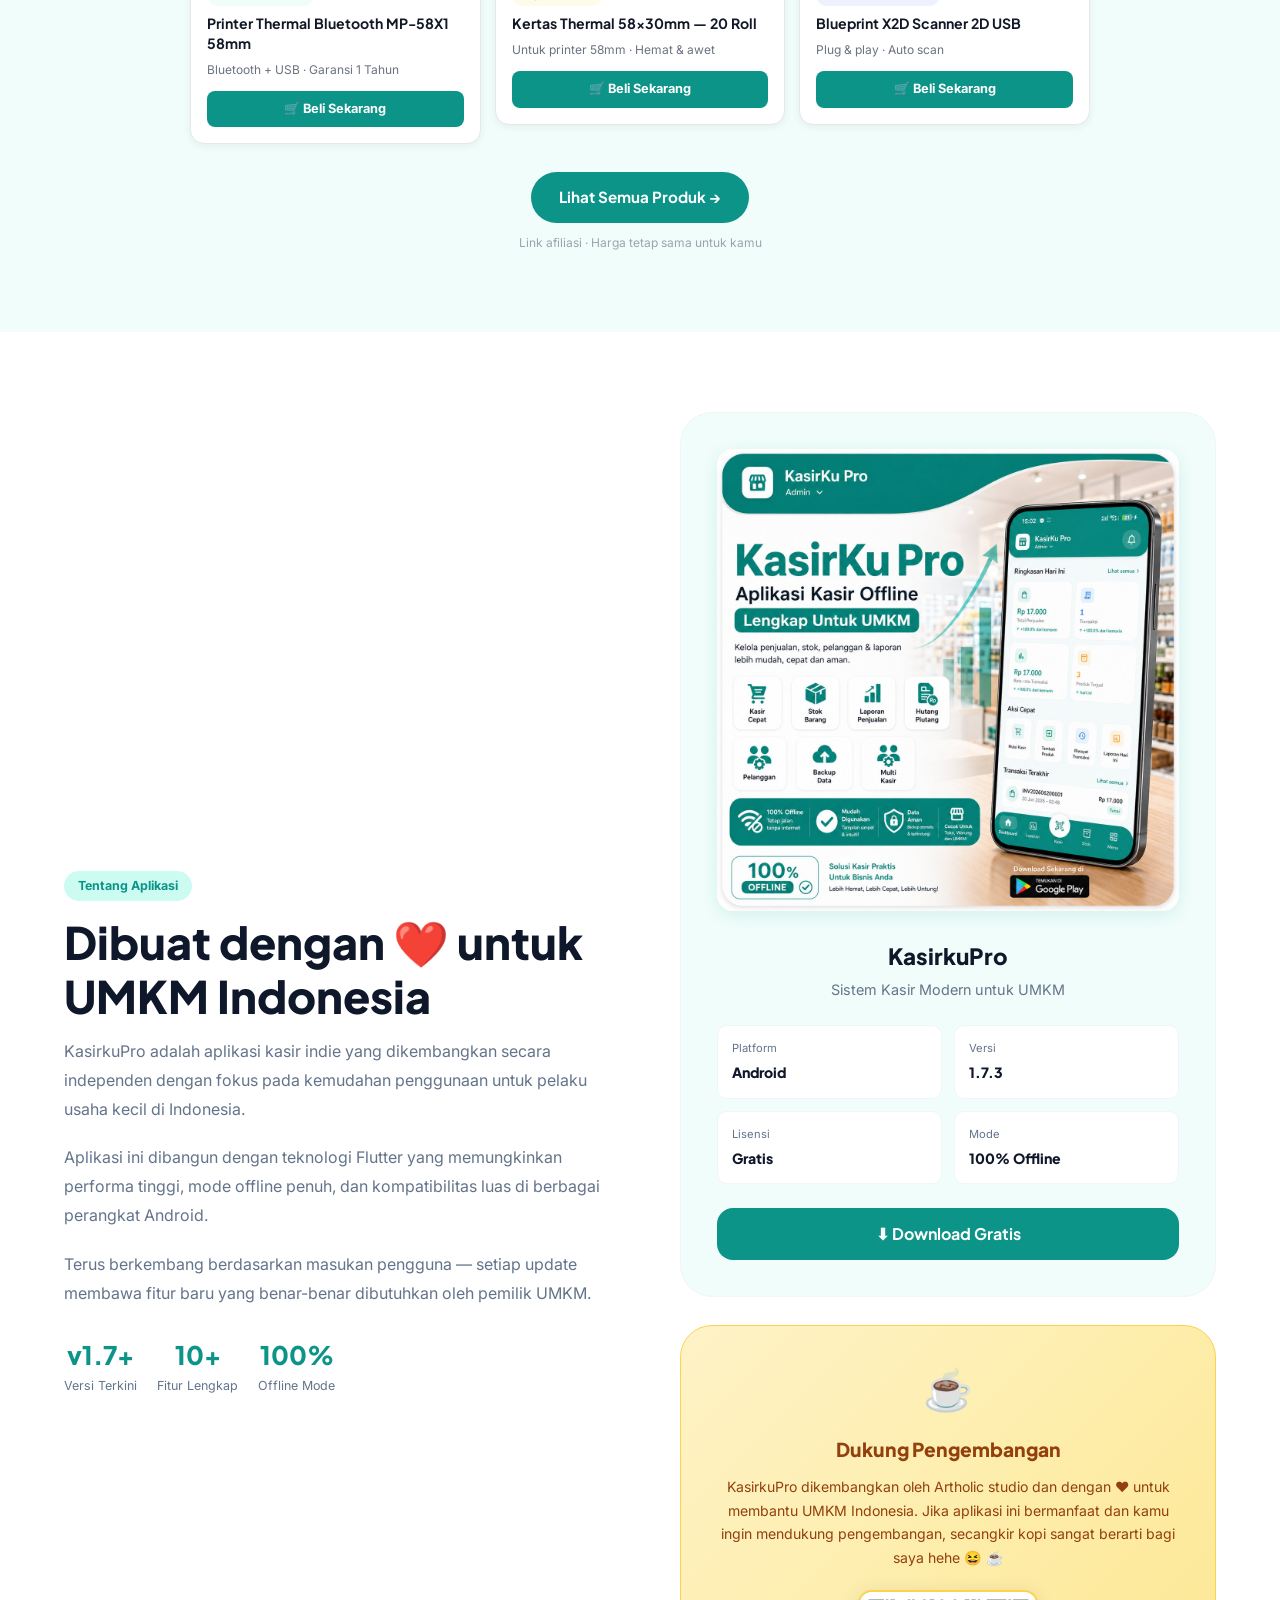
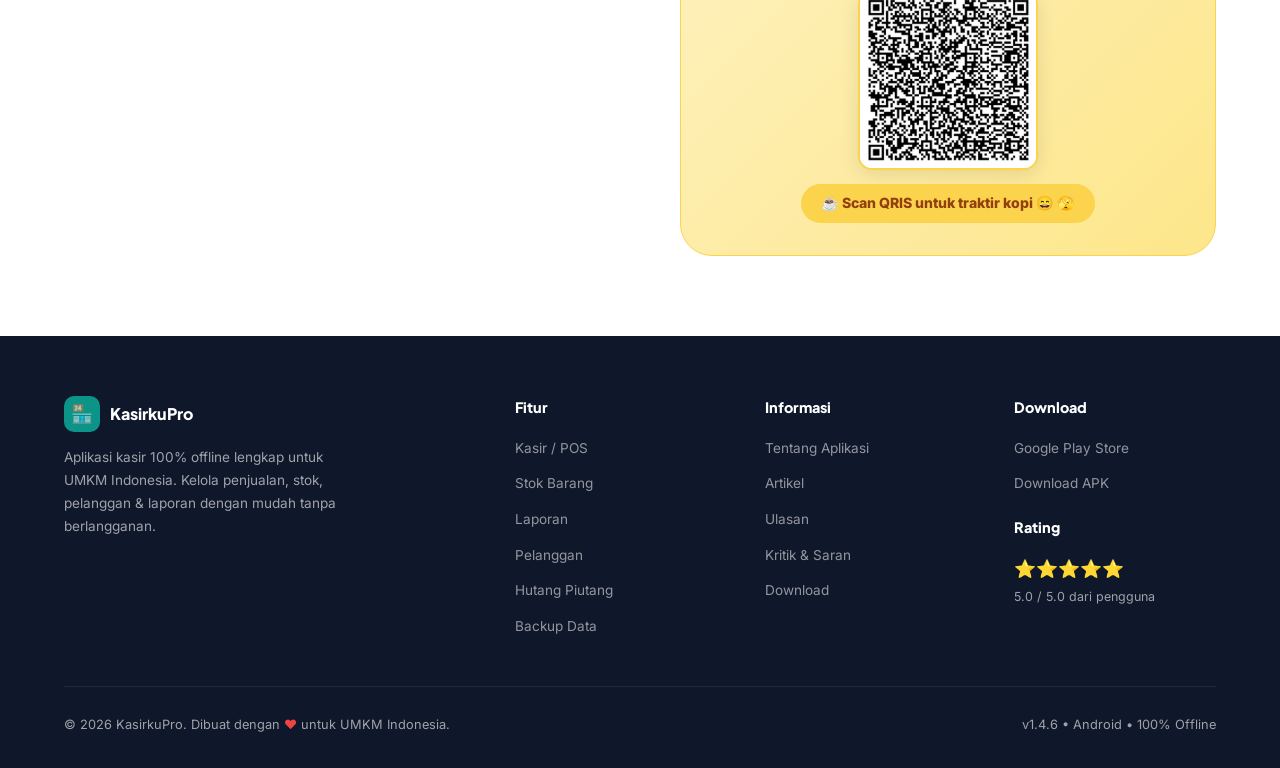
==== commit dd168c7a: "Update index.html" ====
--- a/index.html
+++ b/index.html
@@ -480,7 +480,7 @@
 
         <div style="display:flex;gap:20px;margin-top:28px;flex-wrap:wrap;">
           <div style="text-align:center;">
-            <div style="font-family:'Plus Jakarta Sans',sans-serif;font-weight:900;font-size:1.6rem;color:var(--tosca);">v1.4+</div>
+            <div style="font-family:'Plus Jakarta Sans',sans-serif;font-weight:900;font-size:1.6rem;color:var(--tosca);">v1.7+</div>
             <div style="font-size:.78rem;color:var(--gray-500);">Versi Terkini</div>
           </div>
           <div style="text-align:center;">
@@ -506,7 +506,7 @@
             </div>
             <div class="about-info-item">
               <div class="about-info-lbl">Versi</div>
-              <div class="about-info-val">1.4.6</div>
+              <div class="about-info-val">1.7.3</div>
             </div>
             <div class="about-info-item">
               <div class="about-info-lbl">Lisensi</div>
